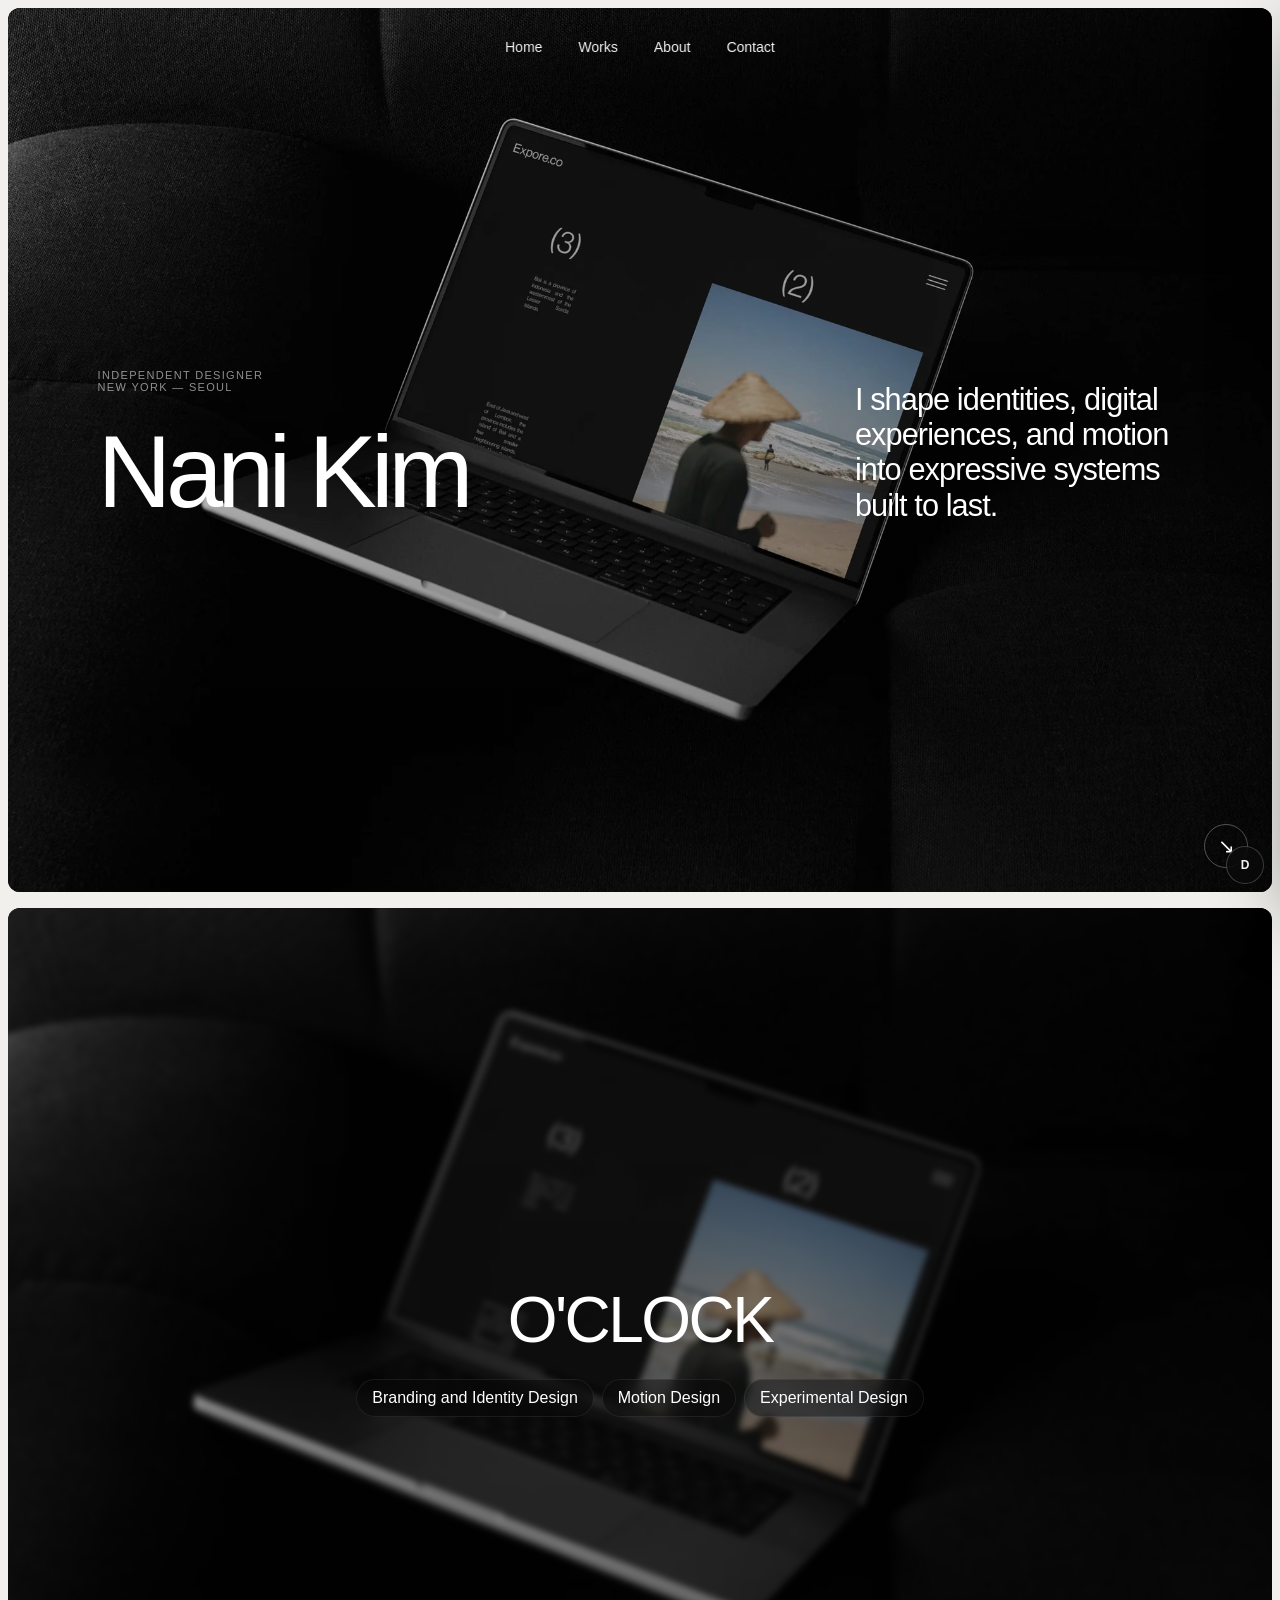
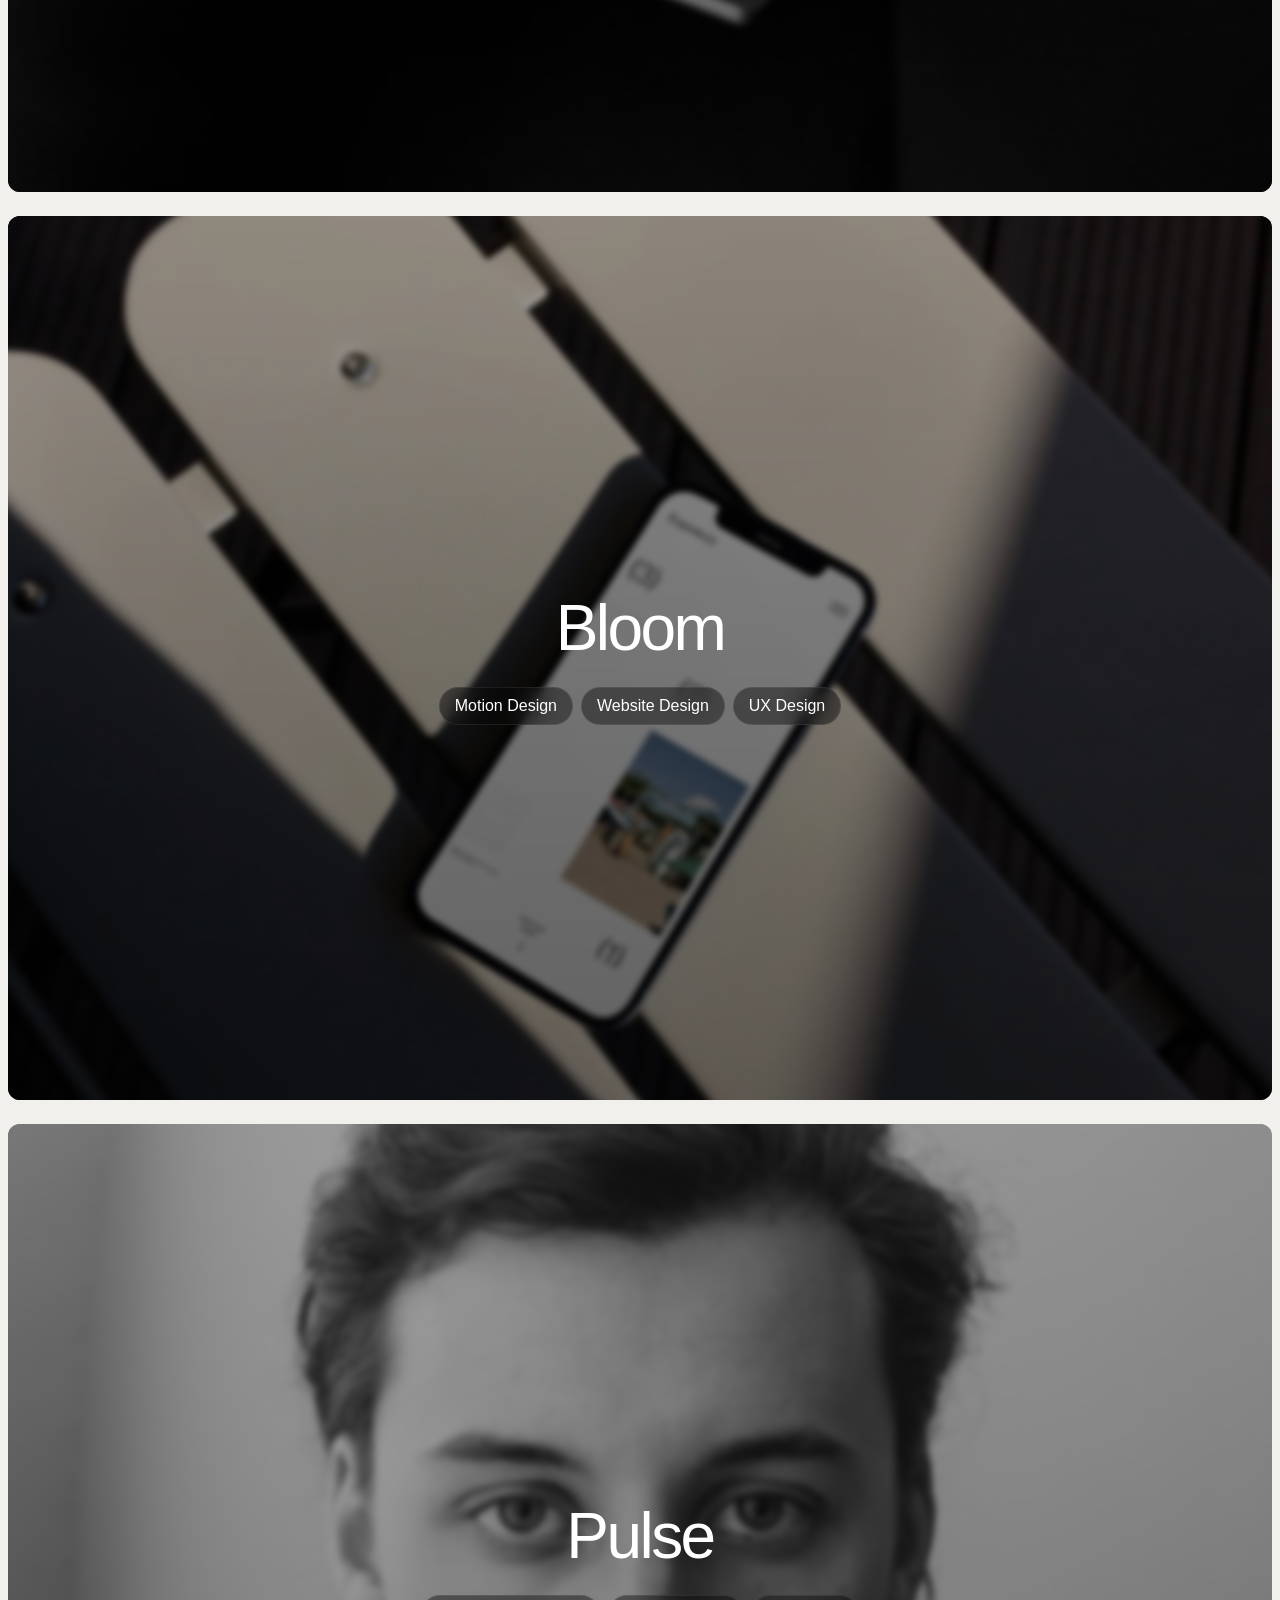
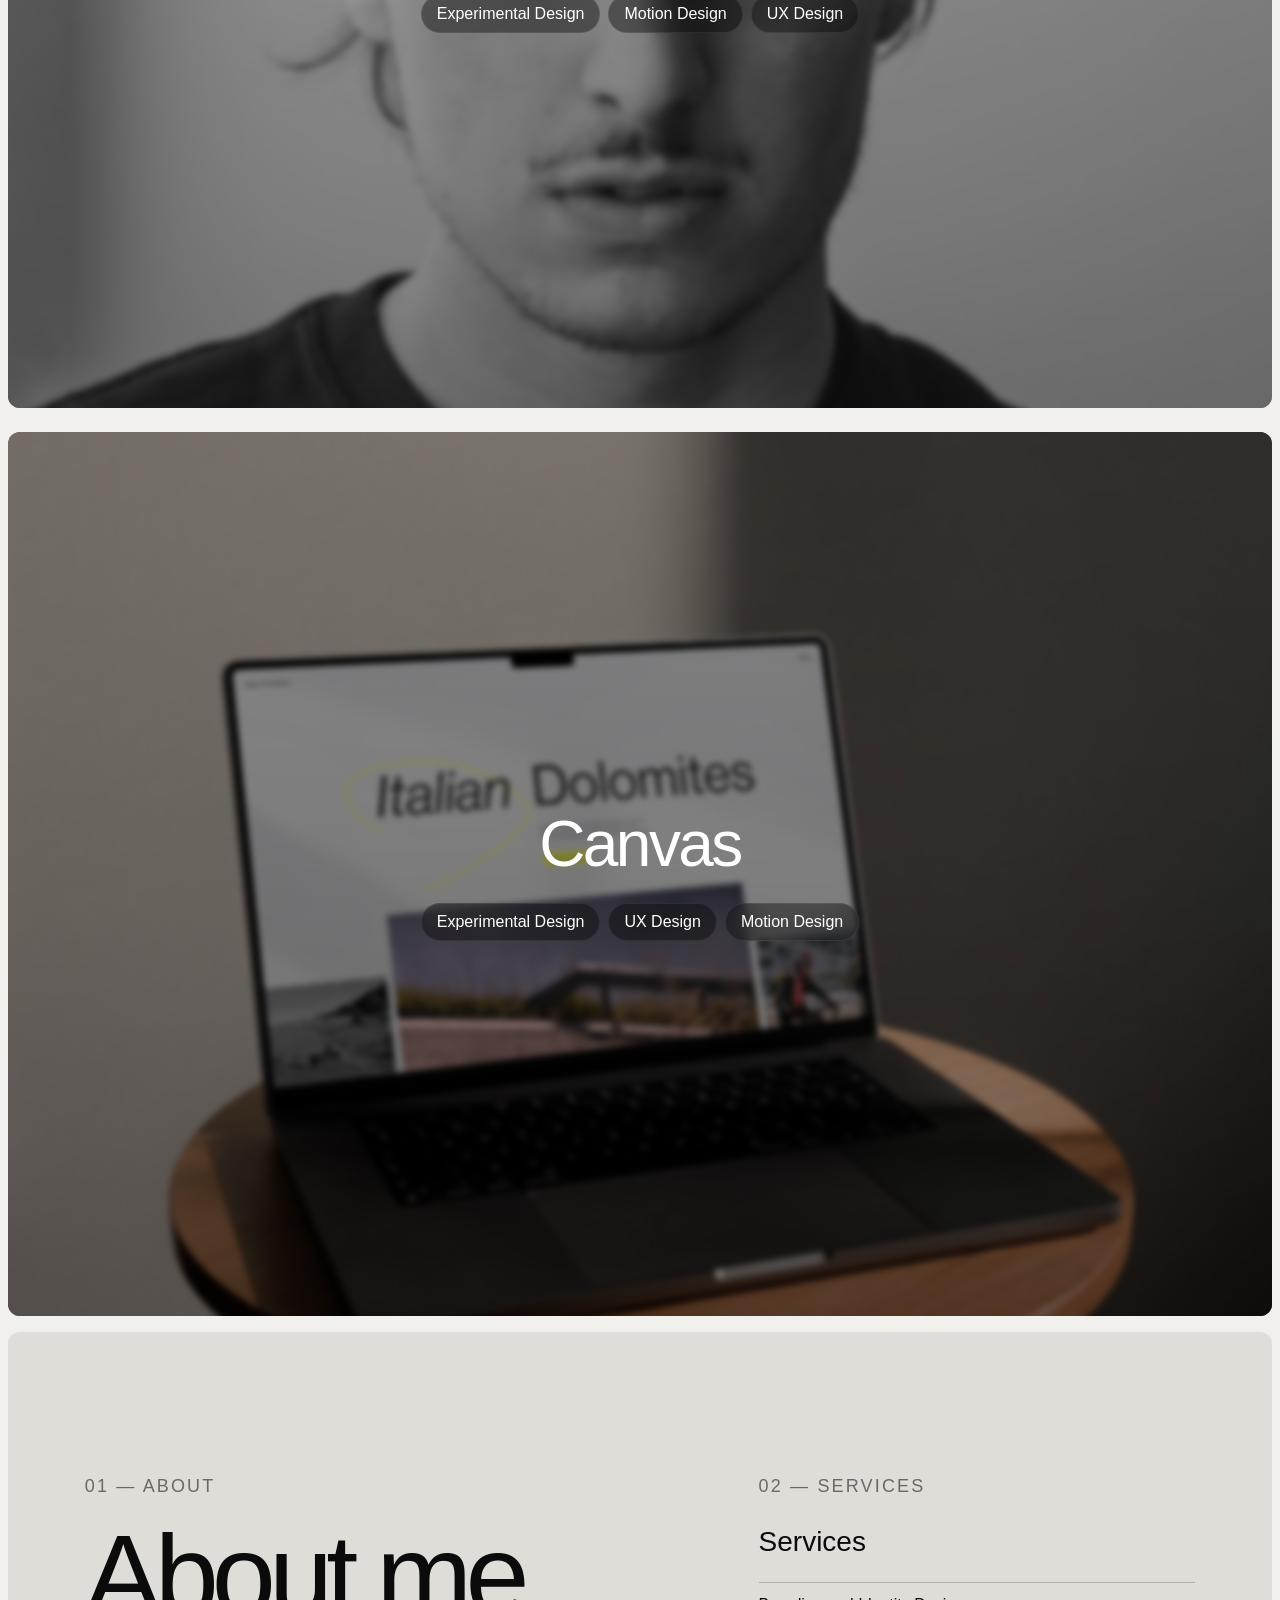
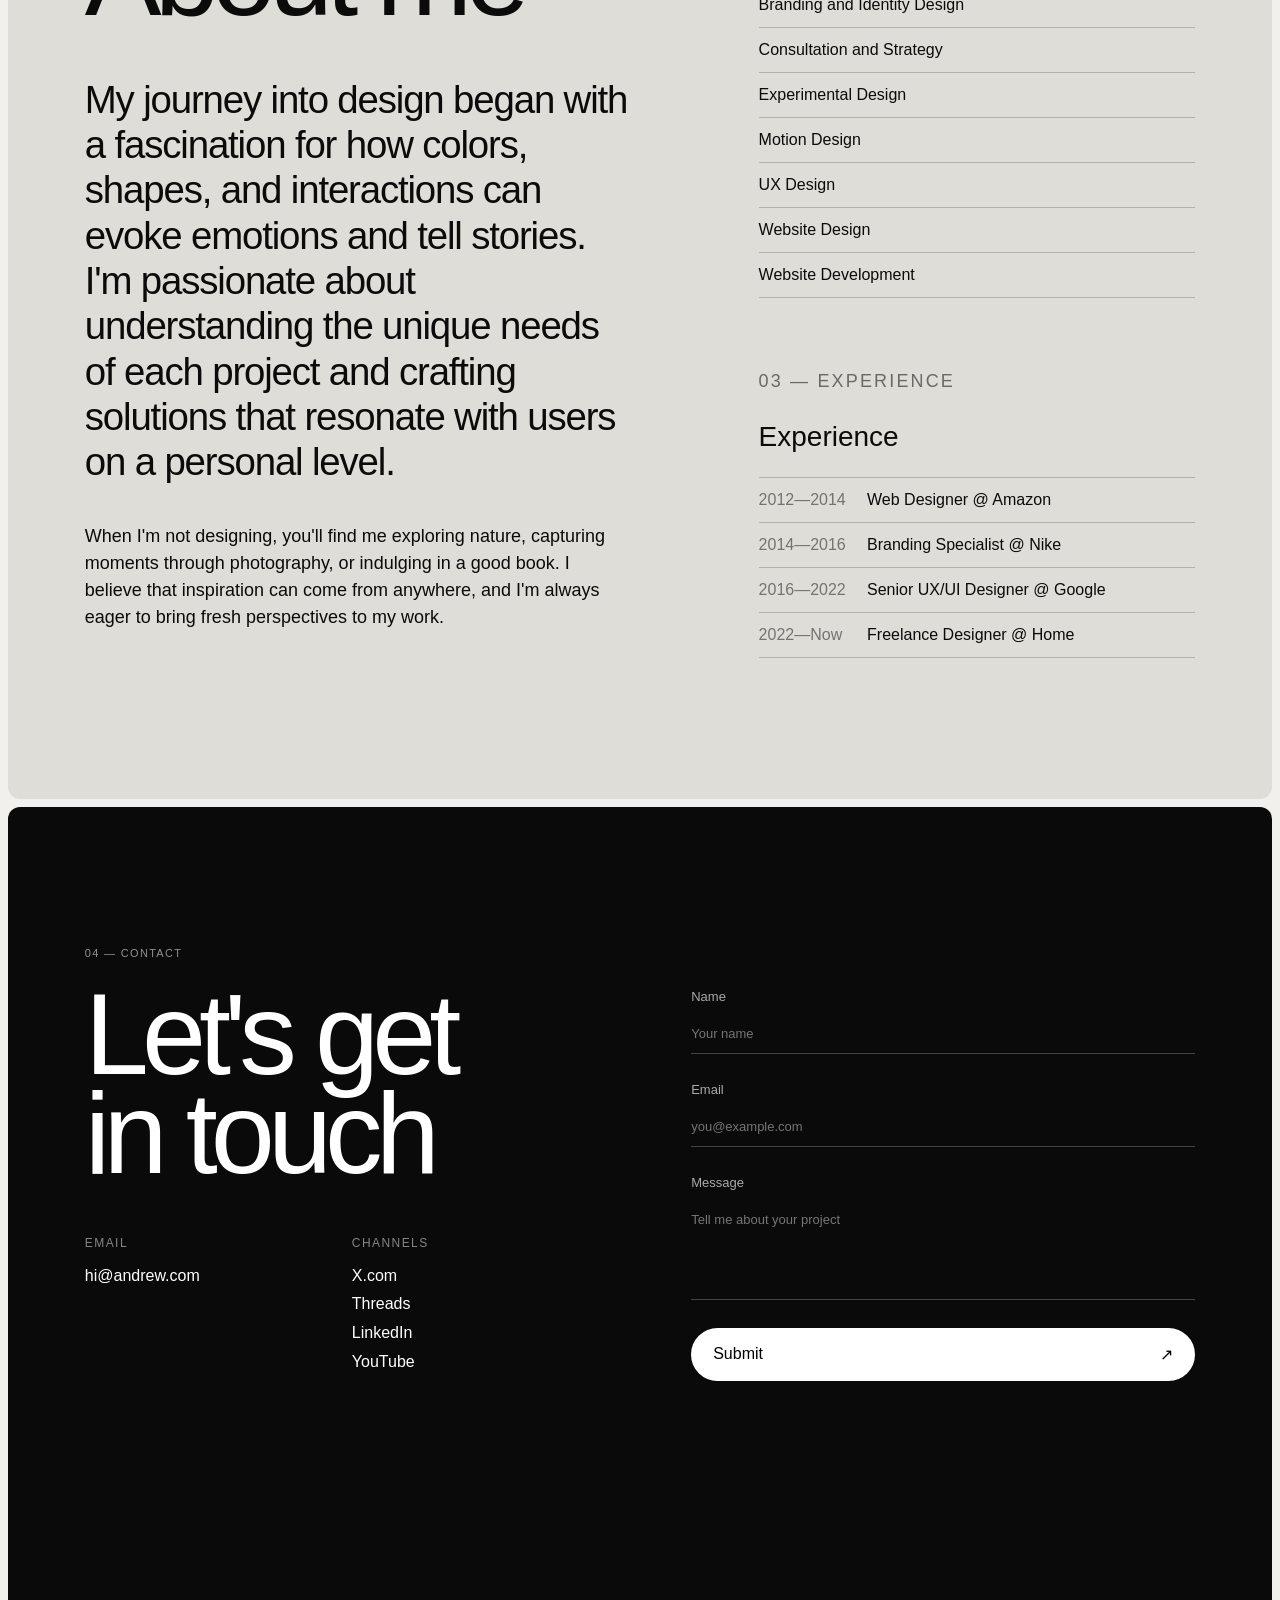
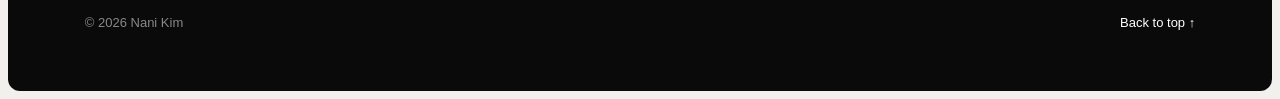
==== index.html @ aa6c20b5 "Add precise gaps and project pages Add close-spacing presets, exact X/Y gap inputs, and four linked " ====
<!doctype html>
<html lang="en">
<head>
  <meta charset="UTF-8" />
  <meta name="viewport" content="width=device-width, initial-scale=1.0" />
  <meta name="description" content="Nani Kim — multidisciplinary designer portfolio." />
  <title>Nani Kim — Designer</title>
  <link rel="stylesheet" href="./styles.css" />
</head>
<body>
  <header class="nav-wrap">
    <nav aria-label="Primary navigation">
      <a href="#home">Home</a><a href="#works">Works</a><a href="#about">About</a><a href="#contact">Contact</a>
    </nav>
  </header>

  <main>
    <section class="hero panel" id="home" data-editable-section data-columns="2">
      <video autoplay muted loop playsinline poster="./assets/project-1.webp">
        <source src="https://framerusercontent.com/assets/IvCN6JT5geDQ6QEzbUaYWeU870.mp4" type="video/mp4" />
      </video>
      <div class="shade"></div>
      <div class="hero-content">
        <div><p class="eyebrow">Independent designer<br />New York — Seoul</p><h1>Nani Kim</h1></div>
        <p class="hero-intro">I shape identities, digital experiences, and motion into expressive systems built to last.</p>
      </div>
      <a class="scroll-cue" href="#works" aria-label="Scroll to work">↘</a>
    </section>

    <section class="works" id="works" aria-label="Selected work" data-project-grid data-columns="1">
      <a class="project panel" data-editable-section href="./oclock.html" style="--image:url('./assets/project-1.webp')">
        <div class="project-copy"><h2>O'CLOCK</h2><div class="tags"><span>Branding and Identity Design</span><span>Motion Design</span><span>Experimental Design</span></div></div>
      </a>
      <a class="project panel" data-editable-section href="./bloom.html" style="--image:url('./assets/project-2.webp')">
        <div class="project-copy"><h2>Bloom</h2><div class="tags"><span>Motion Design</span><span>Website Design</span><span>UX Design</span></div></div>
      </a>
      <a class="project panel" data-editable-section href="./pulse.html" style="--image:url('./assets/project-3.jpg')">
        <div class="project-copy"><h2>Pulse</h2><div class="tags"><span>Experimental Design</span><span>Motion Design</span><span>UX Design</span></div></div>
      </a>
      <a class="project panel" data-editable-section href="./canvas.html" style="--image:url('./assets/project-4.jpg')">
        <div class="project-copy"><h2>Canvas</h2><div class="tags"><span>Experimental Design</span><span>UX Design</span><span>Motion Design</span></div></div>
      </a>
    </section>

    <section class="about panel light" id="about" data-editable-section>
      <div class="about-intro">
        <p class="eyebrow">01 — About</p>
        <h2>About me</h2>
        <p class="lead">My journey into design began with a fascination for how colors, shapes, and interactions can evoke emotions and tell stories. I'm passionate about understanding the unique needs of each project and crafting solutions that resonate with users on a personal level.</p>
        <p>When I'm not designing, you'll find me exploring nature, capturing moments through photography, or indulging in a good book. I believe that inspiration can come from anywhere, and I'm always eager to bring fresh perspectives to my work.</p>
      </div>
      <div class="about-grid">
        <div><p class="eyebrow">02 — Services</p><h3>Services</h3><ul><li>Branding and Identity Design</li><li>Consultation and Strategy</li><li>Experimental Design</li><li>Motion Design</li><li>UX Design</li><li>Website Design</li><li>Website Development</li></ul></div>
        <div><p class="eyebrow">03 — Experience</p><h3>Experience</h3><ul><li><span>2012—2014</span> Web Designer @ Amazon</li><li><span>2014—2016</span> Branding Specialist @ Nike</li><li><span>2016—2022</span> Senior UX/UI Designer @ Google</li><li><span>2022—Now</span> Freelance Designer @ Home</li></ul></div>
      </div>
    </section>

    <section class="contact panel" id="contact" data-editable-section>
      <div class="contact-copy"><p class="eyebrow">04 — Contact</p><h2>Let's get<br />in touch</h2><div class="contact-details"><div><span>Email</span><a href="mailto:hi@andrew.com">hi@andrew.com</a></div><div><span>Channels</span><a href="#">X.com</a><a href="#">Threads</a><a href="#">LinkedIn</a><a href="#">YouTube</a></div></div></div>
      <form id="contact-form"><label>Name<input name="name" placeholder="Your name" required /></label><label>Email<input name="email" type="email" placeholder="you@example.com" required /></label><label>Message<textarea name="message" placeholder="Tell me about your project" rows="5" required></textarea></label><button type="submit">Submit <span>↗</span></button><p class="form-status" aria-live="polite"></p></form>
      <footer>© 2026 Nani Kim <a href="#home">Back to top ↑</a></footer>
    </section>
  </main>

  <button class="debug-trigger" type="button" aria-label="Open design editor">D</button>
  <aside class="debug-menu" aria-label="Design editor" aria-hidden="true">
    <div class="debug-head"><div><small>Portfolio editor</small><strong>Debug menu</strong></div><button type="button" data-debug-close>×</button></div>
    <div class="debug-readout"><span id="debug-viewport">—</span><span id="debug-selection">Global site controls</span></div>
    <div class="debug-group"><p>Add section</p><div class="debug-grid"><button type="button" data-add="text">+ Text</button><button type="button" data-add="image">+ Image</button><button type="button" data-add="video">+ Video</button><button type="button" data-add="split">+ Split</button></div></div>
    <details class="debug-group" open><summary>Layout & size</summary><label>Columns <select id="layout-columns"><option value="1">1 column</option><option value="2">2 columns</option><option value="3">3 columns</option><option value="4">4 columns</option></select></label><label>Width <input id="layout-width" type="range" min="40" max="100" value="100" /><output id="layout-width-value">100%</output></label><label>Min height <input id="layout-height" type="range" min="120" max="1200" value="720" /><output id="layout-height-value">720px</output></label><label>Gap <input id="layout-gap" type="range" min="0" max="120" value="24" /><output id="layout-gap-value">24px</output></label><label>Items <select id="layout-items"><option value="start">Top</option><option value="center">Center</option><option value="end">Bottom</option><option value="stretch">Stretch</option></select></label><label>Content <select id="layout-justify"><option value="start">Start</option><option value="center">Center</option><option value="end">End</option><option value="space-between">Space between</option></select></label></details>
    <details class="debug-group" open><summary>Spacing</summary><div class="preset-row"><button type="button" data-space="compact">Compact</button><button type="button" data-space="comfortable">Comfort</button><button type="button" data-space="airy">Airy</button></div><label>Padding X <input id="padding-x" type="range" min="0" max="200" value="32" /><output id="padding-x-value">32px</output></label><label>Padding Y <input id="padding-y" type="range" min="0" max="200" value="32" /><output id="padding-y-value">32px</output></label><label>Margin X <input id="margin-x" type="range" min="0" max="120" value="8" /><output id="margin-x-value">8px</output></label><label>Margin Y <input id="margin-y" type="range" min="0" max="120" value="8" /><output id="margin-y-value">8px</output></label></details>
    <details class="debug-group"><summary>Type & alignment</summary><label>Text align <select id="layout-align"><option value="left">Left</option><option value="center">Center</option><option value="right">Right</option></select></label><label>Type scale <input id="type-scale" type="range" min="60" max="180" value="100" /><output id="type-scale-value">100%</output></label><label>Line height <input id="line-height" type="range" min="80" max="220" value="120" /><output id="line-height-value">1.2</output></label><label>Letter space <input id="letter-space" type="range" min="-8" max="20" value="0" /><output id="letter-space-value">0px</output></label></details>
    <details class="debug-group"><summary>Appearance</summary><label>Radius <input id="layout-radius" type="range" min="0" max="80" value="12" /><output id="layout-radius-value">12px</output></label><label>Opacity <input id="layout-opacity" type="range" min="10" max="100" value="100" /><output id="layout-opacity-value">100%</output></label><label>Background <input id="layout-bg" type="color" value="#111111" /></label><label>Text <input id="layout-color" type="color" value="#ffffff" /></label><label>Overflow <select id="layout-overflow"><option value="hidden">Hidden</option><option value="visible">Visible</option><option value="auto">Scroll</option></select></label></details>
    <details class="debug-group"><summary>Media</summary><label class="debug-upload">Upload image or video<input id="media-upload" type="file" accept="image/*,video/*" /></label><label>Media fit <select id="media-fit"><option value="cover">Cover</option><option value="contain">Contain</option><option value="fill">Stretch</option></select></label><label>Position <select id="media-position"><option value="center">Center</option><option value="top">Top</option><option value="bottom">Bottom</option><option value="left">Left</option><option value="right">Right</option></select></label></details>
    <details class="debug-group"><summary>Section actions</summary><div class="debug-grid"><button type="button" id="move-up">↑ Move up</button><button type="button" id="move-down">↓ Move down</button><button type="button" id="duplicate-section">Duplicate</button><button type="button" id="reset-section">Reset style</button></div><button type="button" class="danger" id="remove-section">Remove selected section</button></details>
    <div class="debug-group debug-toggles"><label><input id="toggle-grid" type="checkbox" /> Grid overlay</label><label><input id="toggle-outline" type="checkbox" /> Element outlines</label><label><input id="toggle-motion" type="checkbox" /> Reduce motion</label></div>
    <div class="debug-actions"><button type="button" id="reset-draft">Reset</button><button type="button" id="save-draft" class="primary">Save draft</button></div>
    <p class="debug-status" id="debug-status">Press D to close. Saved drafts stay in this browser until published.</p>
  </aside>
  <script src="./script.js"></script>
</body>
</html>
---- styles.css ----
@font-face{font-family:Portfolio;src:url('https://framerusercontent.com/assets/vQyevYAyHtARFwPqUzQGpnDs.woff2') format('woff2');font-display:swap}
:root{--gap:8px;--radius:12px;--ink:#0b0b0b;--paper:#f1f0ec}
*{box-sizing:border-box}html{scroll-behavior:smooth}body{margin:0;background:var(--paper);color:#fff;font-family:Portfolio,Arial,sans-serif;font-size:16px}a{color:inherit;text-decoration:none}.panel{position:relative;min-height:calc(100svh - 16px);margin:8px;border-radius:var(--radius);overflow:hidden}.nav-wrap{position:fixed;z-index:20;top:24px;left:50%;transform:translateX(-50%);mix-blend-mode:difference}.nav-wrap nav{display:flex;gap:12px;padding:7px;border-radius:12px;background:rgba(0,0,0,.18);backdrop-filter:blur(14px)}.nav-wrap a{padding:8px 12px;border-radius:8px;font-size:14px;transition:.25s}.nav-wrap a:hover{background:rgba(255,255,255,.18)}.hero{display:grid;place-items:center;background:#050505}.hero video,.shade{position:absolute;inset:0;width:100%;height:100%;object-fit:cover}.shade{background:linear-gradient(180deg,rgba(0,0,0,.16),rgba(0,0,0,.32))}.hero h1{z-index:1;font-size:clamp(48px,8vw,118px);font-weight:400;letter-spacing:-.055em;margin:0}.scroll-cue{position:absolute;right:24px;bottom:24px;z-index:2;border:1px solid rgba(255,255,255,.3);width:44px;height:44px;border-radius:50%;display:grid;place-items:center;font-size:20px;transition:.25s}.scroll-cue:hover{background:#fff;color:#000}.works{display:grid;gap:8px}.project{display:flex;align-items:center;justify-content:center;background-image:linear-gradient(rgba(0,0,0,.32),rgba(0,0,0,.5)),var(--image);background-size:cover;background-position:center;isolation:isolate;transition:filter .5s}.project::before{content:"";position:absolute;inset:-12px;background:inherit;background-size:cover;background-position:center;filter:blur(3px);z-index:-1;transition:filter .5s,transform .7s}.project:hover::before{filter:blur(0);transform:scale(1.02)}.project-copy{text-align:center;padding:32px}.project h2{margin:0 0 22px;font-size:clamp(38px,5vw,72px);font-weight:400;letter-spacing:-.04em}.tags{display:flex;justify-content:center;flex-wrap:wrap;gap:8px}.tags span{background:rgba(8,8,8,.42);border:1px solid rgba(255,255,255,.08);backdrop-filter:blur(12px);padding:9px 15px;border-radius:999px}.light{background:#deddd7;color:var(--ink);padding:clamp(80px,11vw,160px) clamp(24px,6vw,92px)}.eyebrow{text-transform:uppercase;letter-spacing:.12em;font-size:11px;opacity:.55;margin:0 0 26px}.about{display:grid;grid-template-columns:1.25fr 1fr;gap:clamp(60px,10vw,170px);align-items:start}.about h2,.contact h2{font-weight:400;letter-spacing:-.06em;font-size:clamp(58px,9vw,138px);line-height:.86;margin:0 0 52px}.about p{font-size:18px;line-height:1.5;max-width:720px}.about .lead{font-size:clamp(24px,3vw,42px);line-height:1.18;letter-spacing:-.03em}.about-grid{display:grid;gap:70px}.about h3{font-size:28px;font-weight:400;margin:0 0 24px}.about ul{list-style:none;padding:0;margin:0;border-top:1px solid rgba(0,0,0,.2)}.about li{padding:13px 0;border-bottom:1px solid rgba(0,0,0,.2)}.about li span{display:inline-block;min-width:104px;opacity:.5}.contact{background:#0a0a0a;display:grid;grid-template-columns:1fr 1fr;gap:8vw;padding:clamp(90px,11vw,160px) clamp(24px,6vw,92px) 34px;align-items:start}.contact-details{display:grid;grid-template-columns:1fr 1fr;gap:30px}.contact-details div,.contact-details a{display:block}.contact-details span{font-size:12px;text-transform:uppercase;letter-spacing:.12em;opacity:.5;display:block;margin-bottom:12px}.contact-details a{line-height:1.8}.contact form{padding-top:42px}.contact label{display:block;color:#aaa;font-size:13px;margin-bottom:28px}.contact input,.contact textarea{display:block;width:100%;margin-top:10px;border:0;border-bottom:1px solid #444;background:transparent;color:#fff;padding:12px 0;font:inherit;outline:none;resize:none}.contact input:focus,.contact textarea:focus{border-color:#fff}.contact button{width:100%;border:0;border-radius:999px;padding:17px 22px;background:#fff;color:#000;font:inherit;display:flex;justify-content:space-between;cursor:pointer;transition:.2s}.contact button:hover{transform:translateY(-2px)}.form-status{color:#aaa;font-size:14px}.contact footer{grid-column:1/-1;display:flex;justify-content:space-between;margin-top:90px;font-size:13px;color:#888}.contact footer a{color:#fff}
@media(max-width:800px){.panel{min-height:calc(100svh - 12px);margin:6px}.nav-wrap{top:17px}.nav-wrap nav{gap:0}.nav-wrap a{padding:7px 9px}.about,.contact{grid-template-columns:1fr}.about{gap:80px}.contact{gap:50px}.about h2,.contact h2{margin-bottom:40px}.contact-details{max-width:440px}.contact form{padding-top:0}.tags span{font-size:13px}.contact footer{margin-top:50px}}
@media(prefers-reduced-motion:reduce){html{scroll-behavior:auto}.project::before,.scroll-cue,.contact button{transition:none}}

/* Project-grid column layouts controlled globally by the editor. */
.works[data-columns="2"],.works[data-columns="3"],.works[data-columns="4"]{display:grid}.works[data-columns="2"] .project{min-height:72svh}.works[data-columns="3"] .project,.works[data-columns="4"] .project{min-height:56svh}.works[data-columns="2"] .project h2,.works[data-columns="3"] .project h2,.works[data-columns="4"] .project h2{font-size:clamp(30px,4vw,60px)}@media(max-width:760px){.works[data-columns]{grid-template-columns:1fr!important}.works[data-columns] .project{min-height:78svh}}

/* Advanced editor controls and two-column landing. */
.hero-content{position:relative;z-index:1;width:100%;display:grid;grid-template-columns:minmax(0,1.1fr) minmax(260px,.55fr);gap:clamp(32px,8vw,130px);align-items:end;padding:clamp(36px,7vw,100px)}.hero .eyebrow{margin-bottom:20px}.hero-intro{font-size:clamp(20px,2.4vw,34px);line-height:1.15;letter-spacing:-.03em;margin:0 0 8px}@media(max-width:800px){.hero-content{grid-template-columns:1fr;align-content:end}.hero-intro{max-width:540px}}

/* Advanced menu groups. */
.debug-group summary{list-style:none;padding:14px 0;color:#aaa;text-transform:uppercase;letter-spacing:.11em;font-size:10px;cursor:pointer;display:flex;justify-content:space-between}.debug-group summary::-webkit-details-marker{display:none}.debug-group summary::after{content:'+';font-size:14px}.debug-group[open] summary::after{content:'−'}.preset-row{display:grid;grid-template-columns:repeat(3,1fr);gap:7px;margin-bottom:12px}.debug-group output{text-align:right;color:#777;font-size:10px}.debug-menu .danger{width:100%;margin-top:8px;color:#ff8d8d}.custom-section[data-columns="4"]{grid-template-columns:repeat(4,minmax(0,1fr))}

/* In-page design editor — toggle with the D key. */
.gap-fine-controls{display:grid;grid-template-columns:48px repeat(6,1fr);gap:5px;align-items:center;margin:10px 0 14px}.gap-fine-controls span{color:#777;font-size:10px}.gap-fine-controls button{padding:6px 3px}.gap-fine-controls span:nth-of-type(2){grid-column:1/2}.gap-fine-controls input{min-width:0;width:100%;background:#202020;border:1px solid #383838;color:#fff;padding:7px;border-radius:7px}.gap-fine-controls #gap-x-number{grid-column:2/5}.gap-fine-controls #gap-y-number{grid-column:5/8}
.debug-trigger{position:fixed;z-index:80;right:16px;bottom:16px;width:38px;height:38px;border:1px solid rgba(255,255,255,.22);border-radius:50%;background:rgba(12,12,12,.72);color:#fff;backdrop-filter:blur(12px);font:600 12px/1 Portfolio,Arial;cursor:pointer}.debug-menu{position:fixed;z-index:90;top:12px;right:12px;bottom:12px;width:min(360px,calc(100vw - 24px));overflow:auto;border:1px solid #323232;border-radius:16px;background:rgba(15,15,15,.96);color:#f6f6f6;box-shadow:0 24px 80px rgba(0,0,0,.45);backdrop-filter:blur(24px);padding:18px;transform:translateX(calc(100% + 24px));transition:transform .25s ease;font:13px/1.35 Portfolio,Arial}.debug-open .debug-menu{transform:none}.debug-open .debug-trigger{opacity:0;pointer-events:none}.debug-head,.debug-readout,.debug-actions{display:flex;align-items:center;justify-content:space-between;gap:12px}.debug-head small{display:block;color:#888;text-transform:uppercase;letter-spacing:.12em;font-size:9px}.debug-head strong{font-size:20px;font-weight:500}.debug-head button{border:0;background:transparent;color:#fff;font-size:26px;cursor:pointer}.debug-readout{margin:16px 0;padding:10px 12px;border:1px solid #303030;border-radius:9px;color:#8e8e8e;font-size:11px}.debug-group{padding:15px 0;border-top:1px solid #292929}.debug-group>p{margin:0 0 12px;color:#8f8f8f;text-transform:uppercase;letter-spacing:.11em;font-size:10px}.debug-grid{display:grid;grid-template-columns:1fr 1fr;gap:7px}.debug-menu button,.debug-upload{border:1px solid #353535;border-radius:8px;background:#202020;color:#eee;padding:9px 11px;font:inherit;text-align:center;cursor:pointer}.debug-menu button:hover,.debug-upload:hover{background:#292929}.debug-group>label:not(.debug-upload){display:grid;grid-template-columns:78px 1fr;align-items:center;gap:10px;margin:9px 0;color:#aaa}.debug-menu select{width:100%;background:#202020;border:1px solid #383838;color:#fff;padding:7px;border-radius:7px}.debug-menu input[type="range"]{width:100%;accent-color:#fff}.debug-menu input[type="color"]{width:100%;height:30px;padding:2px;border:1px solid #383838;border-radius:7px;background:#202020}.debug-upload{display:block}.debug-upload input{display:none}.debug-toggles label{grid-template-columns:20px 1fr!important}.debug-actions{position:sticky;bottom:-18px;background:linear-gradient(transparent,#0f0f0f 22%);padding:28px 0 2px}.debug-actions button{flex:1}.debug-actions .primary{background:#fff;color:#050505}.debug-status{margin:12px 0 0;color:#777;font-size:11px}.debug-editing [data-editable-section]{cursor:pointer}.debug-editing [data-editable-section]:hover{outline:1px dashed rgba(70,170,255,.9);outline-offset:-4px}.debug-editing [data-editable-section].debug-selected{outline:2px solid #47a8ff!important;outline-offset:-3px}.debug-grid-overlay::before{content:"";position:fixed;z-index:70;inset:0;pointer-events:none;background:repeating-linear-gradient(90deg,rgba(255,0,120,.12) 0,rgba(255,0,120,.12) 1px,transparent 1px,transparent calc(100% / 12))}.debug-outlines *:not(.debug-menu):not(.debug-menu *){outline:1px solid rgba(0,220,255,.18)}.debug-reduce-motion *{animation:none!important;transition:none!important}.custom-section{display:grid;align-content:center;gap:24px;background:#151515;color:#fff;padding:clamp(36px,7vw,100px)}.custom-section h2{font-size:clamp(44px,8vw,112px);font-weight:400;letter-spacing:-.05em;margin:0}.custom-section p{max-width:760px;font-size:clamp(18px,2vw,28px);line-height:1.4}.custom-section img,.custom-section video{width:100%;height:100%;max-height:80vh;object-fit:cover;border-radius:8px}.custom-section[data-columns="2"]{grid-template-columns:repeat(2,minmax(0,1fr))}.custom-section[data-columns="3"]{grid-template-columns:repeat(3,minmax(0,1fr))}@media(max-width:700px){.custom-section[data-columns]{grid-template-columns:1fr}.debug-trigger{right:12px;bottom:12px}}
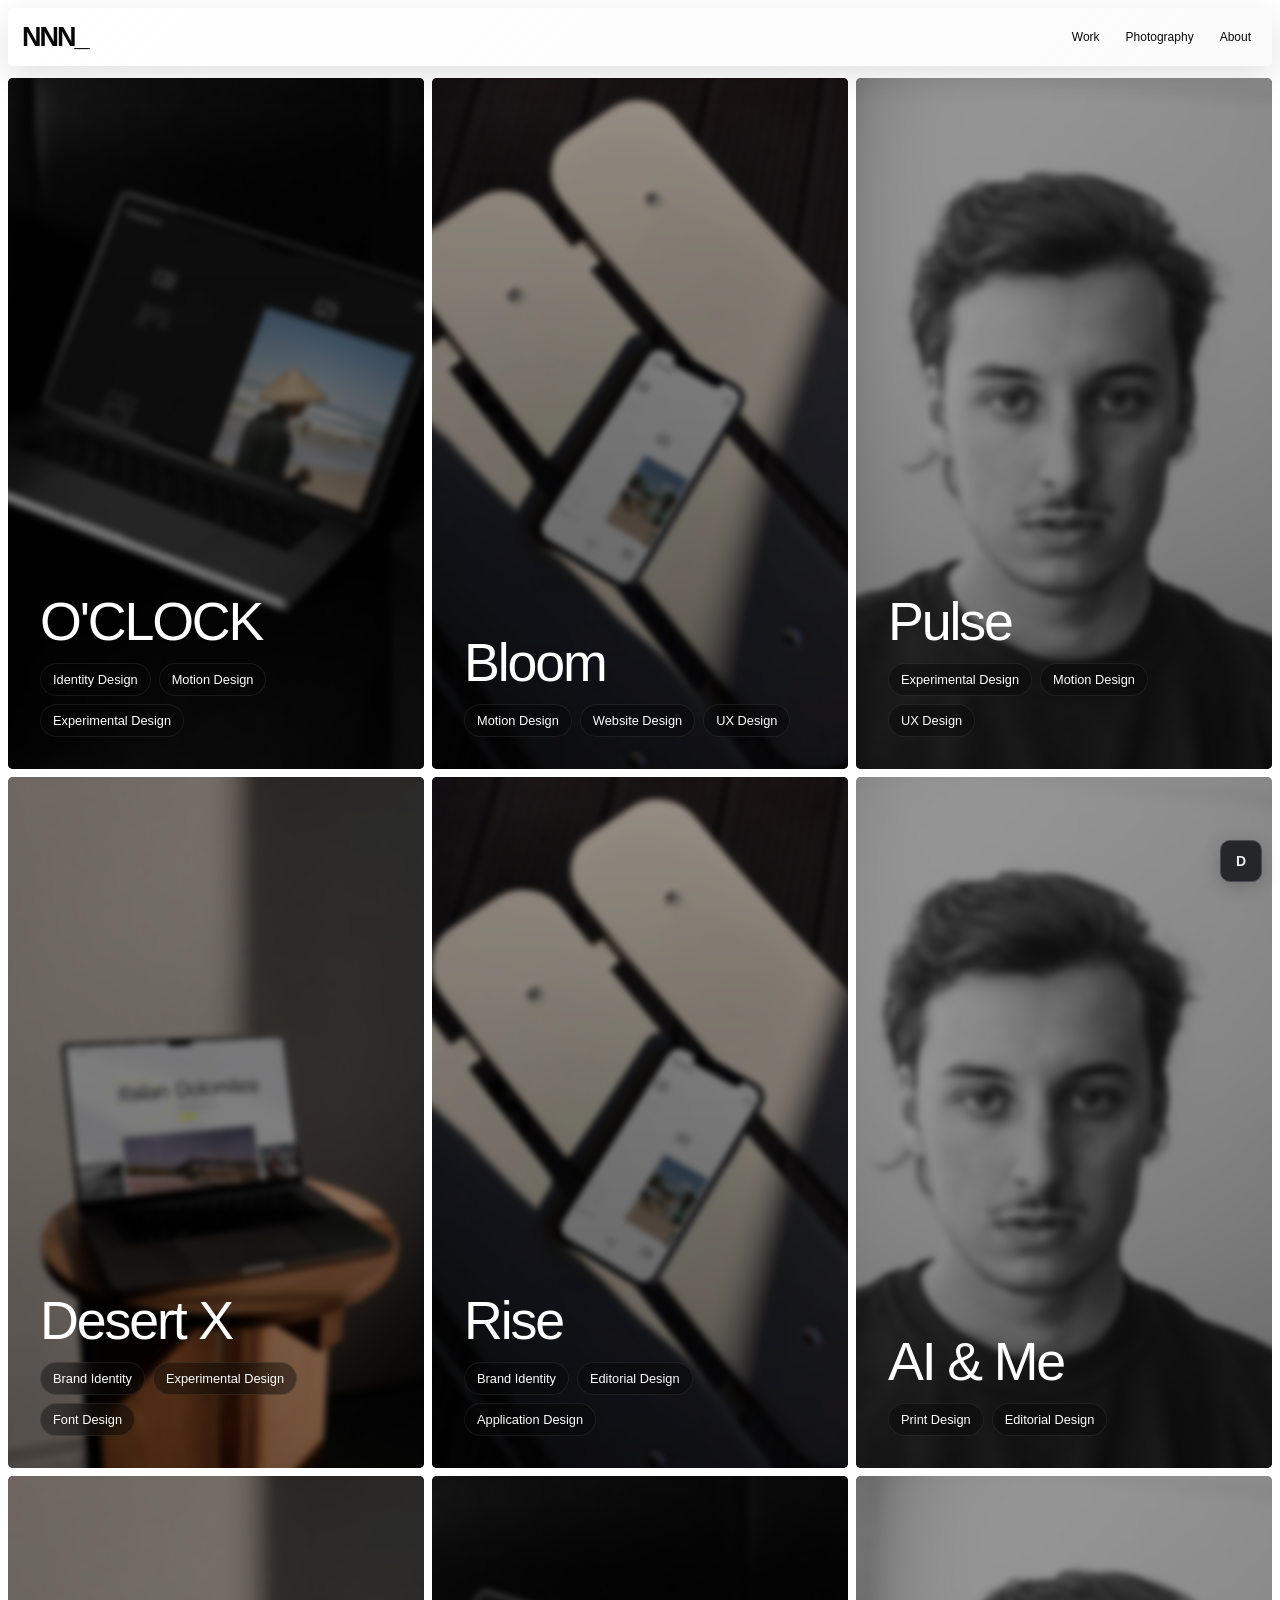
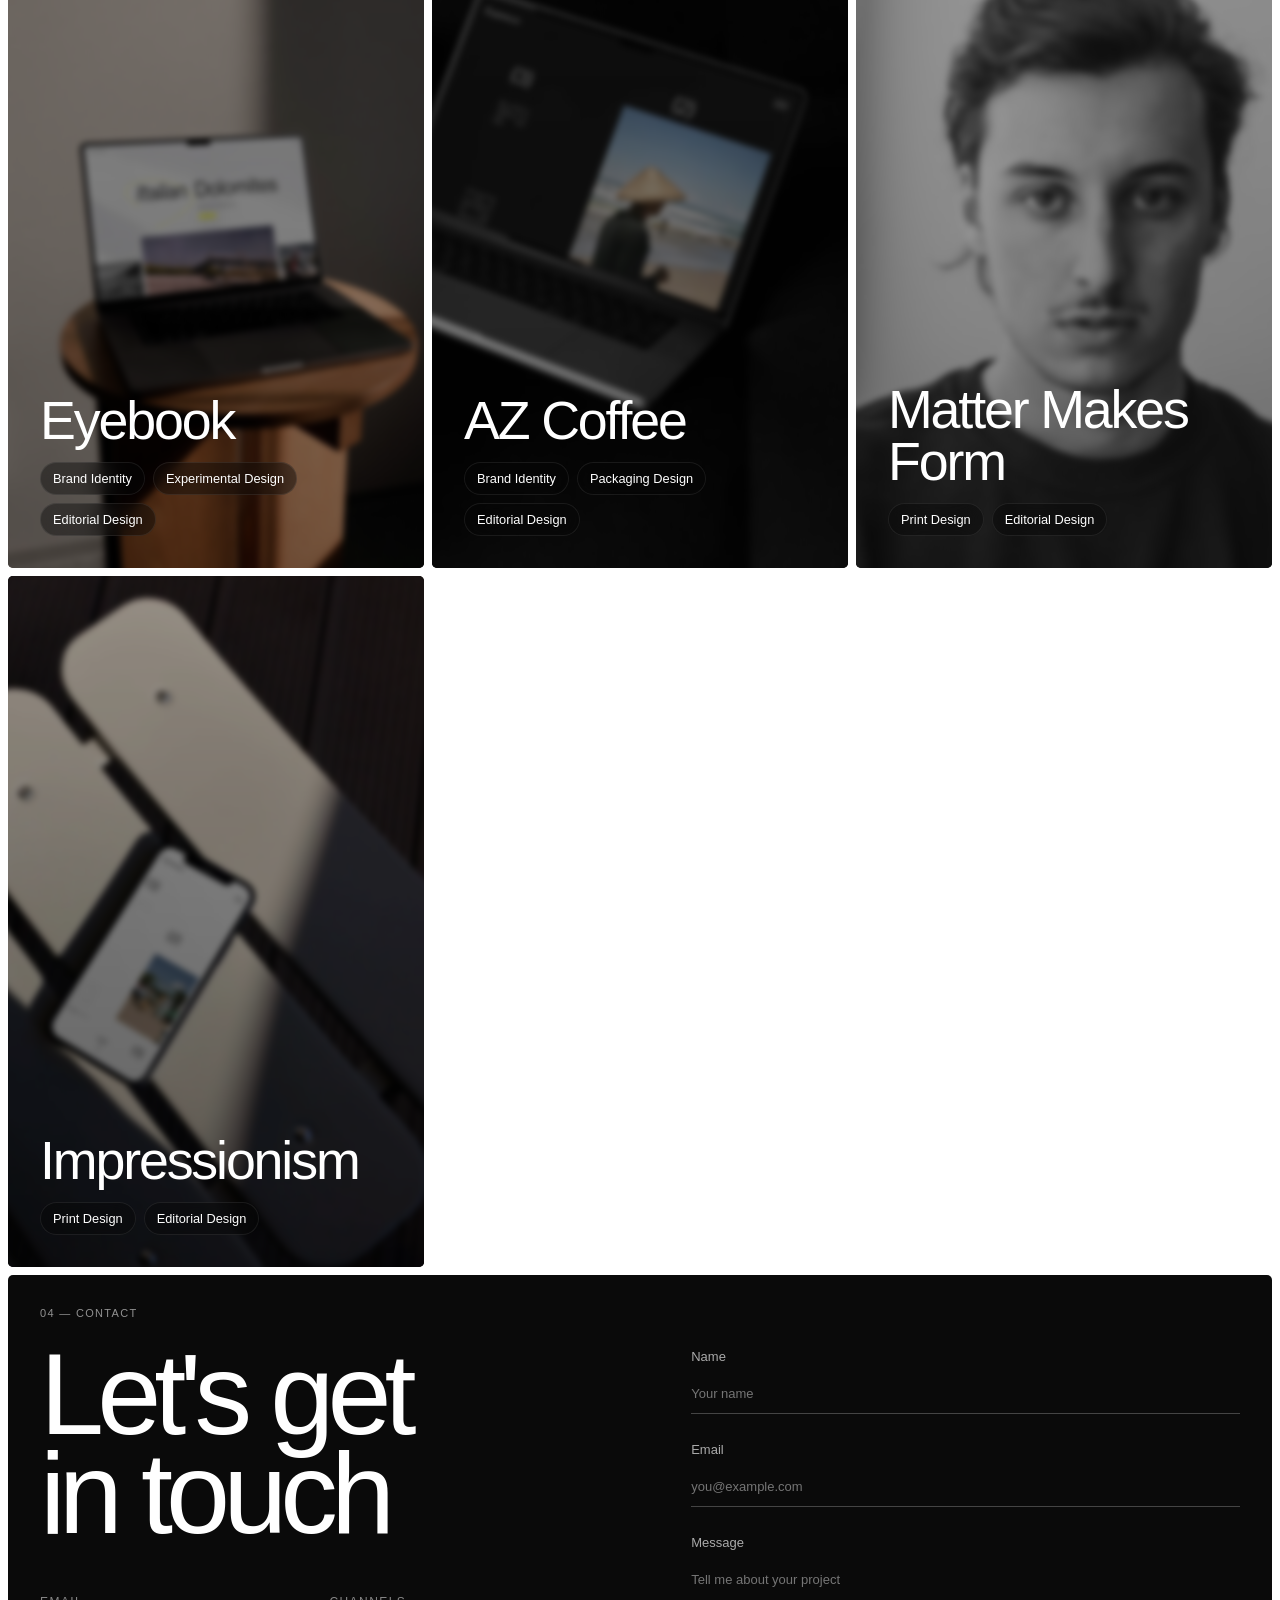
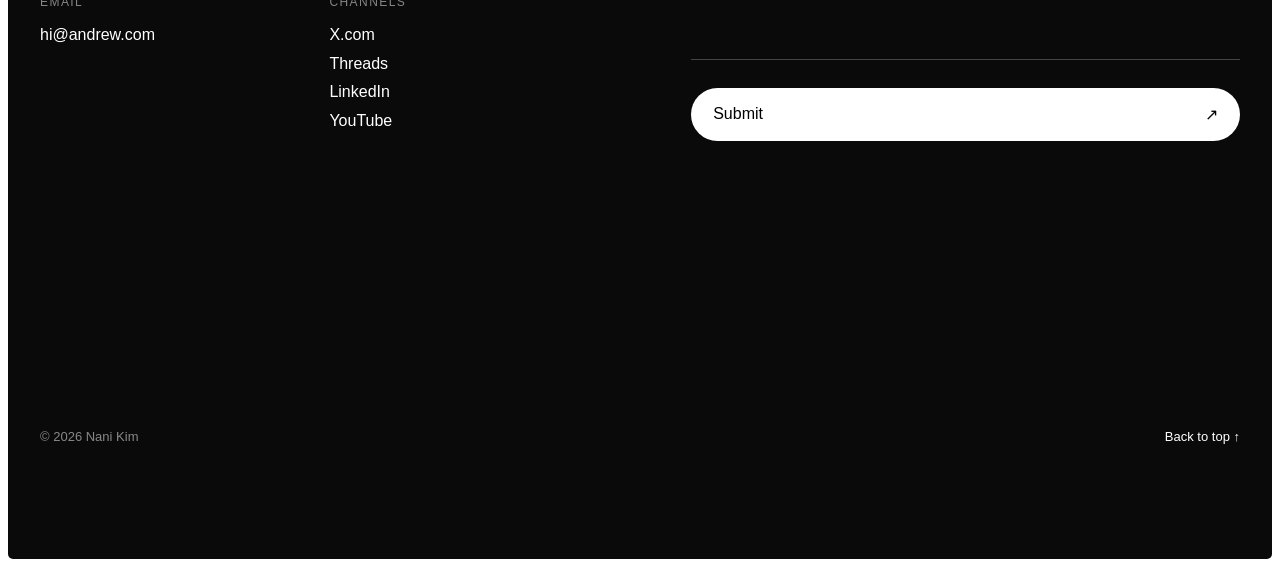
==== commit 65e53a23: "Publish shared portfolio editor and fix layout controls Deploy the seven portfolio pages with the sh" ====
--- a/index.html
+++ b/index.html
@@ -6,77 +6,60 @@
   <meta name="description" content="Nani Kim — multidisciplinary designer portfolio." />
   <title>Nani Kim — Designer</title>
   <link rel="stylesheet" href="./styles.css" />
-</head>
+  <link rel="stylesheet" href="./editor.css" />
+  <link rel="stylesheet" href="./project-grid.css" />
+  <link rel="stylesheet" href="./background.css" />
+  <link rel="stylesheet" href="./spacing.css" />
+  <link rel="stylesheet" href="./card-alignment.css" />
+<link rel="stylesheet" href="./editor-workspace.css"></head>
 <body>
   <header class="nav-wrap">
-    <nav aria-label="Primary navigation">
-      <a href="#home">Home</a><a href="#works">Works</a><a href="#about">About</a><a href="#contact">Contact</a>
-    </nav>
+    <a class="nav-brand" href="#works" aria-label="Nani Kim — selected work"><span class="nav-brand-text">NNN_</span></a>
+    <nav aria-label="Primary navigation"><a href="#works">Work</a><a href="#photography">Photography</a><a href="./about.html">About</a></nav>
   </header>
 
   <main>
-    <section class="hero panel" id="home" data-editable-section data-columns="2">
-      <video autoplay muted loop playsinline poster="./assets/project-1.webp">
-        <source src="https://framerusercontent.com/assets/IvCN6JT5geDQ6QEzbUaYWeU870.mp4" type="video/mp4" />
-      </video>
-      <div class="shade"></div>
-      <div class="hero-content">
-        <div><p class="eyebrow">Independent designer<br />New York — Seoul</p><h1>Nani Kim</h1></div>
-        <p class="hero-intro">I shape identities, digital experiences, and motion into expressive systems built to last.</p>
-      </div>
-      <a class="scroll-cue" href="#works" aria-label="Scroll to work">↘</a>
-    </section>
-
-    <section class="works" id="works" aria-label="Selected work" data-project-grid data-columns="1">
+    <section class="works" id="works" aria-label="Selected work" data-project-grid data-columns="3">
       <a class="project panel" data-editable-section href="./oclock.html" style="--image:url('./assets/project-1.webp')">
-        <div class="project-copy"><h2>O'CLOCK</h2><div class="tags"><span>Branding and Identity Design</span><span>Motion Design</span><span>Experimental Design</span></div></div>
+        <div class="project-copy"><h2 data-editable-text>O'CLOCK</h2><div class="tags"><span data-editable-text>Identity Design</span><span data-editable-text>Motion Design</span><span data-editable-text>Experimental Design</span></div></div>
       </a>
       <a class="project panel" data-editable-section href="./bloom.html" style="--image:url('./assets/project-2.webp')">
-        <div class="project-copy"><h2>Bloom</h2><div class="tags"><span>Motion Design</span><span>Website Design</span><span>UX Design</span></div></div>
+        <div class="project-copy"><h2 data-editable-text>Bloom</h2><div class="tags"><span data-editable-text>Motion Design</span><span data-editable-text>Website Design</span><span data-editable-text>UX Design</span></div></div>
       </a>
       <a class="project panel" data-editable-section href="./pulse.html" style="--image:url('./assets/project-3.jpg')">
-        <div class="project-copy"><h2>Pulse</h2><div class="tags"><span>Experimental Design</span><span>Motion Design</span><span>UX Design</span></div></div>
+        <div class="project-copy"><h2 data-editable-text>Pulse</h2><div class="tags"><span data-editable-text>Experimental Design</span><span data-editable-text>Motion Design</span><span data-editable-text>UX Design</span></div></div>
       </a>
       <a class="project panel" data-editable-section href="./canvas.html" style="--image:url('./assets/project-4.jpg')">
-        <div class="project-copy"><h2>Canvas</h2><div class="tags"><span>Experimental Design</span><span>UX Design</span><span>Motion Design</span></div></div>
+        <div class="project-copy"><h2 data-editable-text>Desert X</h2><div class="tags"><span data-editable-text>Brand Identity</span><span data-editable-text>Experimental Design</span><span data-editable-text>Font Design</span></div></div>
+      </a>
+      <a class="project panel" data-editable-section href="#contact" style="--image:url('./assets/project-2.webp');--image-position:35% center">
+        <div class="project-copy"><h2 data-editable-text>Rise</h2><div class="tags"><span data-editable-text>Brand Identity</span><span data-editable-text>Editorial Design</span><span data-editable-text>Application Design</span></div></div>
+      </a>
+      <a class="project panel" id="photography" data-editable-section href="#contact" style="--image:url('./assets/project-3.jpg');--image-position:70% center">
+        <div class="project-copy"><h2 data-editable-text>AI &amp; Me</h2><div class="tags"><span data-editable-text>Print Design</span><span data-editable-text>Editorial Design</span></div></div>
+      </a>
+      <a class="project panel" data-editable-section href="#contact" style="--image:url('./assets/project-4.jpg');--image-position:left center">
+        <div class="project-copy"><h2 data-editable-text>Eyebook</h2><div class="tags"><span data-editable-text>Brand Identity</span><span data-editable-text>Experimental Design</span><span data-editable-text>Editorial Design</span></div></div>
+      </a>
+      <a class="project panel" data-editable-section href="#contact" style="--image:url('./assets/project-1.webp');--image-position:65% center">
+        <div class="project-copy"><h2 data-editable-text>AZ Coffee</h2><div class="tags"><span data-editable-text>Brand Identity</span><span data-editable-text>Packaging Design</span><span data-editable-text>Editorial Design</span></div></div>
+      </a>
+      <a class="project panel" data-editable-section href="#contact" style="--image:url('./assets/project-3.jpg');--image-position:25% center">
+        <div class="project-copy"><h2 data-editable-text>Matter Makes Form</h2><div class="tags"><span data-editable-text>Print Design</span><span data-editable-text>Editorial Design</span></div></div>
+      </a>
+      <a class="project panel" data-editable-section href="#contact" style="--image:url('./assets/project-2.webp');--image-position:right center">
+        <div class="project-copy"><h2 data-editable-text>Impressionism</h2><div class="tags"><span data-editable-text>Print Design</span><span data-editable-text>Editorial Design</span></div></div>
       </a>
     </section>
 
-    <section class="about panel light" id="about" data-editable-section>
-      <div class="about-intro">
-        <p class="eyebrow">01 — About</p>
-        <h2>About me</h2>
-        <p class="lead">My journey into design began with a fascination for how colors, shapes, and interactions can evoke emotions and tell stories. I'm passionate about understanding the unique needs of each project and crafting solutions that resonate with users on a personal level.</p>
-        <p>When I'm not designing, you'll find me exploring nature, capturing moments through photography, or indulging in a good book. I believe that inspiration can come from anywhere, and I'm always eager to bring fresh perspectives to my work.</p>
-      </div>
-      <div class="about-grid">
-        <div><p class="eyebrow">02 — Services</p><h3>Services</h3><ul><li>Branding and Identity Design</li><li>Consultation and Strategy</li><li>Experimental Design</li><li>Motion Design</li><li>UX Design</li><li>Website Design</li><li>Website Development</li></ul></div>
-        <div><p class="eyebrow">03 — Experience</p><h3>Experience</h3><ul><li><span>2012—2014</span> Web Designer @ Amazon</li><li><span>2014—2016</span> Branding Specialist @ Nike</li><li><span>2016—2022</span> Senior UX/UI Designer @ Google</li><li><span>2022—Now</span> Freelance Designer @ Home</li></ul></div>
-      </div>
-    </section>
 
     <section class="contact panel" id="contact" data-editable-section>
       <div class="contact-copy"><p class="eyebrow">04 — Contact</p><h2>Let's get<br />in touch</h2><div class="contact-details"><div><span>Email</span><a href="mailto:hi@andrew.com">hi@andrew.com</a></div><div><span>Channels</span><a href="#">X.com</a><a href="#">Threads</a><a href="#">LinkedIn</a><a href="#">YouTube</a></div></div></div>
       <form id="contact-form"><label>Name<input name="name" placeholder="Your name" required /></label><label>Email<input name="email" type="email" placeholder="you@example.com" required /></label><label>Message<textarea name="message" placeholder="Tell me about your project" rows="5" required></textarea></label><button type="submit">Submit <span>↗</span></button><p class="form-status" aria-live="polite"></p></form>
-      <footer>© 2026 Nani Kim <a href="#home">Back to top ↑</a></footer>
+      <footer>© 2026 Nani Kim <a href="#works">Back to top ↑</a></footer>
     </section>
   </main>
 
-  <button class="debug-trigger" type="button" aria-label="Open design editor">D</button>
-  <aside class="debug-menu" aria-label="Design editor" aria-hidden="true">
-    <div class="debug-head"><div><small>Portfolio editor</small><strong>Debug menu</strong></div><button type="button" data-debug-close>×</button></div>
-    <div class="debug-readout"><span id="debug-viewport">—</span><span id="debug-selection">Global site controls</span></div>
-    <div class="debug-group"><p>Add section</p><div class="debug-grid"><button type="button" data-add="text">+ Text</button><button type="button" data-add="image">+ Image</button><button type="button" data-add="video">+ Video</button><button type="button" data-add="split">+ Split</button></div></div>
-    <details class="debug-group" open><summary>Layout & size</summary><label>Columns <select id="layout-columns"><option value="1">1 column</option><option value="2">2 columns</option><option value="3">3 columns</option><option value="4">4 columns</option></select></label><label>Width <input id="layout-width" type="range" min="40" max="100" value="100" /><output id="layout-width-value">100%</output></label><label>Min height <input id="layout-height" type="range" min="120" max="1200" value="720" /><output id="layout-height-value">720px</output></label><label>Gap <input id="layout-gap" type="range" min="0" max="120" value="24" /><output id="layout-gap-value">24px</output></label><label>Items <select id="layout-items"><option value="start">Top</option><option value="center">Center</option><option value="end">Bottom</option><option value="stretch">Stretch</option></select></label><label>Content <select id="layout-justify"><option value="start">Start</option><option value="center">Center</option><option value="end">End</option><option value="space-between">Space between</option></select></label></details>
-    <details class="debug-group" open><summary>Spacing</summary><div class="preset-row"><button type="button" data-space="compact">Compact</button><button type="button" data-space="comfortable">Comfort</button><button type="button" data-space="airy">Airy</button></div><label>Padding X <input id="padding-x" type="range" min="0" max="200" value="32" /><output id="padding-x-value">32px</output></label><label>Padding Y <input id="padding-y" type="range" min="0" max="200" value="32" /><output id="padding-y-value">32px</output></label><label>Margin X <input id="margin-x" type="range" min="0" max="120" value="8" /><output id="margin-x-value">8px</output></label><label>Margin Y <input id="margin-y" type="range" min="0" max="120" value="8" /><output id="margin-y-value">8px</output></label></details>
-    <details class="debug-group"><summary>Type & alignment</summary><label>Text align <select id="layout-align"><option value="left">Left</option><option value="center">Center</option><option value="right">Right</option></select></label><label>Type scale <input id="type-scale" type="range" min="60" max="180" value="100" /><output id="type-scale-value">100%</output></label><label>Line height <input id="line-height" type="range" min="80" max="220" value="120" /><output id="line-height-value">1.2</output></label><label>Letter space <input id="letter-space" type="range" min="-8" max="20" value="0" /><output id="letter-space-value">0px</output></label></details>
-    <details class="debug-group"><summary>Appearance</summary><label>Radius <input id="layout-radius" type="range" min="0" max="80" value="12" /><output id="layout-radius-value">12px</output></label><label>Opacity <input id="layout-opacity" type="range" min="10" max="100" value="100" /><output id="layout-opacity-value">100%</output></label><label>Background <input id="layout-bg" type="color" value="#111111" /></label><label>Text <input id="layout-color" type="color" value="#ffffff" /></label><label>Overflow <select id="layout-overflow"><option value="hidden">Hidden</option><option value="visible">Visible</option><option value="auto">Scroll</option></select></label></details>
-    <details class="debug-group"><summary>Media</summary><label class="debug-upload">Upload image or video<input id="media-upload" type="file" accept="image/*,video/*" /></label><label>Media fit <select id="media-fit"><option value="cover">Cover</option><option value="contain">Contain</option><option value="fill">Stretch</option></select></label><label>Position <select id="media-position"><option value="center">Center</option><option value="top">Top</option><option value="bottom">Bottom</option><option value="left">Left</option><option value="right">Right</option></select></label></details>
-    <details class="debug-group"><summary>Section actions</summary><div class="debug-grid"><button type="button" id="move-up">↑ Move up</button><button type="button" id="move-down">↓ Move down</button><button type="button" id="duplicate-section">Duplicate</button><button type="button" id="reset-section">Reset style</button></div><button type="button" class="danger" id="remove-section">Remove selected section</button></details>
-    <div class="debug-group debug-toggles"><label><input id="toggle-grid" type="checkbox" /> Grid overlay</label><label><input id="toggle-outline" type="checkbox" /> Element outlines</label><label><input id="toggle-motion" type="checkbox" /> Reduce motion</label></div>
-    <div class="debug-actions"><button type="button" id="reset-draft">Reset</button><button type="button" id="save-draft" class="primary">Save draft</button></div>
-    <p class="debug-status" id="debug-status">Press D to close. Saved drafts stay in this browser until published.</p>
-  </aside>
-  <script src="./script.js"></script>
+  <script src="./editor-template.js"></script><script src="./editor-media.js"></script><script src="./editor-core.js"></script><script src="./card-content-migration.js"></script>
 </body>
 </html>
--- a/styles.css
+++ b/styles.css
@@ -1,18 +1,24 @@
 @font-face{font-family:Portfolio;src:url('https://framerusercontent.com/assets/vQyevYAyHtARFwPqUzQGpnDs.woff2') format('woff2');font-display:swap}
-:root{--gap:8px;--radius:12px;--ink:#0b0b0b;--paper:#f1f0ec}
-*{box-sizing:border-box}html{scroll-behavior:smooth}body{margin:0;background:var(--paper);color:#fff;font-family:Portfolio,Arial,sans-serif;font-size:16px}a{color:inherit;text-decoration:none}.panel{position:relative;min-height:calc(100svh - 16px);margin:8px;border-radius:var(--radius);overflow:hidden}.nav-wrap{position:fixed;z-index:20;top:24px;left:50%;transform:translateX(-50%);mix-blend-mode:difference}.nav-wrap nav{display:flex;gap:12px;padding:7px;border-radius:12px;background:rgba(0,0,0,.18);backdrop-filter:blur(14px)}.nav-wrap a{padding:8px 12px;border-radius:8px;font-size:14px;transition:.25s}.nav-wrap a:hover{background:rgba(255,255,255,.18)}.hero{display:grid;place-items:center;background:#050505}.hero video,.shade{position:absolute;inset:0;width:100%;height:100%;object-fit:cover}.shade{background:linear-gradient(180deg,rgba(0,0,0,.16),rgba(0,0,0,.32))}.hero h1{z-index:1;font-size:clamp(48px,8vw,118px);font-weight:400;letter-spacing:-.055em;margin:0}.scroll-cue{position:absolute;right:24px;bottom:24px;z-index:2;border:1px solid rgba(255,255,255,.3);width:44px;height:44px;border-radius:50%;display:grid;place-items:center;font-size:20px;transition:.25s}.scroll-cue:hover{background:#fff;color:#000}.works{display:grid;gap:8px}.project{display:flex;align-items:center;justify-content:center;background-image:linear-gradient(rgba(0,0,0,.32),rgba(0,0,0,.5)),var(--image);background-size:cover;background-position:center;isolation:isolate;transition:filter .5s}.project::before{content:"";position:absolute;inset:-12px;background:inherit;background-size:cover;background-position:center;filter:blur(3px);z-index:-1;transition:filter .5s,transform .7s}.project:hover::before{filter:blur(0);transform:scale(1.02)}.project-copy{text-align:center;padding:32px}.project h2{margin:0 0 22px;font-size:clamp(38px,5vw,72px);font-weight:400;letter-spacing:-.04em}.tags{display:flex;justify-content:center;flex-wrap:wrap;gap:8px}.tags span{background:rgba(8,8,8,.42);border:1px solid rgba(255,255,255,.08);backdrop-filter:blur(12px);padding:9px 15px;border-radius:999px}.light{background:#deddd7;color:var(--ink);padding:clamp(80px,11vw,160px) clamp(24px,6vw,92px)}.eyebrow{text-transform:uppercase;letter-spacing:.12em;font-size:11px;opacity:.55;margin:0 0 26px}.about{display:grid;grid-template-columns:1.25fr 1fr;gap:clamp(60px,10vw,170px);align-items:start}.about h2,.contact h2{font-weight:400;letter-spacing:-.06em;font-size:clamp(58px,9vw,138px);line-height:.86;margin:0 0 52px}.about p{font-size:18px;line-height:1.5;max-width:720px}.about .lead{font-size:clamp(24px,3vw,42px);line-height:1.18;letter-spacing:-.03em}.about-grid{display:grid;gap:70px}.about h3{font-size:28px;font-weight:400;margin:0 0 24px}.about ul{list-style:none;padding:0;margin:0;border-top:1px solid rgba(0,0,0,.2)}.about li{padding:13px 0;border-bottom:1px solid rgba(0,0,0,.2)}.about li span{display:inline-block;min-width:104px;opacity:.5}.contact{background:#0a0a0a;display:grid;grid-template-columns:1fr 1fr;gap:8vw;padding:clamp(90px,11vw,160px) clamp(24px,6vw,92px) 34px;align-items:start}.contact-details{display:grid;grid-template-columns:1fr 1fr;gap:30px}.contact-details div,.contact-details a{display:block}.contact-details span{font-size:12px;text-transform:uppercase;letter-spacing:.12em;opacity:.5;display:block;margin-bottom:12px}.contact-details a{line-height:1.8}.contact form{padding-top:42px}.contact label{display:block;color:#aaa;font-size:13px;margin-bottom:28px}.contact input,.contact textarea{display:block;width:100%;margin-top:10px;border:0;border-bottom:1px solid #444;background:transparent;color:#fff;padding:12px 0;font:inherit;outline:none;resize:none}.contact input:focus,.contact textarea:focus{border-color:#fff}.contact button{width:100%;border:0;border-radius:999px;padding:17px 22px;background:#fff;color:#000;font:inherit;display:flex;justify-content:space-between;cursor:pointer;transition:.2s}.contact button:hover{transform:translateY(-2px)}.form-status{color:#aaa;font-size:14px}.contact footer{grid-column:1/-1;display:flex;justify-content:space-between;margin-top:90px;font-size:13px;color:#888}.contact footer a{color:#fff}
-@media(max-width:800px){.panel{min-height:calc(100svh - 12px);margin:6px}.nav-wrap{top:17px}.nav-wrap nav{gap:0}.nav-wrap a{padding:7px 9px}.about,.contact{grid-template-columns:1fr}.about{gap:80px}.contact{gap:50px}.about h2,.contact h2{margin-bottom:40px}.contact-details{max-width:440px}.contact form{padding-top:0}.tags span{font-size:13px}.contact footer{margin-top:50px}}
+.debug-editing [data-editable-text]{cursor:text;outline:1px dashed transparent;outline-offset:6px}.debug-editing [data-editable-text]:hover,.debug-editing [data-editable-text]:focus{outline-color:rgba(255,255,255,.6)}.debug-editing [data-editable-text]:focus{caret-color:#fff}.debug-editing .debug-text-selected{outline:2px solid #ffb84d!important;outline-offset:6px}
+:root{--gap:8px;--radius:12px;--card-radius:5px;--card-margin-x:8px;--card-margin-y:8px;--edge-space:8px;--card-gap:8px;--global-pad-x:32px;--global-pad-y:32px;--ink:#0b0b0b;--paper:#f1f0ec}
+*{box-sizing:border-box}html{scroll-behavior:smooth}body{margin:0;background:var(--paper);color:#fff;font-family:Portfolio,Arial,sans-serif;font-size:16px}a{color:inherit;text-decoration:none}.panel{position:relative;min-height:calc(100svh - 16px);margin:var(--card-margin-y) var(--card-margin-x);border-radius:var(--card-radius);overflow:hidden}.nav-wrap{position:fixed;z-index:20;top:8px;left:8px;right:8px;display:flex;align-items:center;justify-content:space-between;padding:8px 10px;border:0;border-radius:5px;background:linear-gradient(135deg,rgba(255,255,255,.68),rgba(245,245,245,.42));box-shadow:0 10px 32px rgba(0,0,0,.12);backdrop-filter:blur(24px) saturate(180%);-webkit-backdrop-filter:blur(24px) saturate(180%);pointer-events:auto}.nav-wrap nav{display:flex;gap:12px;padding:0;background:transparent;border:0;box-shadow:none;backdrop-filter:none;-webkit-backdrop-filter:none}.nav-wrap a{padding:8px 12px;border-radius:4px;font-size:14px;color:#111;transition:.25s}.nav-wrap a:hover{background:rgba(255,255,255,.58);box-shadow:0 2px 10px rgba(0,0,0,.08)}.hero{display:grid;place-items:center;background:#050505}.hero video,.shade{position:absolute;inset:0;width:100%;height:100%;object-fit:cover}.shade{background:linear-gradient(180deg,rgba(0,0,0,.16),rgba(0,0,0,.32))}.hero h1{z-index:1;font-size:clamp(48px,8vw,118px);font-weight:400;letter-spacing:-.055em;margin:0}.scroll-cue{position:absolute;right:24px;bottom:24px;z-index:2;border:1px solid rgba(255,255,255,.3);width:44px;height:44px;border-radius:50%;display:grid;place-items:center;font-size:20px;transition:.25s}.scroll-cue:hover{background:#fff;color:#000}.works{display:grid;gap:8px}.project{display:flex;align-items:center;justify-content:center;background-image:linear-gradient(rgba(0,0,0,.32),rgba(0,0,0,.5)),var(--image);background-size:cover;background-position:center;isolation:isolate;transition:filter .5s}.project::before{content:"";position:absolute;inset:-12px;background:inherit;background-size:cover;background-position:center;filter:blur(3px);z-index:-1;transition:filter .5s,transform .7s}.project:hover::before{filter:blur(0);transform:scale(1.02)}.project-copy{text-align:center;padding:var(--global-pad-y) var(--global-pad-x)}.project h2{margin:0 0 22px;font-size:clamp(38px,5vw,72px);font-weight:400;letter-spacing:-.04em}.tags{display:flex;justify-content:center;flex-wrap:wrap;gap:8px}.tags span{background:rgba(8,8,8,.42);border:1px solid rgba(255,255,255,.08);backdrop-filter:blur(12px);padding:9px 15px;border-radius:999px}.light{background:#deddd7;color:var(--ink);padding:clamp(80px,11vw,160px) clamp(24px,6vw,92px)}.eyebrow{text-transform:uppercase;letter-spacing:.12em;font-size:11px;opacity:.55;margin:0 0 26px}.about{display:grid;grid-template-columns:1.25fr 1fr;gap:clamp(60px,10vw,170px);align-items:start}.about h2,.contact h2{font-weight:400;letter-spacing:-.06em;font-size:clamp(58px,9vw,138px);line-height:.86;margin:0 0 52px}.about p{font-size:18px;line-height:1.5;max-width:720px}.about .lead{font-size:clamp(24px,3vw,42px);line-height:1.18;letter-spacing:-.03em}.about-grid{display:grid;gap:70px}.about h3{font-size:28px;font-weight:400;margin:0 0 24px}.about ul{list-style:none;padding:0;margin:0;border-top:1px solid rgba(0,0,0,.2)}.about li{padding:13px 0;border-bottom:1px solid rgba(0,0,0,.2)}.about li span{display:inline-block;min-width:104px;opacity:.5}.contact{background:#0a0a0a;display:grid;grid-template-columns:1fr 1fr;gap:8vw;padding:var(--global-pad-y) var(--global-pad-x);align-items:start}.contact-details{display:grid;grid-template-columns:1fr 1fr;gap:30px}.contact-details div,.contact-details a{display:block}.contact-details span{font-size:12px;text-transform:uppercase;letter-spacing:.12em;opacity:.5;display:block;margin-bottom:12px}.contact-details a{line-height:1.8}.contact form{padding-top:42px}.contact label{display:block;color:#aaa;font-size:13px;margin-bottom:28px}.contact input,.contact textarea{display:block;width:100%;margin-top:10px;border:0;border-bottom:1px solid #444;background:transparent;color:#fff;padding:12px 0;font:inherit;outline:none;resize:none}.contact input:focus,.contact textarea:focus{border-color:#fff}.contact button{width:100%;border:0;border-radius:999px;padding:17px 22px;background:#fff;color:#000;font:inherit;display:flex;justify-content:space-between;cursor:pointer;transition:.2s}.contact button:hover{transform:translateY(-2px)}.form-status{color:#aaa;font-size:14px}.contact footer{grid-column:1/-1;display:flex;justify-content:space-between;margin-top:90px;font-size:13px;color:#888}.contact footer a{color:#fff}
+ .resume-about{grid-template-columns:minmax(0,1fr) minmax(0,1fr) minmax(190px,.62fr);gap:clamp(48px,8vw,150px);padding:var(--global-pad-y) var(--global-pad-x);align-items:start}.resume-about .about-grid{display:contents}.resume-about h2,.resume-about h3{font-size:15px;line-height:1.05;text-decoration:underline;text-underline-offset:3px;letter-spacing:0;margin:0 0 16px;font-weight:700}.resume-about p,.resume-about li{font-size:12px;line-height:1.4}.resume-about .lead{font-size:12px;line-height:1.4;letter-spacing:0}.resume-about .eyebrow{font-size:10px;margin-bottom:12px}.resume-about ul{border-top:0}.resume-about li{padding:3px 0;border-bottom:0}.resume-about .about-intro>p:not(.eyebrow){margin:0 0 18px}.resume-about .about-grid>div{margin:0}.resume-about .resume-link{margin-top:26px!important}.resume-about .resume-link a{text-decoration:underline;text-underline-offset:3px}
+@media(max-width:800px){.panel{min-height:calc(100svh - 12px);margin:6px}.nav-wrap{top:8px;left:8px;right:8px}.nav-wrap nav{gap:0}.nav-wrap a{padding:7px 9px}.about,.contact,.resume-about{grid-template-columns:1fr}.about{gap:80px}.contact{gap:50px}.resume-about{gap:34px}.about h2,.contact h2{margin-bottom:40px}.contact-details{max-width:440px}.contact form{padding-top:0}.tags span{font-size:13px}.contact footer{margin-top:50px}}
 @media(prefers-reduced-motion:reduce){html{scroll-behavior:auto}.project::before,.scroll-cue,.contact button{transition:none}}
 
 /* Project-grid column layouts controlled globally by the editor. */
 .works[data-columns="2"],.works[data-columns="3"],.works[data-columns="4"]{display:grid}.works[data-columns="2"] .project{min-height:72svh}.works[data-columns="3"] .project,.works[data-columns="4"] .project{min-height:56svh}.works[data-columns="2"] .project h2,.works[data-columns="3"] .project h2,.works[data-columns="4"] .project h2{font-size:clamp(30px,4vw,60px)}@media(max-width:760px){.works[data-columns]{grid-template-columns:1fr!important}.works[data-columns] .project{min-height:78svh}}
 
 /* Advanced editor controls and two-column landing. */
-.hero-content{position:relative;z-index:1;width:100%;display:grid;grid-template-columns:minmax(0,1.1fr) minmax(260px,.55fr);gap:clamp(32px,8vw,130px);align-items:end;padding:clamp(36px,7vw,100px)}.hero .eyebrow{margin-bottom:20px}.hero-intro{font-size:clamp(20px,2.4vw,34px);line-height:1.15;letter-spacing:-.03em;margin:0 0 8px}@media(max-width:800px){.hero-content{grid-template-columns:1fr;align-content:end}.hero-intro{max-width:540px}}
+.hero-content{position:relative;z-index:1;width:100%;display:grid;grid-template-columns:minmax(0,1.1fr) minmax(260px,.55fr);gap:clamp(32px,8vw,130px);align-items:end;padding:var(--global-pad-y) var(--global-pad-x)}.hero .eyebrow{margin-bottom:20px}.hero-intro{font-size:clamp(20px,2.4vw,34px);line-height:1.15;letter-spacing:-.03em;margin:0 0 8px}@media(max-width:800px){.hero-content{grid-template-columns:1fr;align-content:end}.hero-intro{max-width:540px}}
 
 /* Advanced menu groups. */
 .debug-group summary{list-style:none;padding:14px 0;color:#aaa;text-transform:uppercase;letter-spacing:.11em;font-size:10px;cursor:pointer;display:flex;justify-content:space-between}.debug-group summary::-webkit-details-marker{display:none}.debug-group summary::after{content:'+';font-size:14px}.debug-group[open] summary::after{content:'−'}.preset-row{display:grid;grid-template-columns:repeat(3,1fr);gap:7px;margin-bottom:12px}.debug-group output{text-align:right;color:#777;font-size:10px}.debug-menu .danger{width:100%;margin-top:8px;color:#ff8d8d}.custom-section[data-columns="4"]{grid-template-columns:repeat(4,minmax(0,1fr))}
 
 /* In-page design editor — toggle with the D key. */
 .gap-fine-controls{display:grid;grid-template-columns:48px repeat(6,1fr);gap:5px;align-items:center;margin:10px 0 14px}.gap-fine-controls span{color:#777;font-size:10px}.gap-fine-controls button{padding:6px 3px}.gap-fine-controls span:nth-of-type(2){grid-column:1/2}.gap-fine-controls input{min-width:0;width:100%;background:#202020;border:1px solid #383838;color:#fff;padding:7px;border-radius:7px}.gap-fine-controls #gap-x-number{grid-column:2/5}.gap-fine-controls #gap-y-number{grid-column:5/8}
-.debug-trigger{position:fixed;z-index:80;right:16px;bottom:16px;width:38px;height:38px;border:1px solid rgba(255,255,255,.22);border-radius:50%;background:rgba(12,12,12,.72);color:#fff;backdrop-filter:blur(12px);font:600 12px/1 Portfolio,Arial;cursor:pointer}.debug-menu{position:fixed;z-index:90;top:12px;right:12px;bottom:12px;width:min(360px,calc(100vw - 24px));overflow:auto;border:1px solid #323232;border-radius:16px;background:rgba(15,15,15,.96);color:#f6f6f6;box-shadow:0 24px 80px rgba(0,0,0,.45);backdrop-filter:blur(24px);padding:18px;transform:translateX(calc(100% + 24px));transition:transform .25s ease;font:13px/1.35 Portfolio,Arial}.debug-open .debug-menu{transform:none}.debug-open .debug-trigger{opacity:0;pointer-events:none}.debug-head,.debug-readout,.debug-actions{display:flex;align-items:center;justify-content:space-between;gap:12px}.debug-head small{display:block;color:#888;text-transform:uppercase;letter-spacing:.12em;font-size:9px}.debug-head strong{font-size:20px;font-weight:500}.debug-head button{border:0;background:transparent;color:#fff;font-size:26px;cursor:pointer}.debug-readout{margin:16px 0;padding:10px 12px;border:1px solid #303030;border-radius:9px;color:#8e8e8e;font-size:11px}.debug-group{padding:15px 0;border-top:1px solid #292929}.debug-group>p{margin:0 0 12px;color:#8f8f8f;text-transform:uppercase;letter-spacing:.11em;font-size:10px}.debug-grid{display:grid;grid-template-columns:1fr 1fr;gap:7px}.debug-menu button,.debug-upload{border:1px solid #353535;border-radius:8px;background:#202020;color:#eee;padding:9px 11px;font:inherit;text-align:center;cursor:pointer}.debug-menu button:hover,.debug-upload:hover{background:#292929}.debug-group>label:not(.debug-upload){display:grid;grid-template-columns:78px 1fr;align-items:center;gap:10px;margin:9px 0;color:#aaa}.debug-menu select{width:100%;background:#202020;border:1px solid #383838;color:#fff;padding:7px;border-radius:7px}.debug-menu input[type="range"]{width:100%;accent-color:#fff}.debug-menu input[type="color"]{width:100%;height:30px;padding:2px;border:1px solid #383838;border-radius:7px;background:#202020}.debug-upload{display:block}.debug-upload input{display:none}.debug-toggles label{grid-template-columns:20px 1fr!important}.debug-actions{position:sticky;bottom:-18px;background:linear-gradient(transparent,#0f0f0f 22%);padding:28px 0 2px}.debug-actions button{flex:1}.debug-actions .primary{background:#fff;color:#050505}.debug-status{margin:12px 0 0;color:#777;font-size:11px}.debug-editing [data-editable-section]{cursor:pointer}.debug-editing [data-editable-section]:hover{outline:1px dashed rgba(70,170,255,.9);outline-offset:-4px}.debug-editing [data-editable-section].debug-selected{outline:2px solid #47a8ff!important;outline-offset:-3px}.debug-grid-overlay::before{content:"";position:fixed;z-index:70;inset:0;pointer-events:none;background:repeating-linear-gradient(90deg,rgba(255,0,120,.12) 0,rgba(255,0,120,.12) 1px,transparent 1px,transparent calc(100% / 12))}.debug-outlines *:not(.debug-menu):not(.debug-menu *){outline:1px solid rgba(0,220,255,.18)}.debug-reduce-motion *{animation:none!important;transition:none!important}.custom-section{display:grid;align-content:center;gap:24px;background:#151515;color:#fff;padding:clamp(36px,7vw,100px)}.custom-section h2{font-size:clamp(44px,8vw,112px);font-weight:400;letter-spacing:-.05em;margin:0}.custom-section p{max-width:760px;font-size:clamp(18px,2vw,28px);line-height:1.4}.custom-section img,.custom-section video{width:100%;height:100%;max-height:80vh;object-fit:cover;border-radius:8px}.custom-section[data-columns="2"]{grid-template-columns:repeat(2,minmax(0,1fr))}.custom-section[data-columns="3"]{grid-template-columns:repeat(3,minmax(0,1fr))}@media(max-width:700px){.custom-section[data-columns]{grid-template-columns:1fr}.debug-trigger{right:12px;bottom:12px}}
+.debug-tabs{display:grid;grid-template-columns:1fr 1fr;gap:5px;margin:0 0 12px;padding:4px;border-radius:10px;background:#090909}.debug-tabs button{border-color:transparent;background:transparent;color:#777}.debug-tabs button.active{background:#292929;color:#fff}.debug-pane{display:none}.debug-pane.active{display:block}.component-help{padding:11px 12px;margin-bottom:8px;border-radius:8px;background:#18222a;color:#9fc8e8;font-size:11px;line-height:1.45}.debug-pane[data-pane="component"] .debug-group>p{margin:14px 0 10px;color:#888;text-transform:uppercase;letter-spacing:.11em;font-size:10px}.debug-pane[data-pane="component"] .debug-group{padding-bottom:10px}.debug-pane[data-pane="component"] .debug-group>label{display:grid;grid-template-columns:76px minmax(0,1fr) 42px;align-items:center;gap:8px;margin:9px 0;color:#aaa}
+.section-gap-fine{display:grid;grid-template-columns:48px repeat(6,1fr);gap:5px;align-items:center;margin:8px 0 14px}.section-gap-fine>span{color:#777;font-size:10px}.section-gap-fine button{padding:6px 3px}.section-gap-fine label{grid-column:1/-1;display:grid;grid-template-columns:48px 1fr;align-items:center;color:#777;font-size:10px}.section-gap-fine input{width:100%;background:#202020;border:1px solid #383838;color:#fff;padding:7px;border-radius:7px}
+.debug-trigger{position:fixed;z-index:80;right:16px;bottom:16px;width:38px;height:38px;border:1px solid rgba(255,255,255,.22);border-radius:50%;background:rgba(12,12,12,.72);color:#fff;backdrop-filter:blur(12px);font:600 12px/1 Portfolio,Arial;cursor:pointer}.debug-menu{position:fixed;z-index:90;top:12px;right:12px;bottom:12px;width:min(360px,calc(100vw - 24px));overflow:auto;border:1px solid #323232;border-radius:16px;background:rgba(15,15,15,.96);color:#f6f6f6;box-shadow:0 24px 80px rgba(0,0,0,.45);backdrop-filter:blur(24px);padding:18px;transform:translateX(calc(100% + 24px));transition:transform .25s ease;font:13px/1.35 Portfolio,Arial}.debug-open .debug-menu{transform:none}.debug-open .debug-trigger{opacity:0;pointer-events:none}.debug-head,.debug-readout,.debug-actions{display:flex;align-items:center;justify-content:space-between;gap:12px}.debug-head small{display:block;color:#888;text-transform:uppercase;letter-spacing:.12em;font-size:9px}.debug-head strong{font-size:20px;font-weight:500}.debug-head button{border:0;background:transparent;color:#fff;font-size:26px;cursor:pointer}.debug-readout{margin:16px 0;padding:10px 12px;border:1px solid #303030;border-radius:9px;color:#8e8e8e;font-size:11px}.debug-group{padding:15px 0;border-top:1px solid #292929}.debug-group>p{margin:0 0 12px;color:#8f8f8f;text-transform:uppercase;letter-spacing:.11em;font-size:10px}.debug-grid{display:grid;grid-template-columns:1fr 1fr;gap:7px}.debug-menu button,.debug-upload{border:1px solid #353535;border-radius:8px;background:#202020;color:#eee;padding:9px 11px;font:inherit;text-align:center;cursor:pointer}.debug-menu button:hover,.debug-upload:hover{background:#292929}.debug-group>label:not(.debug-upload){display:grid;grid-template-columns:78px 1fr;align-items:center;gap:10px;margin:9px 0;color:#aaa}.debug-menu select{width:100%;background:#202020;border:1px solid #383838;color:#fff;padding:7px;border-radius:7px}.debug-menu input[type="range"]{width:100%;accent-color:#fff}.debug-menu input[type="color"]{width:100%;height:30px;padding:2px;border:1px solid #383838;border-radius:7px;background:#202020}.debug-upload{display:block}.debug-upload input{display:none}.debug-toggles label{grid-template-columns:20px 1fr!important}.debug-actions{position:sticky;bottom:-18px;background:linear-gradient(transparent,#0f0f0f 22%);padding:28px 0 2px}.debug-actions button{flex:1}.debug-actions .primary{background:#fff;color:#050505}.debug-status{margin:12px 0 0;color:#777;font-size:11px}.debug-editing [data-editable-section]{cursor:pointer}.debug-editing [data-editable-section]:hover{outline:1px dashed rgba(70,170,255,.9);outline-offset:-4px}.debug-editing [data-editable-section].debug-selected{outline:2px solid #47a8ff!important;outline-offset:-3px}.debug-grid-overlay::before{content:"";position:fixed;z-index:70;inset:0;pointer-events:none;background:repeating-linear-gradient(90deg,rgba(255,0,120,.12) 0,rgba(255,0,120,.12) 1px,transparent 1px,transparent calc(100% / 12))}.debug-outlines *:not(.debug-menu):not(.debug-menu *){outline:1px solid rgba(0,220,255,.18)}.debug-reduce-motion *{animation:none!important;transition:none!important}.custom-section{display:grid;align-content:center;gap:24px;background:#151515;color:#fff;padding:var(--global-pad-y) var(--global-pad-x)}.custom-section h2{font-size:clamp(44px,8vw,112px);font-weight:400;letter-spacing:-.05em;margin:0}.custom-section p{max-width:760px;font-size:clamp(18px,2vw,28px);line-height:1.4}.custom-section img,.custom-section video{width:100%;height:100%;max-height:80vh;object-fit:cover;border-radius:8px}.custom-section[data-columns="2"]{grid-template-columns:repeat(2,minmax(0,1fr))}.custom-section[data-columns="3"]{grid-template-columns:repeat(3,minmax(0,1fr))}@media(max-width:700px){.custom-section[data-columns]{grid-template-columns:1fr}.debug-trigger{right:12px;bottom:12px}}
+main>.panel{margin:var(--edge-space)!important;border-radius:var(--card-radius)!important}[data-project-grid]>.panel{margin:0!important;border-radius:var(--card-radius)!important}
+
--- a/editor.css
+++ b/editor.css
@@ -0,0 +1 @@
+.debug-menu{width:min(390px,calc(100vw - 24px));background:rgba(16,16,16,.96);box-shadow:0 30px 90px rgba(0,0,0,.55);scrollbar-color:#494949 transparent;scrollbar-width:thin}.debug-head{position:sticky;top:0;z-index:4;background:rgba(16,16,16,.94);backdrop-filter:blur(18px);padding-bottom:15px}.debug-head-actions{display:flex;gap:6px}.debug-head-actions button{width:34px;height:34px;padding:0;border-radius:9px;font-size:18px}.debug-head-actions button:disabled{opacity:.28;cursor:not-allowed}.debug-readout{align-items:center;min-height:52px}.debug-readout span:last-child{max-width:52%;overflow:hidden;text-overflow:ellipsis;white-space:nowrap}.debug-tabs{position:sticky;top:74px;z-index:3;background:#080808;margin-bottom:8px}.debug-tabs button{font-weight:600}.debug-pane{animation:editor-pane-in .18s ease}.debug-group{border-color:#303030}.debug-group>p,.debug-pane .debug-group>p{margin:15px 0 11px;color:#929292;text-transform:uppercase;letter-spacing:.12em;font-size:11px}.debug-pane .debug-group>label:not(.debug-upload){grid-template-columns:92px minmax(0,1fr) 48px;min-height:38px}.debug-group select{min-height:36px}.debug-group input[type="range"]{accent-color:#fff}.debug-group input[type="color"]{width:100%;height:32px;border:1px solid #3b3b3b;border-radius:8px;background:#202020;padding:3px}.debug-grid button,.preset-row button,.hover-presets button{transition:background .18s,border-color .18s,transform .18s}.debug-grid button:hover,.preset-row button:hover,.hover-presets button:hover{background:#303030;border-color:#555;transform:translateY(-1px)}.hover-presets{display:grid;grid-template-columns:repeat(4,1fr);gap:6px;margin:0 0 12px}.hover-presets button{padding:9px 4px;font-size:11px}.component-help{position:relative;padding-left:34px}.component-help::before{content:'↖';position:absolute;left:13px;top:11px;color:#70b7ed}.debug-actions{position:sticky;bottom:-18px;z-index:5;margin:10px -18px -18px;padding:28px 18px 18px;background:linear-gradient(transparent,rgba(16,16,16,.98) 22%)}.debug-actions .primary:hover{background:#d8d8d8}.debug-status{padding-bottom:60px}.media-placeholder{width:100%;min-height:360px;display:grid;place-items:center;border:1px dashed #555;border-radius:inherit;color:#999}.editor-hoverable{--hover-y:0px;--hover-scale:1;--hover-rotate:0deg;--hover-glow:0px;--hover-duration:350ms;transition:transform var(--hover-duration) cubic-bezier(.2,.8,.2,1),box-shadow var(--hover-duration) ease,filter var(--hover-duration) ease!important}.editor-hoverable:hover{transform:translateY(var(--hover-y)) scale(var(--hover-scale)) rotate(var(--hover-rotate))!important;box-shadow:0 calc(var(--hover-glow)/2) var(--hover-glow) rgba(255,255,255,.16),0 var(--hover-glow) calc(var(--hover-glow)*2) rgba(0,0,0,.28)!important;z-index:6}.debug-editing .editor-hoverable:hover{transform:none!important}.debug-selected{outline:2px solid #5eb7ff!important;outline-offset:4px}.debug-selected::after{content:'Selected';position:absolute;z-index:50;left:10px;top:10px;padding:5px 8px;border-radius:6px;background:#168de2;color:#fff;font:600 11px/1 Portfolio,Arial,sans-serif;letter-spacing:.02em}.debug-grid-overlay main{background-image:linear-gradient(rgba(64,155,255,.16) 1px,transparent 1px),linear-gradient(90deg,rgba(64,155,255,.16) 1px,transparent 1px);background-size:16px 16px}.debug-outlines main *{outline:1px solid rgba(88,173,255,.32)}.debug-reduce-motion *{animation:none!important;transition:none!important;scroll-behavior:auto!important}@keyframes editor-pane-in{from{opacity:0;transform:translateY(4px)}to{opacity:1;transform:none}}@media(max-width:700px){.debug-menu{width:calc(100vw - 12px)}.debug-tabs{top:74px}.debug-pane .debug-group>label:not(.debug-upload){grid-template-columns:86px minmax(0,1fr) 44px}.hover-presets{grid-template-columns:repeat(2,1fr)}}
--- a/project-grid.css
+++ b/project-grid.css
@@ -0,0 +1 @@
+.works[data-project-grid]{grid-template-columns:repeat(3,minmax(0,1fr))!important;gap:var(--card-gap);padding:var(--edge-space) var(--edge-space) 0}.works[data-project-grid] .project{min-width:0;min-height:clamp(320px,39vw,590px);aspect-ratio:4/5;margin:0;border-radius:5px;background-position:var(--image-position,center);align-items:flex-end;justify-content:flex-start}.works[data-project-grid] .project::before{background-position:var(--image-position,center)}.works[data-project-grid] .project-copy{width:100%;padding:var(--global-pad-y) var(--global-pad-x);text-align:left}.works[data-project-grid] .project h2{font-size:clamp(30px,4.2vw,62px);line-height:.95;margin-bottom:16px}.works[data-project-grid] .tags{justify-content:flex-start}.works[data-project-grid] .tags span{font-size:clamp(11px,1vw,14px);padding:8px 12px}.nav-wrap{position:fixed!important;top:var(--edge-space);left:var(--edge-space);right:var(--edge-space);width:auto;min-height:58px;display:grid;grid-template-columns:1fr auto 1fr;align-items:center;padding:8px 10px;border-radius:5px;border:0;background:linear-gradient(135deg,rgba(255,255,255,.68),rgba(245,245,245,.42));color:#0a0a0a;box-shadow:0 10px 32px rgba(0,0,0,.12);mix-blend-mode:normal;backdrop-filter:blur(24px) saturate(180%);-webkit-backdrop-filter:blur(24px) saturate(180%)}.nav-wrap nav{width:auto;min-height:0;justify-content:center;gap:4px;padding:0;border-radius:0;background:transparent;backdrop-filter:none}.nav-wrap a{padding:8px 11px;border-radius:7px;color:#0a0a0a;font-size:12px;line-height:1;letter-spacing:0}.nav-wrap a:hover{background:rgba(0,0,0,.07)}.nav-wrap .nav-brand{justify-self:start;padding:0 4px;background:transparent}.nav-brand img{display:block;width:92px;height:34px;object-fit:contain;object-position:left center}.nav-wrap .nav-contact{justify-self:end;padding:10px 15px;border-radius:999px;background:#0a0a0a;color:#fff}.nav-wrap .nav-contact:hover{background:#2c2c2c}main{padding-top:78px}.debug-group:has(#landing-type-target){display:none}@media(max-width:980px){.works[data-project-grid]{grid-template-columns:repeat(2,minmax(0,1fr))!important}.works[data-project-grid] .project{min-height:clamp(360px,62vw,680px)}}@media(max-width:640px){.works[data-project-grid]{grid-template-columns:1fr!important;padding:var(--edge-space) var(--edge-space) 0;gap:var(--card-gap)}.works[data-project-grid] .project{min-height:72svh;aspect-ratio:auto;border-radius:4px}.works[data-project-grid] .project h2{font-size:clamp(38px,12vw,62px)}.nav-wrap{top:var(--edge-space);left:var(--edge-space);right:var(--edge-space);width:auto;min-height:50px;padding:6px 8px;border-radius:5px}.nav-brand img{width:68px;height:28px}.nav-wrap nav{gap:0}.nav-wrap a{padding:7px 6px;font-size:10px}.nav-wrap .nav-contact{padding:8px 10px;font-size:10px}main{padding-top:62px}}
--- a/background.css
+++ b/background.css
@@ -0,0 +1,16 @@
+@font-face{font-family:"Monument Grotesk";src:local("Monument Grotesk Regular"),local("Monument Grotesk");font-style:normal;font-weight:400;font-display:swap}
+@font-face{font-family:"Monument Grotesk";src:local("Monument Grotesk Bold"),local("Monument Grotesk");font-style:normal;font-weight:700 900;font-display:swap}
+
+:root{--paper:#fff;--site-font:"Monument Grotesk",Arial,Helvetica,sans-serif}
+
+html,body{background:#fff!important;font-family:var(--site-font)!important}
+body *,body *::before,body *::after{font-family:var(--site-font)!important}
+button,input,textarea,select,option{font-family:var(--site-font)!important}
+.works[data-project-grid]{background:#fff}
+.nav-brand-text{display:block;font-family:var(--site-font)!important;font-size:27px;font-weight:900;line-height:1;letter-spacing:-.075em;color:#050505}
+.nav-brand img{display:none}
+
+@media(max-width:640px){.nav-brand-text{font-size:23px}}
+
+.nav-wrap{grid-template-columns:1fr auto}
+.nav-wrap nav{justify-self:end;justify-content:flex-end}
--- a/spacing.css
+++ b/spacing.css
@@ -0,0 +1,11 @@
+/* One spacing owner: canvas edges, section gap, grid gap, content inset. */
+main{display:flex!important;flex-direction:column!important;gap:var(--section-gap,8px)!important;padding:calc(70px + var(--canvas-y,8px)) var(--canvas-x,8px) var(--canvas-y,8px)!important;margin:0 auto!important;box-sizing:border-box}
+main>.panel,main>[data-project-grid]{margin:0!important;width:auto!important;min-width:0}
+main>[data-project-grid]{padding:0!important;column-gap:var(--grid-x,8px)!important;row-gap:var(--grid-y,8px)!important}
+main>[data-project-grid]>.panel{margin:0!important;min-width:0}
+main .project-copy,main .hero-content,main>.about,main>.contact,main>.custom-section{padding:var(--global-pad-y,32px) var(--global-pad-x,32px)!important;box-sizing:border-box}
+.debug-menu .spacing-help{font-size:11px;line-height:1.5;color:#aaa}
+.debug-menu .exact-value{display:inline-flex;align-items:center;gap:4px;grid-column:2/-1;justify-self:end}
+.debug-menu .exact-value input{width:76px;min-width:0;padding:6px;background:#222;color:#fff;border:1px solid #555;border-radius:5px;font:inherit}
+.debug-menu label[hidden]{display:none!important}
+@media(max-width:640px){main{padding-top:calc(54px + var(--canvas-y,8px))!important}}
--- a/card-alignment.css
+++ b/card-alignment.css
@@ -0,0 +1,26 @@
+/* One shared card height keeps every row edge perfectly aligned. */
+.works[data-project-grid] {
+  grid-auto-rows: var(--editor-card-height, clamp(520px, 54vw, 760px)) !important;
+  align-items: stretch !important;
+}
+
+.works[data-project-grid] > .project {
+  width: 100%;
+  height: 100% !important;
+  min-height: 0;
+  max-height: none !important;
+  aspect-ratio: auto;
+  align-self: stretch !important;
+}
+
+@media (max-width: 980px) {
+  .works[data-project-grid] {
+    grid-auto-rows: var(--editor-card-height, clamp(520px, 70vw, 760px)) !important;
+  }
+}
+
+@media (max-width: 640px) {
+  .works[data-project-grid] {
+    grid-auto-rows: var(--editor-card-height, 72svh) !important;
+  }
+}
--- a/editor-workspace.css
+++ b/editor-workspace.css
@@ -0,0 +1,113 @@
+/* Editor chrome is deliberately scoped: closing it does not redesign the portfolio. */
+.project::before{background-size:var(--editor-bg-size,cover)!important;background-repeat:no-repeat}
+main [data-editable-section][hidden]{display:none!important}
+body .portfolio-inspector{width:min(var(--editor-panel-width,470px),calc(100vw - 24px))!important;height:min(var(--editor-panel-height,calc(100vh - 24px)),calc(100vh - 24px))!important;bottom:auto!important}
+body .portfolio-inspector .editor-panel-size{display:flex;flex-wrap:wrap;gap:6px;align-items:center;padding:6px 12px;background:#292a30;font-size:10px;flex:none}
+body .portfolio-inspector .editor-panel-size label{display:flex;gap:4px;align-items:center}
+body .portfolio-inspector .editor-panel-size input{width:58px!important;padding:4px!important;height:26px}
+body .portfolio-inspector .editor-panel-size button{padding:5px 7px;font-size:10px}
+body .portfolio-inspector .editor-resize-grip{position:absolute;bottom:0;left:0;width:20px;height:20px;cursor:nesw-resize;touch-action:none;z-index:20;background:linear-gradient(45deg,#83aaff 0 18%,transparent 20% 35%,#83aaff 37% 44%,transparent 46%)}
+body .portfolio-inspector,body .portfolio-inspector *,body .debug-trigger{box-sizing:border-box;font-family:Inter,-apple-system,BlinkMacSystemFont,"Segoe UI",Arial,sans-serif!important;letter-spacing:normal;text-transform:none}
+body .debug-trigger{position:fixed;right:18px;bottom:18px;z-index:99980;width:42px;height:42px;padding:0;border:1px solid #4b4d52;border-radius:10px;background:#25262a;color:#eee;font:600 14px/1 Arial,sans-serif;box-shadow:0 4px 18px #0003;cursor:pointer}
+body.debug-open .debug-trigger{display:none}
+body .portfolio-inspector{--accent:#83aaff;display:none;position:fixed;z-index:99990;inset:12px 12px 12px auto;width:min(470px,calc(100vw - 24px));height:auto;max-height:none;overflow:hidden;padding:0;margin:0;border:1px solid #45464b;border-radius:12px;background:#232428;color:#dedee3;box-shadow:0 16px 70px #0006;font:12px/1.45 Arial,sans-serif;isolation:isolate;scrollbar-width:thin;scrollbar-color:#55565f #25262b}
+body.debug-open .portfolio-inspector{display:flex;flex-direction:column}
+body .portfolio-inspector .debug-head{position:static;display:flex;flex:none;align-items:center;justify-content:space-between;background:#2d2e33;padding:13px 14px;border:0;border-bottom:1px solid #18191c;backdrop-filter:none}
+body .portfolio-inspector .debug-head small{display:block;color:#9c9da8;font-size:9px;letter-spacing:.12em;text-transform:uppercase}
+body .portfolio-inspector .debug-head strong{display:block;margin-top:2px;font-size:14px;font-weight:600;color:#f4f4f6}
+body .portfolio-inspector .debug-head-actions{display:flex;gap:5px}
+body .portfolio-inspector button{appearance:none;min-width:0;margin:0;padding:8px 9px;border:1px solid #494a51;border-radius:5px;background:#35363c;color:#ededf2;text-decoration:none;text-align:center;font:500 11px/1.3 Arial,sans-serif;cursor:pointer;transition:background .12s}
+body .portfolio-inspector button:hover{background:#454750;transform:none}
+body .portfolio-inspector button:disabled{opacity:.4;cursor:not-allowed}
+body .portfolio-inspector button:focus-visible,body .portfolio-inspector input:focus-visible,body .portfolio-inspector select:focus-visible,body .portfolio-inspector textarea:focus-visible{outline:2px solid var(--accent);outline-offset:2px}
+body .portfolio-inspector .primary{color:#fff;background:#4564aa;border-color:#668ad1}
+body .portfolio-inspector .danger{color:#ffb9b9;background:#422d32;border-color:#774650}
+body .portfolio-inspector .debug-head-actions button{width:30px;height:30px;padding:0;font-size:18px}
+body .portfolio-inspector .debug-readout{flex:none;display:flex;justify-content:space-between;align-items:center;gap:10px;min-height:30px;margin:0;padding:6px 14px;background:#24252a;border-bottom:1px solid #17181c;font-size:10px;color:#a8aab3}
+body .portfolio-inspector .debug-readout span:last-child{max-width:55%;overflow:hidden;white-space:nowrap;text-overflow:ellipsis;color:#bfd1ff}
+body .portfolio-inspector .editor-workspace{display:flex;flex:1;min-height:0;overflow:hidden}
+body .portfolio-inspector .editor-rail{display:flex;flex:0 0 62px;flex-direction:column;gap:3px;padding:9px 5px;background:#1d1e22;border-right:1px solid #141519;overflow:auto}
+body .portfolio-inspector .editor-rail button{display:flex;flex-direction:column;align-items:center;gap:3px;flex:none;width:100%;padding:10px 3px;border:0;background:transparent;color:#9c9ea9;font-size:9px}
+body .portfolio-inspector .editor-rail button span{font-size:20px;line-height:1.1;font-weight:400}
+body .portfolio-inspector .editor-rail button.active{background:#3b4560;color:#dce7ff;box-shadow:inset 2px 0 var(--accent)}
+body .portfolio-inspector .editor-inspector{flex:1;min-width:0;overflow-y:auto;overflow-x:hidden;overscroll-behavior:contain;padding:0 14px 18px}
+body .portfolio-inspector .editor-search{position:sticky;top:0;z-index:2;background:#232428;padding:12px 0 5px}
+body .portfolio-inspector #editor-search{display:block;width:100%;height:31px;padding:6px 10px;border-radius:5px;font-size:11px}
+body .portfolio-inspector #editor-save-state{font-size:10px;color:#9ba4ba;margin:4px 0 12px;line-height:1.4}
+body .portfolio-inspector .debug-group{display:block;margin:0 0 10px;padding:12px 0;border:0;border-top:1px solid #424349;background:none;border-radius:0}
+body .portfolio-inspector .debug-group>summary,body .portfolio-inspector .debug-group>p:first-child{position:static;margin:0 0 11px;padding:0;list-style-position:inside;color:#e5e5e9;font-size:11px;font-weight:600;letter-spacing:0;text-transform:none;cursor:pointer}
+body .portfolio-inspector .debug-group>summary::after{content:none}
+body .portfolio-inspector .debug-group>p:first-child{cursor:default}
+body .portfolio-inspector .debug-group:not([open])>summary{margin-bottom:0}
+body .portfolio-inspector label{display:grid;grid-template-columns:105px minmax(0,1fr);align-items:center;gap:8px;min-height:32px;margin:5px 0;padding:0;background:none;color:#b8b9c3;text-align:left;font-size:10px;font-weight:400}
+body .portfolio-inspector label.editor-range-row{grid-template-columns:105px minmax(35px,1fr) 72px}
+body .portfolio-inspector label>output{display:none}
+body .portfolio-inspector input:not([type=range]):not([type=checkbox]):not([type=file]),body .portfolio-inspector select,body .portfolio-inspector textarea{width:100%;min-width:0;height:30px;padding:5px 7px;border:1px solid #4c4e56;border-radius:4px;background:#191a1f;color:#e6e7ed;font:11px/1.4 Arial,sans-serif;box-shadow:none}
+body .portfolio-inspector select{grid-column:auto;min-height:30px;white-space:normal}
+body .portfolio-inspector textarea{height:auto;min-height:68px;resize:vertical}
+body .portfolio-inspector label:has(textarea){align-items:start}
+body .portfolio-inspector input[type=range]{appearance:auto;grid-column:auto;width:100%;min-width:0;height:20px;padding:0;margin:0;accent-color:#8eafff;cursor:ew-resize}
+body .portfolio-inspector input[type=color]{padding:2px!important;height:28px!important}
+body .portfolio-inspector input[type=checkbox]{appearance:auto;position:static;width:13px;height:13px;margin:0;accent-color:#8eafff}
+body .portfolio-inspector .editor-number{display:flex;align-items:center;gap:4px;min-width:0;color:#9497a4;font-size:9px}
+body .portfolio-inspector .editor-number input{min-width:0;width:56px;height:27px!important;padding:4px!important;text-align:right;font-variant-numeric:tabular-nums}
+body .portfolio-inspector .debug-upload{display:flex;flex-direction:column;align-items:stretch;gap:8px;margin:12px 0;padding:12px;border:1px dashed #636879;border-radius:5px;background:#2c303c;color:#dde6ff;cursor:pointer}
+body .portfolio-inspector .debug-upload input{display:block;width:100%;height:auto;padding:0;font-size:10px;color:#aeb8d4;cursor:pointer}
+body .portfolio-inspector input[type=file]::file-selector-button{padding:5px 7px;background:#444f6a;border:0;border-radius:3px;color:#fff}
+body .portfolio-inspector .debug-grid,body .portfolio-inspector .preset-row,body .portfolio-inspector .hover-presets{display:grid;grid-template-columns:1fr 1fr;gap:6px;margin:8px 0}
+body .portfolio-inspector .preset-row{grid-template-columns:repeat(3,1fr)}
+body .portfolio-inspector .editor-check,body .portfolio-inspector .debug-toggles label{display:flex;gap:7px}
+body .portfolio-inspector .editor-note{display:block;margin:9px 0;color:#9699a6;font-size:10px;line-height:1.65;white-space:normal;text-transform:none;font-weight:400}
+body .portfolio-inspector .editor-scope{display:flex;gap:4px;margin-bottom:10px}
+body .portfolio-inspector .editor-scope button{flex:1;font-size:10px}
+body .portfolio-inspector .editor-scope .active{color:#d8e4ff;border-color:#7495dc;background:#384563}
+body .portfolio-inspector[data-scope=global]:not([data-searching]) [data-scope-group=selection],body .portfolio-inspector[data-scope=selection]:not([data-searching]) [data-scope-group=global]{display:none}
+body .portfolio-inspector .editor-layer{display:block;width:100%;margin:3px 0;padding:9px 10px;border:1px solid transparent;background:transparent;text-align:left;white-space:nowrap;text-overflow:ellipsis;overflow:hidden;color:#c4c6d0}
+body .portfolio-inspector .editor-layer.nested{padding-left:24px}
+body .portfolio-inspector .editor-layer.active{background:#35415d;border-color:#6689d0;color:#edf2ff}
+body .portfolio-inspector .editor-asset{display:flex;align-items:center;gap:7px;padding:7px 0;border-top:1px solid #3e4048}
+body .portfolio-inspector .editor-asset span{flex:1;min-width:0;overflow-wrap:anywhere;color:#b5b8c5;font-size:10px}
+body .portfolio-inspector .editor-progress{padding:10px;background:#2d3547;border-radius:5px;font-size:10px;color:#d4e3ff}
+body .portfolio-inspector progress{display:block;width:100%;height:7px;margin-bottom:8px;accent-color:#9dbaff}
+body .portfolio-inspector .editor-progress span{display:block;margin:7px 0}
+body .portfolio-inspector .debug-actions{position:static;display:grid;grid-template-columns:1fr 1fr;gap:8px;flex:none;margin:0;padding:11px 14px;background:#2b2c32;border-top:1px solid #141519}
+body .portfolio-inspector .debug-status{position:static;flex:none;margin:0;padding:8px 14px 11px;min-height:39px;max-height:80px;overflow:auto;background:#202126;color:#9cabc9;font-size:10px;line-height:1.5}
+body .portfolio-inspector .debug-status[data-error=true]{color:#ffb5b5}
+body .portfolio-inspector [hidden]{display:none!important}
+body .portfolio-inspector.editor-picking{inset:auto 12px 12px auto;width:auto;max-width:calc(100vw - 24px)}
+body .portfolio-inspector.editor-picking .editor-workspace,body .portfolio-inspector.editor-picking .debug-readout,body .portfolio-inspector.editor-picking .debug-actions,body .portfolio-inspector.editor-picking .debug-status,body .portfolio-inspector.editor-picking .debug-head>div:first-child,body .portfolio-inspector.editor-picking .debug-head-actions>button:not(#editor-pick){display:none}
+body .portfolio-inspector.editor-picking #editor-pick{width:auto;padding:0 10px;font-size:12px}
+body.debug-editing main [data-editable-section]:not([data-editor-locked=true]){cursor:crosshair}
+body.debug-editing main [data-editable-text]{cursor:text;outline-offset:3px}
+body.debug-editing main [data-editable-text]:hover{outline:1px dashed #79abff}
+body.debug-editing main .debug-selected{outline:2px solid #7faaff!important;outline-offset:2px}
+body.debug-editing main .debug-selected::after{content:none!important}
+body.debug-editing main .debug-text-selected{outline:1px solid #edc07f!important}
+body.debug-editing main .editor-hoverable:hover{transform:translate3d(var(--editor-tx,0px),var(--editor-ty,0px),0)!important}
+.editor-hoverable{transition:transform var(--hover-duration,350ms) ease,box-shadow var(--hover-duration,350ms) ease!important}
+.editor-hoverable:hover{transform:translateY(var(--hover-y,0px)) scale(var(--hover-scale,1)) rotate(var(--hover-rotate,0deg))!important;box-shadow:0 8px var(--hover-glow,0px) #ffffff25!important}
+.debug-reduce-motion *{animation:none!important;transition:none!important;scroll-behavior:auto!important}
+body.debug-grid-overlay main{background-image:linear-gradient(#70a3ed25 1px,transparent 1px),linear-gradient(90deg,#70a3ed25 1px,transparent 1px);background-size:16px 16px}
+body.debug-outlines main *{outline:1px solid #78a9ef66}
+main [hidden]{display:none!important}
+.editor-custom-section{position:relative;min-height:300px;padding:32px;border-radius:5px;background:#e4e3df;color:#111}
+.editor-custom-section h2{font-size:clamp(30px,4vw,64px);font-weight:400;margin:0 0 20px}
+.editor-split{display:grid;grid-template-columns:1fr 1fr;gap:32px}
+.media-placeholder{display:grid;place-items:center;min-height:260px;width:100%;border:1px dashed #888;font:14px/1.5 Arial,sans-serif;color:#777}
+main .editor-media-frame{position:relative;min-height:300px;overflow:hidden}
+main .editor-media-frame>img,main .editor-media-frame>video{display:block;width:100%;height:100%;object-fit:contain}
+main .editor-media-frame:not([data-natural-media=true])>img,main .editor-media-frame:not([data-natural-media=true])>video{position:absolute;inset:0}
+main .editor-media-background{position:relative;isolation:isolate;overflow:hidden;background:#111}
+main .editor-media-background::before{display:none!important}
+main .editor-media-background>img,main .editor-media-background>video{position:absolute;inset:0;z-index:-1;width:100%;height:100%;object-fit:cover;filter:none}
+main .editor-media-background>.project-copy,main .editor-media-background>.project-hero-copy{position:relative;z-index:1}
+main [data-media-mode=fullscreen]{grid-column:1/-1!important;width:auto!important;height:100svh!important;min-height:100svh!important;aspect-ratio:auto!important}
+main [data-natural-media=true]>img,main [data-natural-media=true]>video{position:relative!important;height:auto!important;aspect-ratio:auto;inset:auto;max-width:100%}
+main .editor-caption{position:relative;z-index:2;margin:0;padding:12px 16px;background:#111c;color:#fff;font:12px/1.5 Arial,sans-serif}
+main .editor-media-frame>.editor-caption{position:absolute;bottom:0;left:0;right:0}
+main .editor-media-frame>:not(img):not(video):not(audio){position:relative;z-index:1}
+main .project[data-media-mode=contain],main .project[data-media-mode=contain]::before{background-size:cover,contain!important;background-repeat:no-repeat}
+main .project[data-media-mode=fill],main .project[data-media-mode=fill]::before{background-size:100% 100%!important}
+body .portfolio-inspector #editor-tool-type .debug-group:has(#landing-type-target):not([hidden]){display:block}
+main [data-media-missing=true]{display:block;min-height:160px;background:#ddd}
+@media(max-width:600px){body .portfolio-inspector{inset:6px;width:calc(100vw - 12px);border-radius:9px}body .portfolio-inspector .editor-rail{flex-basis:54px;padding:7px 3px}body .portfolio-inspector .editor-inspector{padding-left:10px;padding-right:10px}body .portfolio-inspector label{grid-template-columns:87px minmax(0,1fr)}body .portfolio-inspector label.editor-range-row{grid-template-columns:87px minmax(20px,1fr) 68px}.editor-split{grid-template-columns:1fr}}
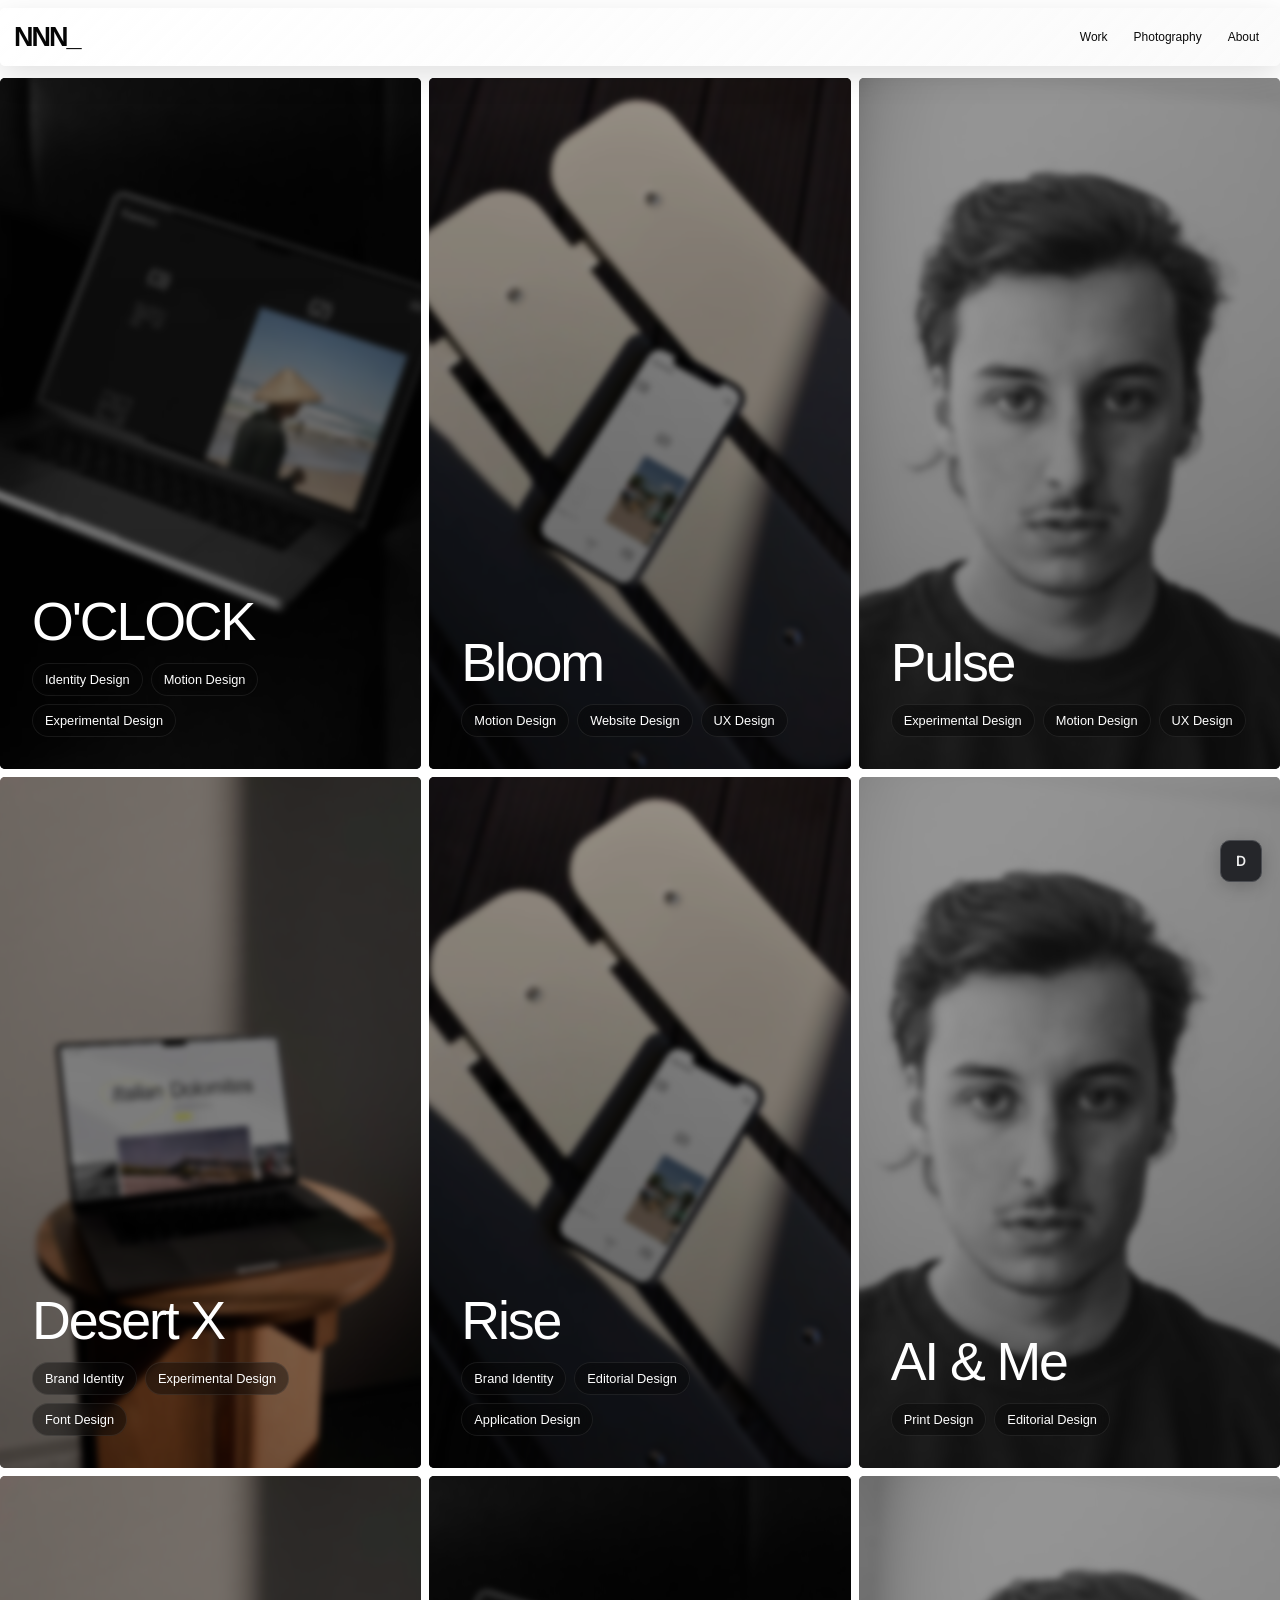
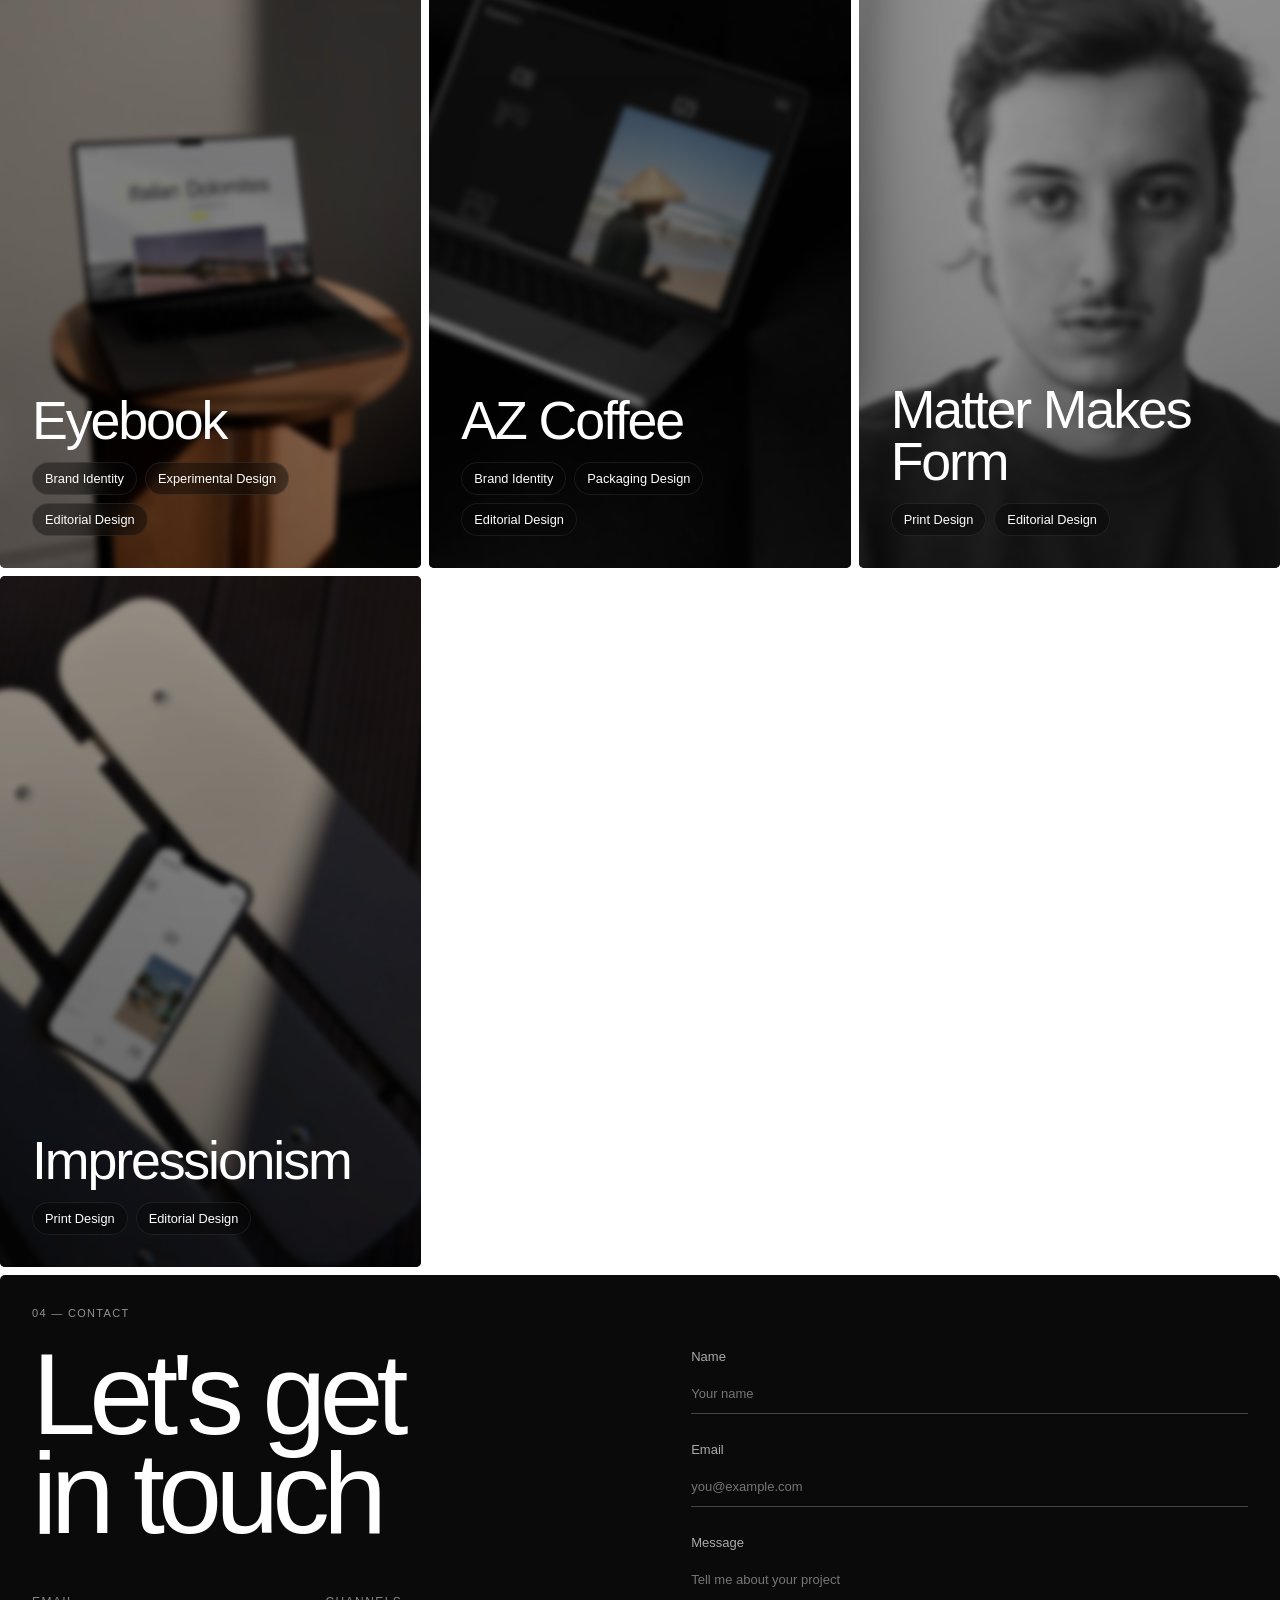
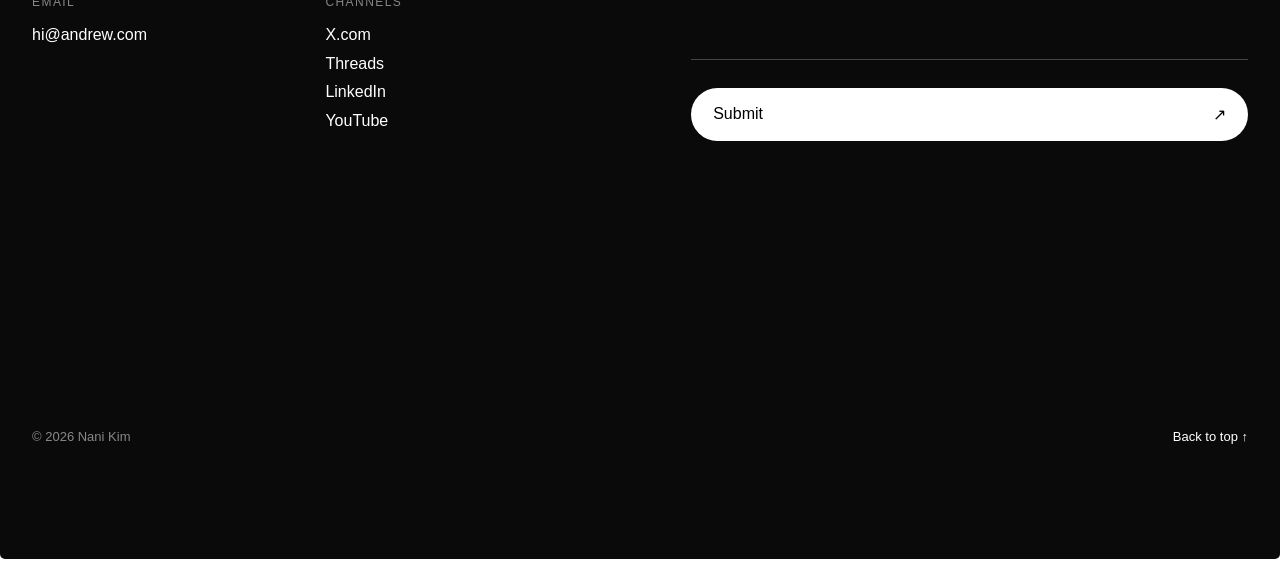
==== commit dd49a1b2: "Apply editable Oclock template to all ten project pages" ====
--- a/index.html
+++ b/index.html
@@ -32,22 +32,22 @@
       <a class="project panel" data-editable-section href="./canvas.html" style="--image:url('./assets/project-4.jpg')">
         <div class="project-copy"><h2 data-editable-text>Desert X</h2><div class="tags"><span data-editable-text>Brand Identity</span><span data-editable-text>Experimental Design</span><span data-editable-text>Font Design</span></div></div>
       </a>
-      <a class="project panel" data-editable-section href="#contact" style="--image:url('./assets/project-2.webp');--image-position:35% center">
+      <a class="project panel" data-editable-section href="./rise.html" style="--image:url('./assets/project-2.webp');--image-position:35% center">
         <div class="project-copy"><h2 data-editable-text>Rise</h2><div class="tags"><span data-editable-text>Brand Identity</span><span data-editable-text>Editorial Design</span><span data-editable-text>Application Design</span></div></div>
       </a>
-      <a class="project panel" id="photography" data-editable-section href="#contact" style="--image:url('./assets/project-3.jpg');--image-position:70% center">
+      <a class="project panel" id="photography" data-editable-section href="./ai-me.html" style="--image:url('./assets/project-3.jpg');--image-position:70% center">
         <div class="project-copy"><h2 data-editable-text>AI &amp; Me</h2><div class="tags"><span data-editable-text>Print Design</span><span data-editable-text>Editorial Design</span></div></div>
       </a>
-      <a class="project panel" data-editable-section href="#contact" style="--image:url('./assets/project-4.jpg');--image-position:left center">
+      <a class="project panel" data-editable-section href="./eyebook.html" style="--image:url('./assets/project-4.jpg');--image-position:left center">
         <div class="project-copy"><h2 data-editable-text>Eyebook</h2><div class="tags"><span data-editable-text>Brand Identity</span><span data-editable-text>Experimental Design</span><span data-editable-text>Editorial Design</span></div></div>
       </a>
-      <a class="project panel" data-editable-section href="#contact" style="--image:url('./assets/project-1.webp');--image-position:65% center">
+      <a class="project panel" data-editable-section href="./az-coffee.html" style="--image:url('./assets/project-1.webp');--image-position:65% center">
         <div class="project-copy"><h2 data-editable-text>AZ Coffee</h2><div class="tags"><span data-editable-text>Brand Identity</span><span data-editable-text>Packaging Design</span><span data-editable-text>Editorial Design</span></div></div>
       </a>
-      <a class="project panel" data-editable-section href="#contact" style="--image:url('./assets/project-3.jpg');--image-position:25% center">
+      <a class="project panel" data-editable-section href="./matter-makes-form.html" style="--image:url('./assets/project-3.jpg');--image-position:25% center">
         <div class="project-copy"><h2 data-editable-text>Matter Makes Form</h2><div class="tags"><span data-editable-text>Print Design</span><span data-editable-text>Editorial Design</span></div></div>
       </a>
-      <a class="project panel" data-editable-section href="#contact" style="--image:url('./assets/project-2.webp');--image-position:right center">
+      <a class="project panel" data-editable-section href="./impressionism.html" style="--image:url('./assets/project-2.webp');--image-position:right center">
         <div class="project-copy"><h2 data-editable-text>Impressionism</h2><div class="tags"><span data-editable-text>Print Design</span><span data-editable-text>Editorial Design</span></div></div>
       </a>
     </section>
--- a/editor-workspace.css
+++ b/editor-workspace.css
@@ -1,5 +1,39 @@
-/* Editor chrome is deliberately scoped: closing it does not redesign the portfolio. */
+@import url('./inter-fonts.css');
+/* Editor chrome is deliberately scoped. */
 .project::before{background-size:var(--editor-bg-size,cover)!important;background-repeat:no-repeat}
+main video{pointer-events:none!important;border:0!important;outline:none!important}
+.editor-move-handle{position:fixed;z-index:85;padding:5px 10px;border:1px solid #fff8;border-radius:5px;background:#247dd5;color:white;font:600 11px/18px Arial,sans-serif;cursor:move;touch-action:none;user-select:none}
+.editor-move-handle[hidden]{display:none!important}
+main>.editor-text-only{display:block;min-height:0!important;height:auto!important;padding:0!important;margin:0!important;border:0!important;border-radius:0!important;background:transparent!important;color:#111;overflow:visible}
+main .editor-plain-text{display:block;min-height:1em;max-width:100%;margin:0;padding:0;background:transparent;color:inherit;font-size:14px;line-height:1.4;white-space:pre-wrap;overflow-wrap:anywhere}
+main video::-webkit-media-controls,main video::-webkit-media-controls-enclosure{display:none!important}
+main .editor-photo-gallery{position:relative;display:grid;gap:var(--gallery-gap,8px);grid-template-columns:repeat(var(--gallery-columns,2),minmax(0,1fr));padding:0!important;min-height:120px;border-radius:var(--card-radius,5px);overflow:hidden;background:transparent}
+main .editor-photo-gallery:empty::before{content:'Photo gallery · add multiple photos in the Media tab';display:grid;place-items:center;min-height:240px;color:#777;font:14px Arial}
+main .editor-photo-gallery>.gallery-slide{position:relative;margin:0;min-width:0;overflow:hidden;border-radius:inherit}
+main .editor-photo-gallery>.gallery-slide>img{display:block;width:100%;height:var(--gallery-height,500px);object-fit:var(--gallery-fit,contain);object-position:var(--gallery-position,center center)}
+main .editor-photo-gallery[data-gallery-mode=slideshow]{display:block;height:var(--gallery-height,500px)}
+main .editor-photo-gallery[data-gallery-mode=slideshow]>.gallery-slide{position:absolute;top:0;bottom:0;right:auto;left:calc(var(--gallery-slot,0) * (100% + var(--gallery-gap,8px)) / var(--gallery-visible,1));width:calc((100% - (var(--gallery-visible,1) - 1) * var(--gallery-gap,8px)) / var(--gallery-visible,1));opacity:0;pointer-events:none;transition:opacity var(--gallery-speed,.5s) ease}
+main .editor-photo-gallery[data-gallery-mode=slideshow]>.gallery-slide.gallery-active{opacity:1;pointer-events:auto}
+main .editor-photo-gallery[data-gallery-mode=slideshow]>.gallery-slide>img{width:100%;height:100%}
+main .editor-photo-gallery[data-gallery-mode=columnized]{display:block;column-count:var(--gallery-columns,2);column-gap:var(--gallery-gap,8px)}
+main .editor-photo-gallery[data-gallery-mode=columnized]>.gallery-slide{break-inside:avoid;margin-bottom:var(--gallery-gap,8px)}
+main .editor-photo-gallery[data-gallery-mode=columnized]>.gallery-slide>img{height:auto}
+main .editor-photo-gallery[data-gallery-mode=justify]{display:flex;flex-wrap:wrap}
+main .editor-photo-gallery[data-gallery-mode=justify]>.gallery-slide{flex:1 1 240px}
+main .editor-photo-gallery[data-gallery-mode=freeform]{display:block;height:var(--gallery-height,500px)}
+main .editor-photo-gallery[data-gallery-mode=freeform]>.gallery-slide{position:absolute;left:var(--slide-x,0%);top:var(--slide-y,0px);width:var(--slide-width,30%)}
+main .editor-photo-gallery[data-gallery-mode=freeform]>.gallery-slide>img{height:auto}
+main .editor-photo-gallery[data-gallery-fullwidth=false]{width:75%!important;align-self:center}
+main .editor-photo-gallery figcaption{position:absolute;bottom:0;left:0;right:0;padding:12px 16px;background:#0009;color:white;font:14px/1.4 Arial}
+main .editor-photo-gallery[data-gallery-captions=false] figcaption{display:none}
+main .gallery-navigation{position:absolute;z-index:3;bottom:12px;left:50%;transform:translateX(-50%);display:flex;gap:8px}
+main .gallery-navigation button{border:0;border-radius:5px;padding:8px 12px;background:#111b;color:white;cursor:pointer}
+main .gallery-dot[aria-current=true]{background:white;color:black}
+body.debug-editing main .gallery-navigation{pointer-events:none}
+/* Keep the same Pulse thumbnail reveal for uploaded images and videos. */
+main [data-project-grid] .project>img,main [data-project-grid] .project>video{filter:blur(3px) brightness(.68)!important;transform:scale(1.025);transition:filter .5s ease,transform .7s ease!important}
+main [data-project-grid] .project:hover>img,main [data-project-grid] .project:hover>video,main [data-project-grid] .project:focus-visible>img,main [data-project-grid] .project:focus-visible>video{filter:blur(0) brightness(.68)!important;transform:scale(1.045)}
+@media(prefers-reduced-motion:reduce){main [data-project-grid] .project>img,main [data-project-grid] .project>video{transition:none!important}}
 main [data-editable-section][hidden]{display:none!important}
 body .portfolio-inspector{width:min(var(--editor-panel-width,470px),calc(100vw - 24px))!important;height:min(var(--editor-panel-height,calc(100vh - 24px)),calc(100vh - 24px))!important;bottom:auto!important}
 body .portfolio-inspector .editor-panel-size{display:flex;flex-wrap:wrap;gap:6px;align-items:center;padding:6px 12px;background:#292a30;font-size:10px;flex:none}
@@ -65,6 +99,15 @@
 body .portfolio-inspector .editor-layer{display:block;width:100%;margin:3px 0;padding:9px 10px;border:1px solid transparent;background:transparent;text-align:left;white-space:nowrap;text-overflow:ellipsis;overflow:hidden;color:#c4c6d0}
 body .portfolio-inspector .editor-layer.nested{padding-left:24px}
 body .portfolio-inspector .editor-layer.active{background:#35415d;border-color:#6689d0;color:#edf2ff}
+body .portfolio-inspector .editor-layer-row{position:relative;display:grid;grid-template-columns:22px minmax(0,1fr);align-items:center;border-radius:4px}
+body .portfolio-inspector .editor-layer-row.nested{margin-left:16px}
+body .portfolio-inspector .editor-layer-row .editor-layer{margin:2px 0}
+body .portfolio-inspector .editor-layer-handle{display:grid;place-items:center;height:30px;color:#777b88;font:13px/1 Arial,sans-serif;cursor:grab;user-select:none}
+body .portfolio-inspector .editor-layer-row:active .editor-layer-handle{cursor:grabbing}
+body .portfolio-inspector .editor-layer-row.dragging{opacity:.45}
+body .portfolio-inspector .editor-layer-row.drop-before::before,body .portfolio-inspector .editor-layer-row.drop-after::after{content:"";position:absolute;left:3px;right:3px;height:2px;background:#8eafff;z-index:2}
+body .portfolio-inspector .editor-layer-row.drop-before::before{top:-1px}
+body .portfolio-inspector .editor-layer-row.drop-after::after{bottom:-1px}
 body .portfolio-inspector .editor-asset{display:flex;align-items:center;gap:7px;padding:7px 0;border-top:1px solid #3e4048}
 body .portfolio-inspector .editor-asset span{flex:1;min-width:0;overflow-wrap:anywhere;color:#b5b8c5;font-size:10px}
 body .portfolio-inspector .editor-progress{padding:10px;background:#2d3547;border-radius:5px;font-size:10px;color:#d4e3ff}
@@ -93,6 +136,32 @@
 .editor-custom-section{position:relative;min-height:300px;padding:32px;border-radius:5px;background:#e4e3df;color:#111}
 .editor-custom-section h2{font-size:clamp(30px,4vw,64px);font-weight:400;margin:0 0 20px}
 .editor-split{display:grid;grid-template-columns:1fr 1fr;gap:32px}
+.editor-columns{position:relative;display:grid;grid-template-columns:1fr 1fr;gap:0;min-height:70svh;margin:8px;border-radius:5px;overflow:hidden;background:#efefed;color:#111}
+.editor-column{position:relative;min-width:0;min-height:70svh;overflow:hidden;background:#efefed}
+.editor-column>.media-placeholder{height:100%;min-height:70svh;border:0;background:#efefed}
+.editor-column.editor-media-frame{min-height:70svh}
+.editor-column.editor-media-frame>img,.editor-column.editor-media-frame>video{object-fit:cover}
+.editor-column-text{position:relative;z-index:2;max-width:38ch;margin:0;padding:32px;white-space:pre-wrap;color:inherit;font:inherit;line-height:1.25}
+body.debug-editing main .editor-column.editor-drop-target{outline:3px solid #78a9ef!important;background:#dce8ff!important}
+#all-column-content textarea{width:100%;min-height:80px;resize:vertical}
+#all-column-content label{display:block;margin:10px 0}
+#all-column-content label input,#all-column-content label textarea{margin-top:5px}
+main>.editor-custom-section,main>.editor-columns{box-sizing:border-box;max-width:100%;min-width:0}
+main .editor-columns{min-height:0;align-items:stretch;background:transparent;grid-template-columns:minmax(0,1fr) minmax(0,1fr)}
+main .editor-columns>.editor-column{box-sizing:border-box;min-height:0;height:var(--column-height,auto);background:transparent;display:flex;flex-direction:column;overflow:hidden}
+main .editor-columns>.editor-column>.media-placeholder{min-height:240px;height:auto;flex:1}
+main .editor-columns>.editor-column>img,main .editor-columns>.editor-column>video{position:relative!important;inset:auto!important;display:block;width:100%;max-width:100%;height:auto;min-height:0;object-fit:contain;flex:0 1 auto}
+main .editor-columns[style*="--column-height"]>.editor-column>img,main .editor-columns[style*="--column-height"]>.editor-column>video{height:100%;min-height:0}
+main .editor-column>.editor-column-text{box-sizing:border-box;max-width:none;width:100%;padding:0;flex:0 0 auto}
+.column-content-editor{margin-top:12px;padding-top:10px;border-top:1px solid #44464f}
+.column-content-editor h4{margin:0 0 8px;color:#f2f3f7;font-size:11px}
+.portfolio-inspector .column-content-editor label{display:block}
+.portfolio-inspector .column-content-editor textarea{display:block;width:100%;margin-top:6px;resize:vertical}
+.portfolio-inspector .column-content-editor>button{width:100%;margin-bottom:8px}
+.editor-column-resizer{display:none;position:absolute;z-index:6;top:0;bottom:0;width:18px;height:auto!important;margin:0 0 0 -9px!important;padding:0!important;border:0!important;border-radius:0!important;background:transparent!important;cursor:col-resize!important;touch-action:none}
+.editor-column-resizer::before{content:"";position:absolute;top:0;bottom:0;left:8px;width:2px;background:#78a9ef;box-shadow:0 0 0 1px #fff8}
+body.debug-editing .editor-column-resizer{display:block}
+body.debug-editing .editor-column{outline:1px dashed #78a9ef55;outline-offset:-1px}
 .media-placeholder{display:grid;place-items:center;min-height:260px;width:100%;border:1px dashed #888;font:14px/1.5 Arial,sans-serif;color:#777}
 main .editor-media-frame{position:relative;min-height:300px;overflow:hidden}
 main .editor-media-frame>img,main .editor-media-frame>video{display:block;width:100%;height:100%;object-fit:contain}
@@ -111,3 +180,35 @@
 body .portfolio-inspector #editor-tool-type .debug-group:has(#landing-type-target):not([hidden]){display:block}
 main [data-media-missing=true]{display:block;min-height:160px;background:#ddd}
 @media(max-width:600px){body .portfolio-inspector{inset:6px;width:calc(100vw - 12px);border-radius:9px}body .portfolio-inspector .editor-rail{flex-basis:54px;padding:7px 3px}body .portfolio-inspector .editor-inspector{padding-left:10px;padding-right:10px}body .portfolio-inspector label{grid-template-columns:87px minmax(0,1fr)}body .portfolio-inspector label.editor-range-row{grid-template-columns:87px minmax(20px,1fr) 68px}.editor-split{grid-template-columns:1fr}}
+.editor-snap-guide{position:fixed;z-index:2147483646;pointer-events:none;background:#379dff;box-shadow:0 0 0 1px #379dff22}
+.editor-snap-guide[hidden]{display:none!important}
+.editor-snap-v{top:0;bottom:0;width:1px}
+.editor-snap-h{left:0;right:0;height:1px}
+.portfolio-inspector .editor-panel-drag-handle{cursor:grab;touch-action:none;user-select:none}
+.portfolio-inspector .editor-panel-drag-handle.is-dragging{cursor:grabbing}
+.portfolio-inspector .editor-panel-drag-handle:focus-visible{outline:2px solid #83aaff;outline-offset:-3px}
+.editor-drag-preview{position:fixed;inset:0;z-index:99980;pointer-events:none;color:#2196ff}
+.editor-drag-preview[hidden]{display:none!important}
+.editor-drag-bounds{position:absolute;border:1px solid #2196ff;background:#2196ff08}
+.editor-drag-axis{position:absolute;opacity:.65;border-color:#2196ff;border-style:dashed;border-width:0}
+.editor-drag-axis.axis-left,.editor-drag-axis.axis-center-x,.editor-drag-axis.axis-right{top:0;bottom:0;border-left-width:1px}
+.editor-drag-axis.axis-top,.editor-drag-axis.axis-center-y,.editor-drag-axis.axis-bottom{left:0;right:0;border-top-width:1px}
+.editor-drag-axis.is-aligned{border-color:#0ca785;border-style:solid;opacity:1}
+.editor-drag-distance{position:absolute;transform:translate(-50%,-50%);padding:3px 6px;border-radius:4px;background:#167acb;color:white;font:11px/1.3 Arial,sans-serif;white-space:nowrap;box-shadow:0 1px 4px #0002}
+body main .editor-spacer{display:block!important;position:relative;flex:0 0 auto!important;min-height:0!important;height:80px;padding:0!important;border:0!important;border-radius:0!important;background:transparent!important;box-shadow:none!important;overflow:visible!important}
+body.debug-editing main .editor-spacer{outline:1px dashed #83aaff88;outline-offset:-1px;background:repeating-linear-gradient(135deg,transparent 0 10px,#83aaff08 10px 11px)!important}
+body.debug-editing main .editor-spacer::before{content:'Spacer · ' attr(data-spacer-height) ' px';position:absolute;left:50%;top:50%;transform:translate(-50%,-50%);font:11px/1.2 Arial,sans-serif;color:#6482b8;pointer-events:none;white-space:nowrap}
+.portfolio-inspector [data-add]{cursor:grab;touch-action:none}
+.portfolio-inspector [data-add].editor-add-dragging{cursor:grabbing;outline:2px solid #83aaff}
+.editor-add-drop-marker{position:fixed;height:3px;background:#168de2;z-index:99980;pointer-events:none;box-shadow:0 0 0 3px #168de222}
+.editor-add-drop-marker[hidden]{display:none!important}
+.editor-add-drop-marker span{position:absolute;left:8px;bottom:5px;padding:4px 8px;border-radius:4px;background:#168de2;color:white;font:12px/1.3 Arial,sans-serif;white-space:nowrap}
+body main .editor-line{display:block!important;position:relative;flex:0 0 auto!important;min-height:0!important;padding:var(--line-space-top,16px) 0 var(--line-space-bottom,16px)!important;background:transparent!important;border:0!important;box-shadow:none!important;border-radius:0!important}
+body main .editor-line>hr{display:block!important;height:0!important;margin:0!important;padding:0!important;border:0!important;border-top:var(--line-thickness,1px) solid var(--line-color,#bbbbbb)!important;width:100%!important;box-sizing:border-box!important}
+body.debug-editing main .editor-line{outline:1px dashed #83aaff66;outline-offset:-1px}
+main .editor-photo-gallery[data-gallery-mode=slideshow][data-gallery-frame=original]{height:var(--gallery-original-height,500px)!important;min-height:0!important}
+main .editor-photo-gallery[data-gallery-mode=slideshow][data-gallery-effect=slide]>.gallery-slide{transition:left var(--gallery-speed,.5s) ease,opacity var(--gallery-speed,.5s) ease}
+main .editor-photo-gallery[data-gallery-nav=single]{cursor:pointer}
+main .editor-column>.editor-photo-gallery{width:100%!important;min-width:0;align-self:stretch}
+body main .oclock-poster-row{min-height:0!important;align-items:start!important}
+body main .oclock-poster-row>.editor-column{min-height:0!important;padding:0!important;background:transparent!important}
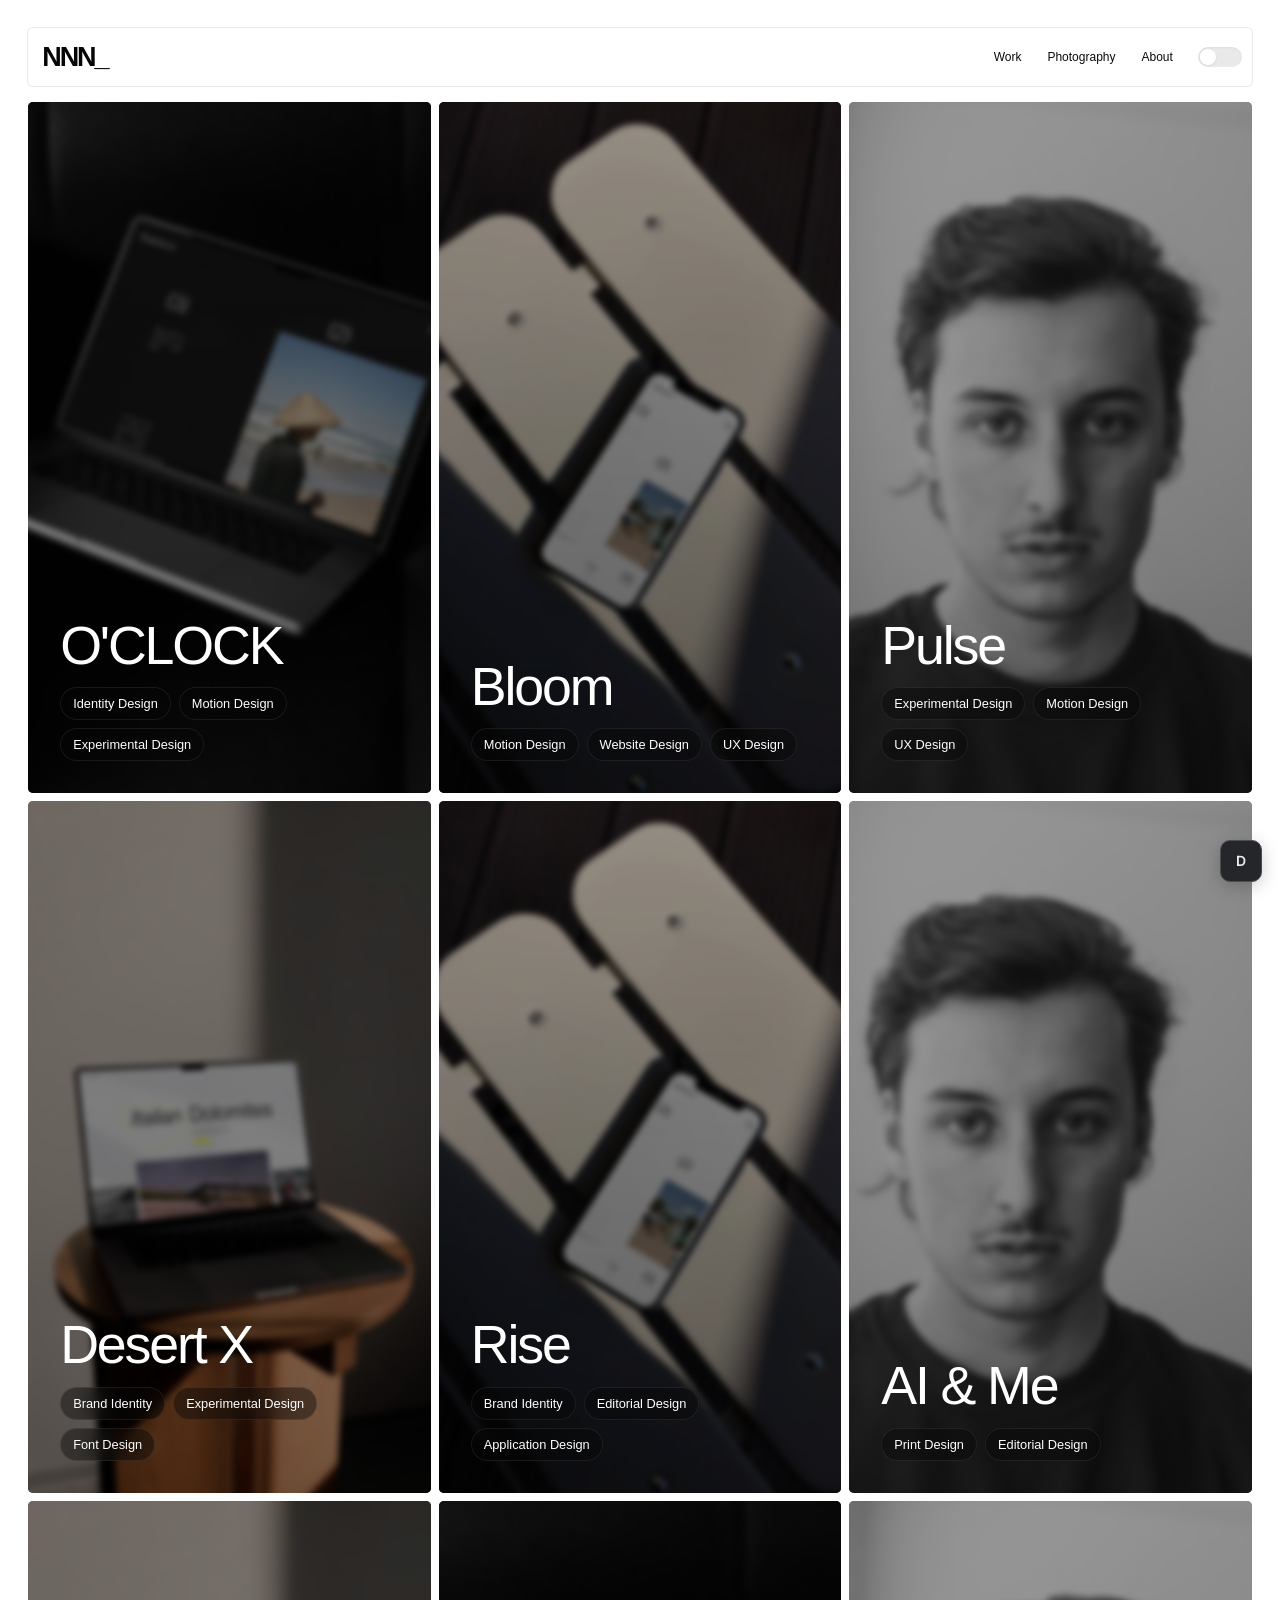
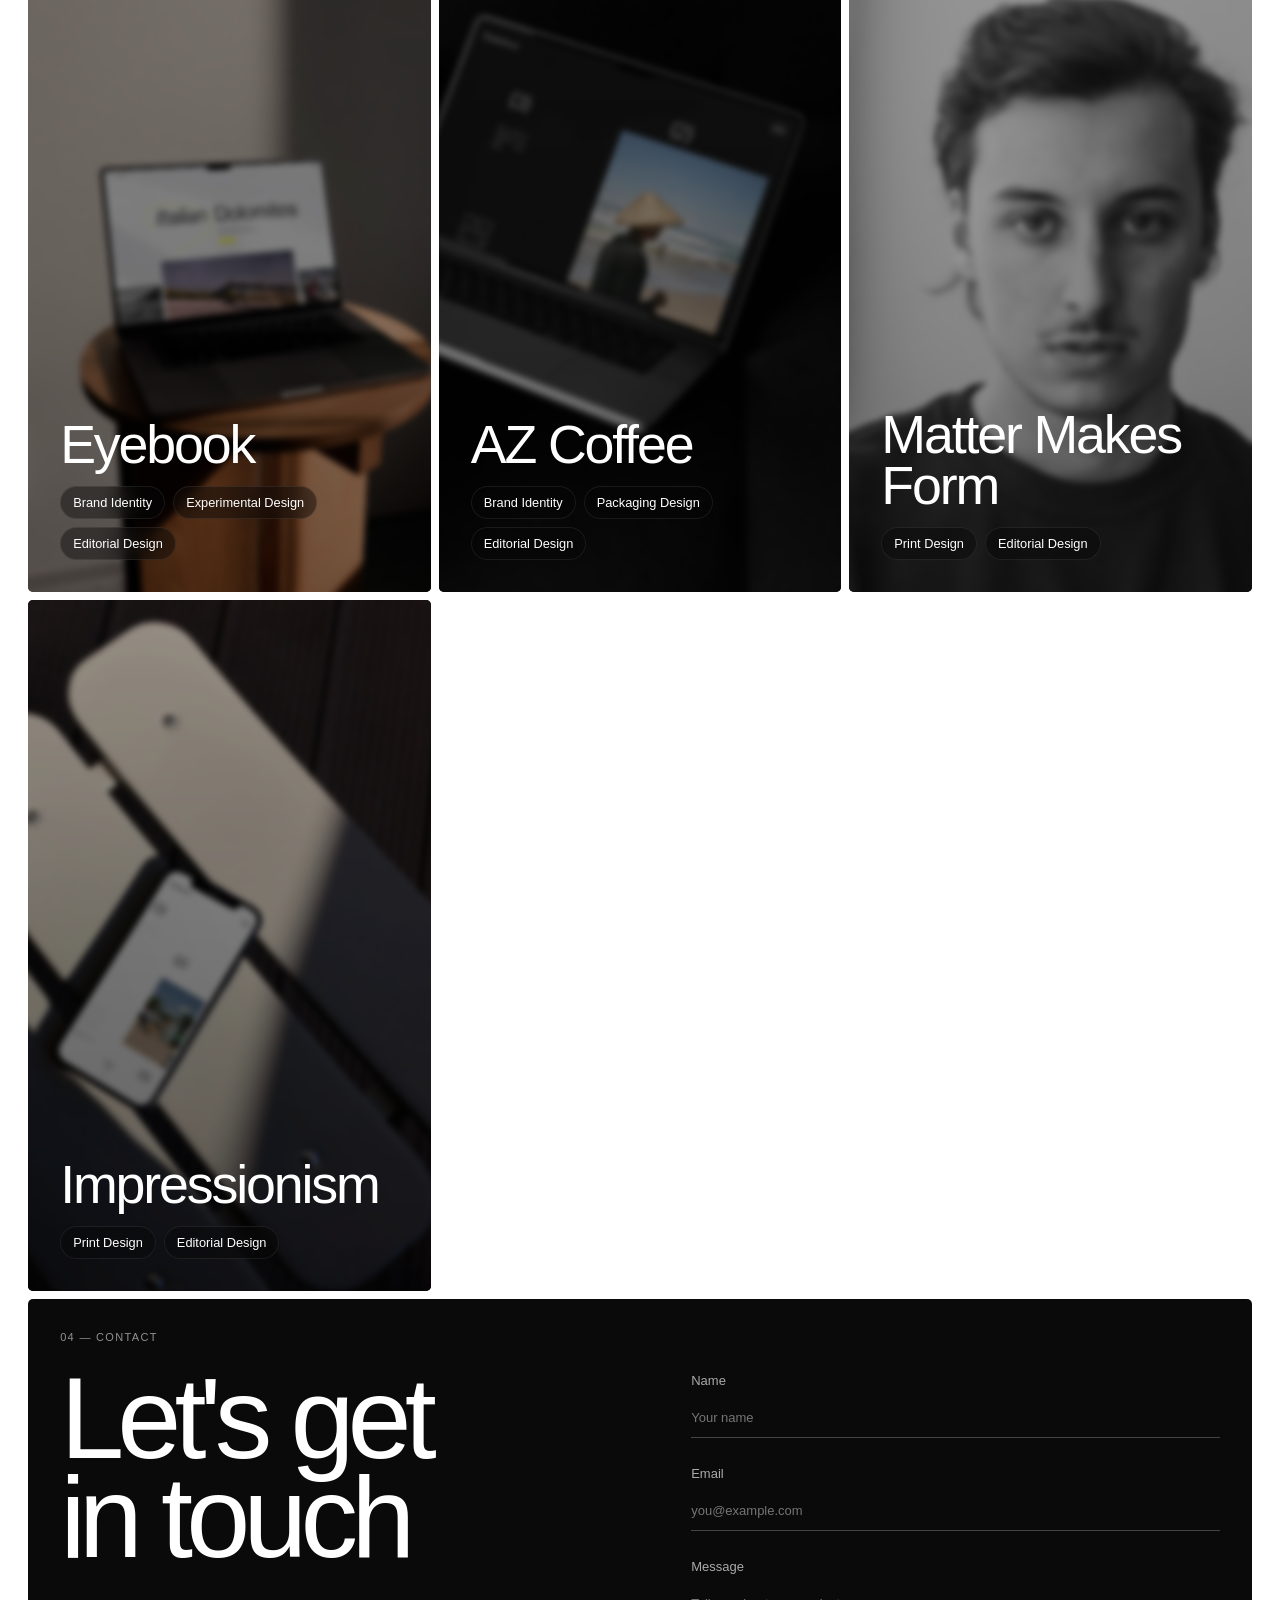
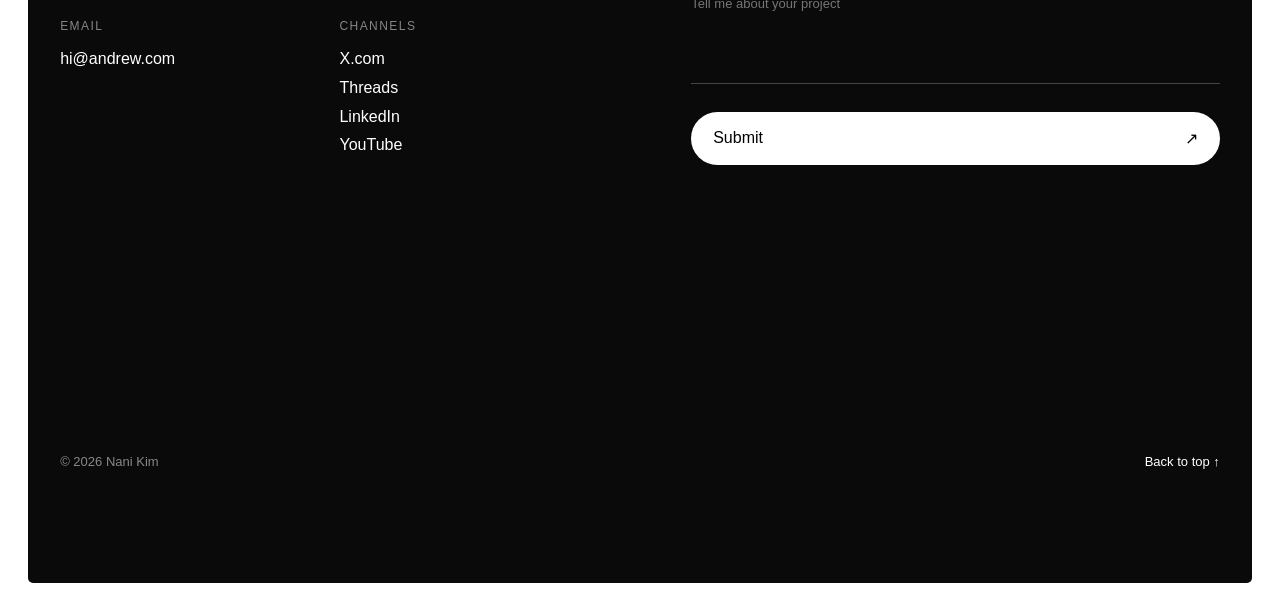
==== commit 756dd87e: "Add responsive spacing, theme toggle, and tablet menu fix" ====
--- a/index.html
+++ b/index.html
@@ -11,11 +11,13 @@
   <link rel="stylesheet" href="./background.css" />
   <link rel="stylesheet" href="./spacing.css" />
   <link rel="stylesheet" href="./card-alignment.css" />
+  <link rel="stylesheet" href="./responsive.css" />
 <link rel="stylesheet" href="./editor-workspace.css"></head>
 <body>
   <header class="nav-wrap">
     <a class="nav-brand" href="#works" aria-label="Nani Kim — selected work"><span class="nav-brand-text">NNN_</span></a>
-    <nav aria-label="Primary navigation"><a href="#works">Work</a><a href="#photography">Photography</a><a href="./about.html">About</a></nav>
+    <button class="mobile-menu-button" type="button" aria-label="Open menu" aria-expanded="false" aria-controls="mobile-navigation"><span></span><span></span><span></span></button>
+    <nav id="mobile-navigation" aria-label="Primary navigation"><a href="#works">Work</a><a href="#photography">Photography</a><a href="./about.html">About</a></nav>
   </header>
 
   <main>
@@ -60,6 +62,6 @@
     </section>
   </main>
 
-  <script src="./editor-template.js"></script><script src="./editor-media.js"></script><script src="./editor-core.js"></script><script src="./card-content-migration.js"></script>
+  <script src="./editor-template.js"></script><script src="./editor-media.js"></script><script src="./editor-core.js"></script><script src="./card-content-migration.js"></script><script src="./responsive.js"></script>
 </body>
 </html>
--- a/responsive.css
+++ b/responsive.css
@@ -0,0 +1,113 @@
+/* Shared navigation and narrow-screen layouts. */
+:root{--desktop-edge:clamp(20px,2.2vw,40px)}
+.mobile-menu-button,.responsive-menu-panel{display:none}
+.nav-wrap,.project-nav{background:#fff!important;backdrop-filter:none!important;-webkit-backdrop-filter:none!important;box-shadow:none!important;border-radius:5px!important}
+.nav-wrap{display:flex!important;justify-content:space-between!important}
+.nav-wrap nav{margin-left:auto}
+.liquid-toggle{position:relative;flex:none;width:44px;height:20px;padding:0;margin-left:14px;border:0;border-radius:999px;background:#e9e9e9;cursor:pointer;transition:background-color .28s ease,box-shadow .28s ease;box-shadow:inset 0 1px 2px #0000000d;appearance:none}
+.liquid-toggle[aria-checked="true"]{background:#4bd160}
+.liquid-toggle-knob{position:absolute;top:2px;left:2px;width:16px;height:16px;border-radius:50%;background:#fff;box-shadow:0 1px 3px #00000012;transition:transform .38s cubic-bezier(.2,1.4,.35,1),width .22s ease}
+.liquid-toggle:active .liquid-toggle-knob{width:21px}
+.liquid-toggle[aria-checked="true"] .liquid-toggle-knob{transform:translateX(24px)}
+.liquid-toggle[aria-checked="true"]:active .liquid-toggle-knob{transform:translateX(19px)}
+.liquid-toggle:focus-visible{outline:2px solid #111;outline-offset:3px}
+.responsive-menu-head .liquid-toggle{margin-left:auto;margin-right:16px}
+.nav-wrap .nav-brand,.project-nav .nav-brand{font-weight:700;color:#0a0a0a;font-size:20px;text-decoration:none}
+.responsive-menu-panel{position:fixed;z-index:1000;top:0;right:0;bottom:0;background:#fff;color:#080808;padding:clamp(24px,5vw,56px);flex-direction:column;box-shadow:-15px 0 45px #0002}
+.responsive-menu-head{display:flex;align-items:center;justify-content:space-between;font-size:14px}
+.responsive-menu-head a{font-weight:600;color:inherit;text-decoration:none}
+.responsive-menu-close{width:46px;height:46px;border:0;border-radius:50%;background:#f5f5f5;color:#444;font:300 30px/1 Arial,sans-serif;cursor:pointer}
+.responsive-menu-main{display:flex;flex-direction:column;gap:3px;border-top:1px solid #aaa;border-bottom:1px solid #aaa;padding:34px 0;margin-top:clamp(48px,12vh,120px)}
+.responsive-menu-main a{color:inherit;text-decoration:none;font-size:clamp(38px,5vw,64px);line-height:1.12;letter-spacing:-.055em}
+.responsive-menu-foot{display:flex;flex-direction:column;gap:16px;font-size:14px}
+.responsive-menu-foot span{font-size:11px}
+.responsive-menu-foot a{color:inherit;text-decoration:none}
+@media(max-width:980px){
+  .nav-wrap,.project-nav{top:8px!important;left:8px!important;right:8px!important;min-height:54px;display:flex!important;align-items:center!important;justify-content:space-between!important;padding:8px 14px!important}
+  .nav-wrap nav,.project-nav-links{display:none!important}
+  .nav-wrap>.liquid-toggle,.project-nav>.liquid-toggle{display:none}
+  .mobile-menu-button{display:flex;flex-direction:column;justify-content:center;gap:5px;width:42px;height:42px;padding:10px;border:0;background:transparent;cursor:pointer}
+  .mobile-menu-button span{display:block;width:100%;height:1.5px;background:#111}
+  .responsive-menu-panel{width:50vw}
+  .responsive-menu-open .responsive-menu-panel{display:flex}
+  .works[data-project-grid]{grid-template-columns:minmax(0,1fr)!important}
+  .works[data-project-grid] .project{width:100%;min-height:0!important;aspect-ratio:4/5}
+  .project-hero-copy,.project-info{grid-template-columns:minmax(0,1fr)!important}
+  .project-gallery,.editor-columns,.custom-section[data-columns]{grid-template-columns:minmax(0,1fr)!important}
+  .project-hero h1{font-size:clamp(50px,10vw,110px)!important;overflow-wrap:anywhere}
+  .project-hero-copy{padding:clamp(24px,5vw,56px)!important}
+  .project-summary{font-size:clamp(18px,3vw,26px)!important}
+  .project-info{padding:clamp(32px,6vw,70px)!important}
+  .project-gallery figure:first-child{grid-column:auto}
+  .editor-column{min-width:0!important}
+}
+@media(max-width:640px){
+  .responsive-menu-panel{width:100vw;max-width:none;padding:24px}
+  .responsive-menu-main{margin-top:11vh;padding:30px 0}
+  .responsive-menu-main a{font-size:clamp(38px,11vw,56px)}
+  .works[data-project-grid] .project{aspect-ratio:4/5;min-height:0!important}
+  .works[data-project-grid] .project h2{font-size:clamp(36px,11vw,56px)}
+  .works[data-project-grid] .tags span{font-size:12px;padding:7px 10px}
+  .project-hero{min-height:75svh!important}
+  .project-hero h1{font-size:clamp(46px,14vw,76px)!important}
+  .project-summary{font-size:18px!important}
+  .project-meta{grid-template-columns:1fr!important}
+  .project-gallery figure{min-height:50svh!important}
+}
+@media(prefers-reduced-motion:reduce){.responsive-menu-panel{transition:none}}
+.responsive-menu-foot{margin-top:34px;gap:18px;font-size:16px}
+.responsive-menu-foot span{font-size:16px}
+.responsive-menu-foot span:first-child{font-size:11px;margin-bottom:3px}
+@media(max-width:640px){.responsive-menu-foot{margin-top:34px}}
+/* Keep the original canvas edge visible at every narrow width. */
+@media(max-width:980px){
+  html,body{max-width:100%;overflow-x:clip;background:#fff!important}
+  body::before{content:"";position:fixed;z-index:9;top:0;left:0;right:0;height:20px;background:#fff;pointer-events:none}
+  body main{box-sizing:border-box;max-width:100%;min-width:0}
+  body main>:is(section,.next-project){box-sizing:border-box;max-width:100%;min-width:0}
+  body main .oclock-type-lab{padding:32px!important;grid-template-columns:minmax(0,1fr)!important;gap:42px!important}
+  body main .type-specimen{width:100%;min-width:0}
+  body main .type-characters{font-size:clamp(24px,4vw,32px)!important;overflow:visible;max-width:100%}
+  body main .type-characters p{white-space:normal!important;overflow-wrap:anywhere;word-break:break-word}
+  body main .type-weight-control{grid-template-columns:minmax(0,1fr) 48px!important}
+  body main .project-hero.editor-media-background{display:flex!important;flex-direction:column;justify-content:flex-start;align-items:stretch;min-height:0!important;height:auto!important}
+  body main .project-hero.editor-media-background>:is(video,img){position:relative!important;inset:auto!important;z-index:0!important;display:block;width:100%!important;height:auto!important;max-height:60svh!important;object-fit:contain!important;background:#000}
+  body main .project-hero.editor-media-background>.project-hero-copy{flex:1;min-width:0;display:grid;grid-template-columns:minmax(0,1fr)!important;gap:20px;background:#000;color:#fff}
+  body main .editor-media-frame>:is(video,img),body main .editor-column>:is(video,img){max-width:100%!important;object-fit:contain!important}
+  body main .editor-photo-gallery>:is(.gallery-slide) :is(video,img){max-width:100%;object-fit:contain!important}
+  body main .project-info,body main .project-meta,body main .type-specimen{overflow-wrap:anywhere}
+  body main .oclock-hover-card.in-view>.oclock-hover-caption{opacity:1!important}
+  body main .editor-hoverable.in-view{transform:translateY(var(--hover-y,0px)) scale(var(--hover-scale,1)) rotate(var(--hover-rotate,0deg))!important;box-shadow:0 8px var(--hover-glow,0px) #ffffff25!important}
+  body main [data-project-grid] .project.in-view>img,body main [data-project-grid] .project.in-view>video{filter:blur(0) brightness(.68)!important;transform:scale(1.02)}
+  body main [data-project-grid] .project.in-view::before{filter:blur(0);transform:scale(1.01)}
+}
+@media(max-width:640px){
+  body main .oclock-type-lab{padding:24px!important;gap:36px!important}
+  body main .type-characters{font-size:clamp(20px,6vw,25px)!important}
+  body main .project-hero.editor-media-background>:is(video,img){max-height:45svh!important}
+}
+.responsive-menu-panel{padding-bottom:max(34px,env(safe-area-inset-bottom))}
+.responsive-menu-foot{margin-top:auto!important}
+/* White cover above the fixed navigation and visible desktop inset. */
+body::before{content:"";position:fixed;z-index:9;top:0;left:0;right:0;height:14px;background:#fff;pointer-events:none}
+@media(min-width:981px){
+  body .nav-wrap,body .project-nav{top:var(--desktop-edge)!important;left:var(--desktop-edge)!important;right:var(--desktop-edge)!important;width:auto!important;box-shadow:0 0 0 1px #e9e9e9!important}
+  body main{padding-left:var(--desktop-edge)!important;padding-right:var(--desktop-edge)!important;padding-top:calc(74px + var(--desktop-edge))!important}
+  body main>:is(section,.next-project){max-width:100%;min-width:0}
+}
+@media(max-width:980px){body .nav-wrap,body .project-nav{top:12px!important;left:24px!important;right:24px!important}}
+@media(max-width:640px){body .nav-wrap,body .project-nav{top:8px!important;left:16px!important;right:16px!important}}
+html:has(body.portfolio-dark){background:#050505}
+body.portfolio-dark{background:#050505!important;color:#f5f5f5}
+body.portfolio-dark::before{background:#050505!important}
+body.portfolio-dark main{background:#050505}
+body.portfolio-dark .nav-wrap,body.portfolio-dark .project-nav,body.portfolio-dark .responsive-menu-panel{background:#111!important;color:#f5f5f5!important;box-shadow:0 0 0 1px #333!important}
+body.portfolio-dark .nav-wrap a,body.portfolio-dark .project-nav a,body.portfolio-dark .nav-wrap .nav-brand,body.portfolio-dark .project-nav .nav-brand,body.portfolio-dark .responsive-menu-panel a{color:#f5f5f5!important}
+body.portfolio-dark .nav-brand-text{color:#f5f5f5!important}
+body.portfolio-dark .works[data-project-grid]{background:#050505!important}
+body.portfolio-dark .mobile-menu-button span{background:#f5f5f5}
+body.portfolio-dark .responsive-menu-close{background:#292929;color:#f5f5f5}
+body.portfolio-dark .responsive-menu-main{border-color:#666}
+body.portfolio-dark .project-info,body.portfolio-dark .oclock-type-lab,body.portfolio-dark .editor-text-only{background:#050505!important;color:#f5f5f5!important}
+body.portfolio-dark .project-meta{border-color:#666}
+@media(prefers-reduced-motion:reduce){.liquid-toggle,.liquid-toggle-knob{transition:none}}
--- a/editor-workspace.css
+++ b/editor-workspace.css
@@ -10,19 +10,19 @@
 main .editor-photo-gallery{position:relative;display:grid;gap:var(--gallery-gap,8px);grid-template-columns:repeat(var(--gallery-columns,2),minmax(0,1fr));padding:0!important;min-height:120px;border-radius:var(--card-radius,5px);overflow:hidden;background:transparent}
 main .editor-photo-gallery:empty::before{content:'Photo gallery · add multiple photos in the Media tab';display:grid;place-items:center;min-height:240px;color:#777;font:14px Arial}
 main .editor-photo-gallery>.gallery-slide{position:relative;margin:0;min-width:0;overflow:hidden;border-radius:inherit}
-main .editor-photo-gallery>.gallery-slide>img{display:block;width:100%;height:var(--gallery-height,500px);object-fit:var(--gallery-fit,contain);object-position:var(--gallery-position,center center)}
+main .editor-photo-gallery>.gallery-slide>:is(img,video){display:block;width:100%;height:var(--gallery-height,500px);object-fit:var(--gallery-fit,contain);object-position:var(--gallery-position,center center)}
 main .editor-photo-gallery[data-gallery-mode=slideshow]{display:block;height:var(--gallery-height,500px)}
 main .editor-photo-gallery[data-gallery-mode=slideshow]>.gallery-slide{position:absolute;top:0;bottom:0;right:auto;left:calc(var(--gallery-slot,0) * (100% + var(--gallery-gap,8px)) / var(--gallery-visible,1));width:calc((100% - (var(--gallery-visible,1) - 1) * var(--gallery-gap,8px)) / var(--gallery-visible,1));opacity:0;pointer-events:none;transition:opacity var(--gallery-speed,.5s) ease}
 main .editor-photo-gallery[data-gallery-mode=slideshow]>.gallery-slide.gallery-active{opacity:1;pointer-events:auto}
-main .editor-photo-gallery[data-gallery-mode=slideshow]>.gallery-slide>img{width:100%;height:100%}
+main .editor-photo-gallery[data-gallery-mode=slideshow]>.gallery-slide>:is(img,video){width:100%;height:100%}
 main .editor-photo-gallery[data-gallery-mode=columnized]{display:block;column-count:var(--gallery-columns,2);column-gap:var(--gallery-gap,8px)}
 main .editor-photo-gallery[data-gallery-mode=columnized]>.gallery-slide{break-inside:avoid;margin-bottom:var(--gallery-gap,8px)}
-main .editor-photo-gallery[data-gallery-mode=columnized]>.gallery-slide>img{height:auto}
+main .editor-photo-gallery[data-gallery-mode=columnized]>.gallery-slide>:is(img,video){height:auto}
 main .editor-photo-gallery[data-gallery-mode=justify]{display:flex;flex-wrap:wrap}
 main .editor-photo-gallery[data-gallery-mode=justify]>.gallery-slide{flex:1 1 240px}
 main .editor-photo-gallery[data-gallery-mode=freeform]{display:block;height:var(--gallery-height,500px)}
 main .editor-photo-gallery[data-gallery-mode=freeform]>.gallery-slide{position:absolute;left:var(--slide-x,0%);top:var(--slide-y,0px);width:var(--slide-width,30%)}
-main .editor-photo-gallery[data-gallery-mode=freeform]>.gallery-slide>img{height:auto}
+main .editor-photo-gallery[data-gallery-mode=freeform]>.gallery-slide>:is(img,video){height:auto}
 main .editor-photo-gallery[data-gallery-fullwidth=false]{width:75%!important;align-self:center}
 main .editor-photo-gallery figcaption{position:absolute;bottom:0;left:0;right:0;padding:12px 16px;background:#0009;color:white;font:14px/1.4 Arial}
 main .editor-photo-gallery[data-gallery-captions=false] figcaption{display:none}
@@ -212,3 +212,5 @@
 main .editor-column>.editor-photo-gallery{width:100%!important;min-width:0;align-self:stretch}
 body main .oclock-poster-row{min-height:0!important;align-items:start!important}
 body main .oclock-poster-row>.editor-column{min-height:0!important;padding:0!important;background:transparent!important}
+
+main .editor-column .editor-photo-gallery{width:100%;min-width:0;margin:0;box-sizing:border-box} main .editor-column .editor-photo-gallery video{object-fit:var(--gallery-fit,contain);object-position:var(--gallery-position,center center)}
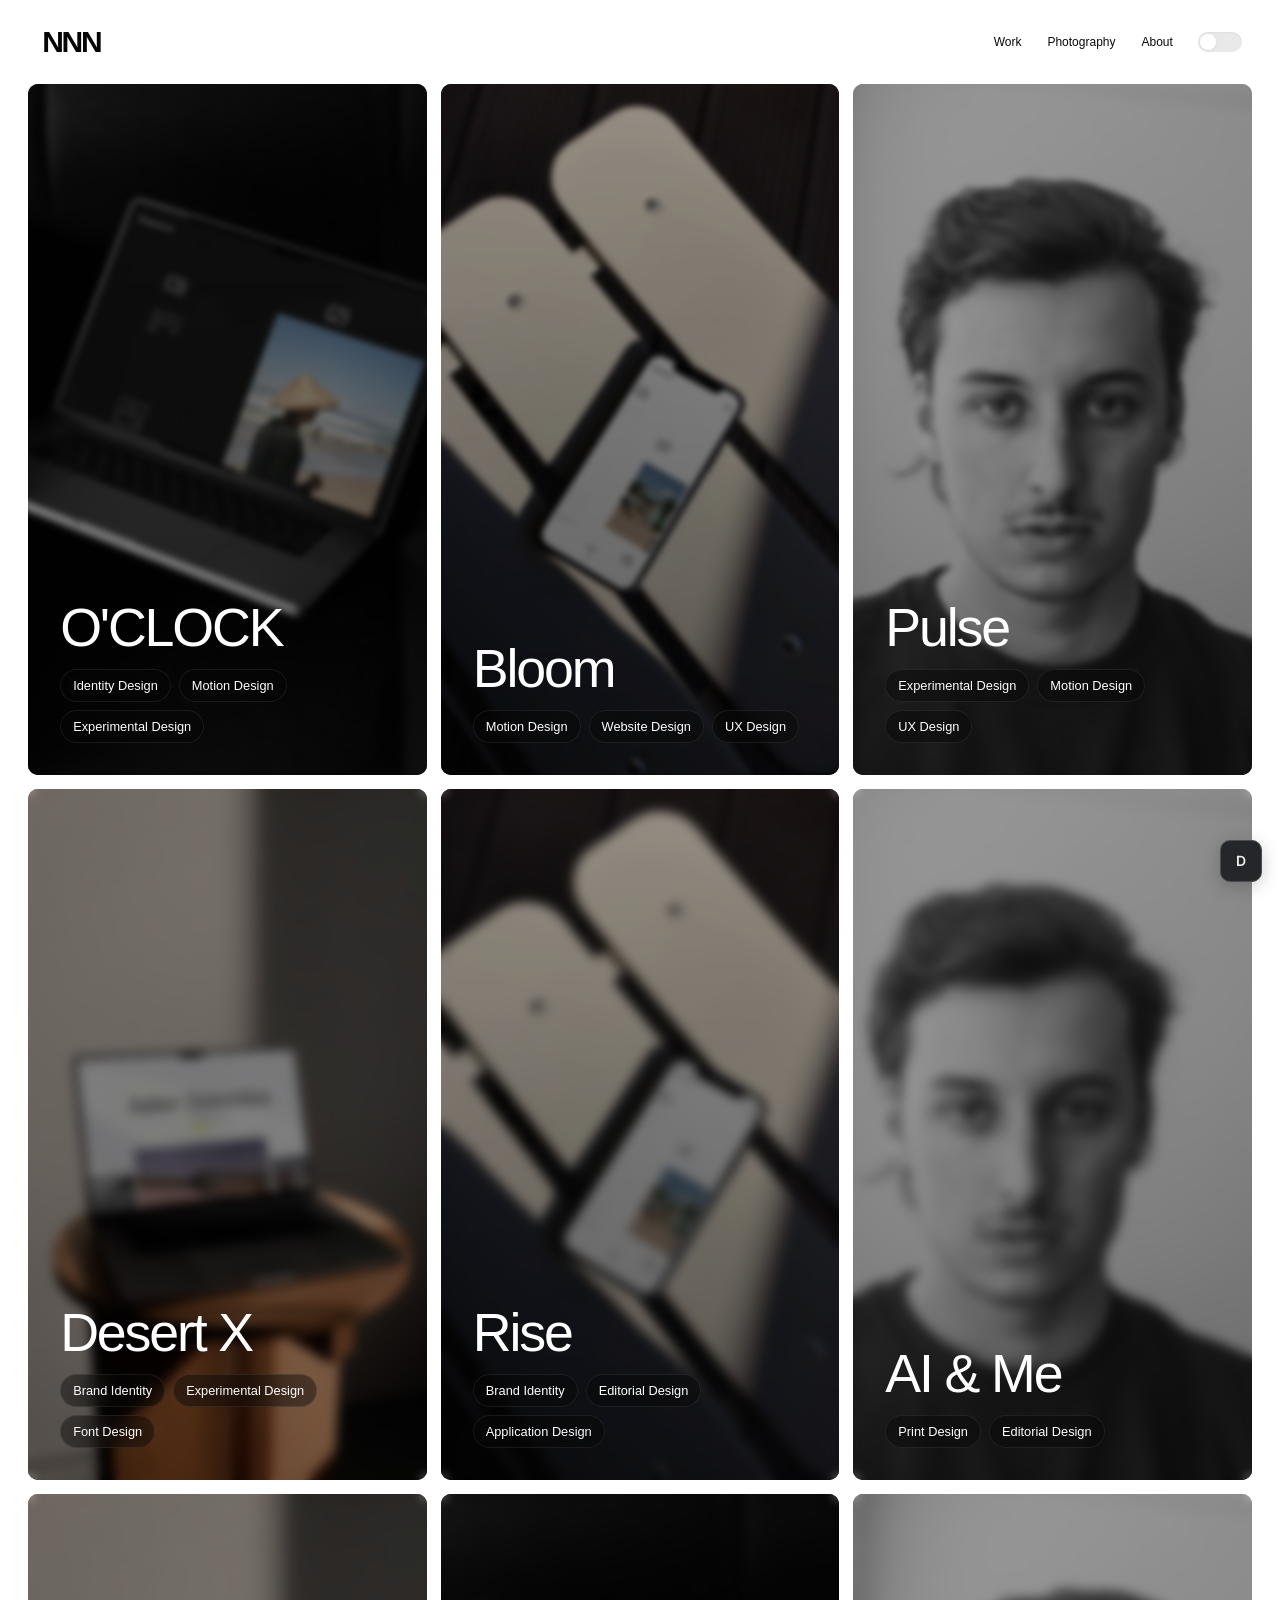
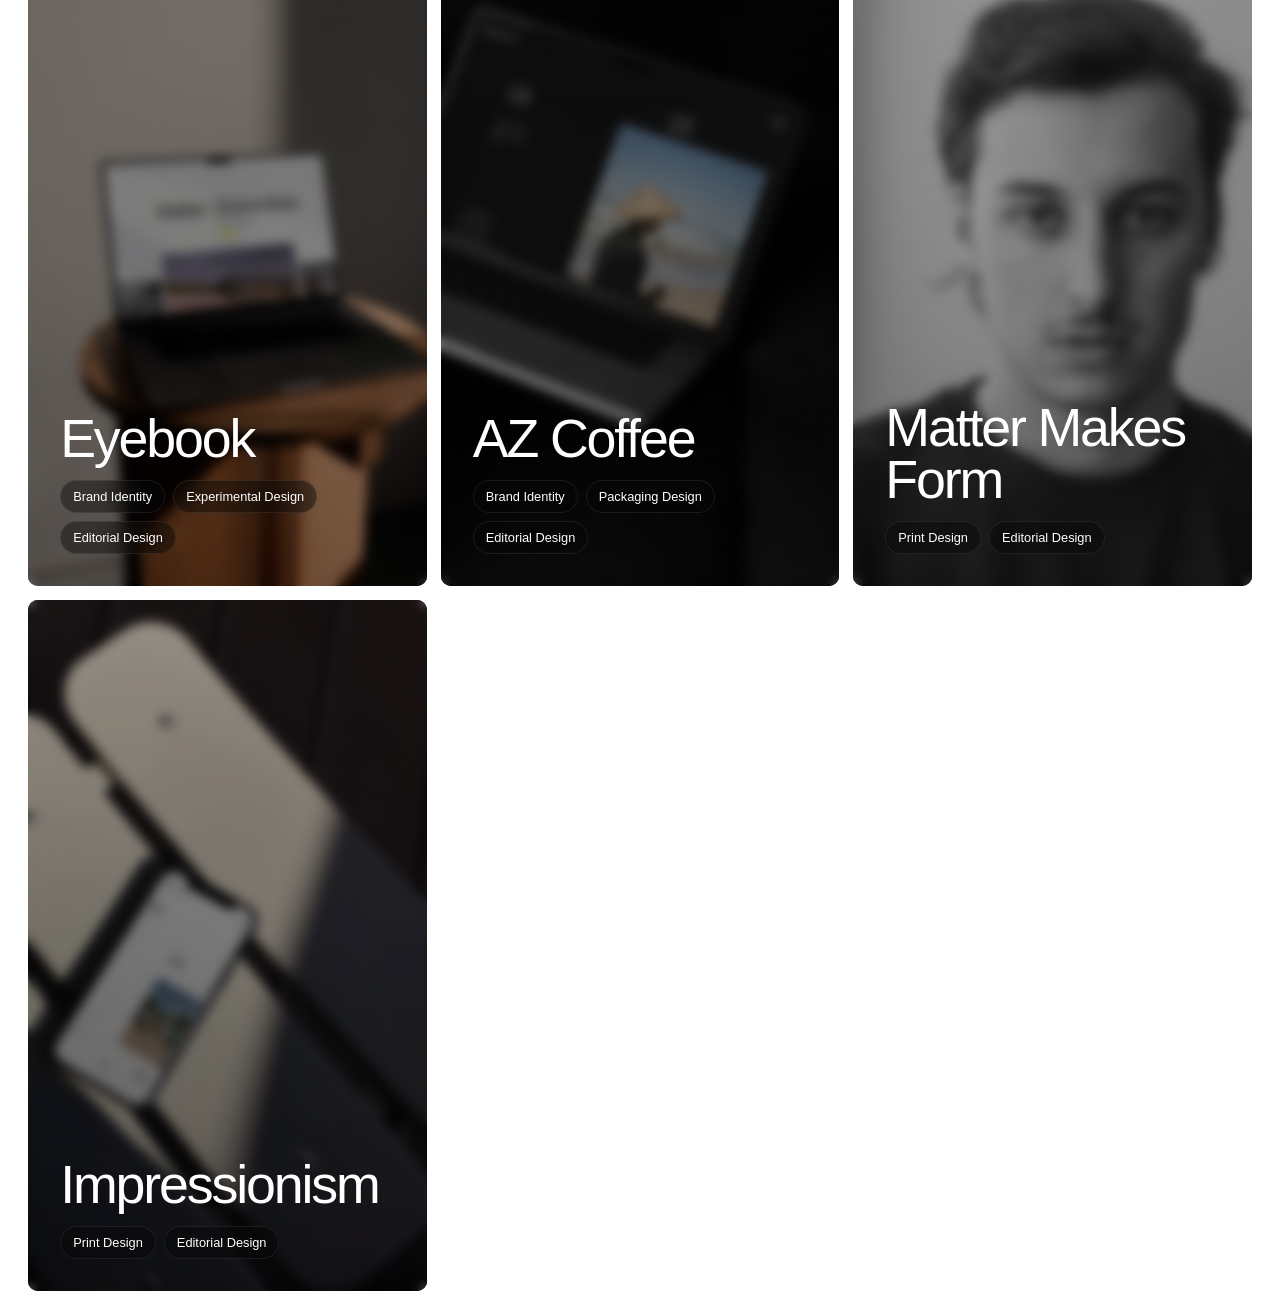
==== commit febb9b73: "Use NNN logo and remove landing contact section" ====
--- a/index.html
+++ b/index.html
@@ -15,7 +15,7 @@
 <link rel="stylesheet" href="./editor-workspace.css"></head>
 <body>
   <header class="nav-wrap">
-    <a class="nav-brand" href="#works" aria-label="Nani Kim — selected work"><span class="nav-brand-text">NNN_</span></a>
+    <a class="nav-brand" href="#works" aria-label="Nani Kim — selected work"><span class="nav-brand-text">NNN</span></a>
     <button class="mobile-menu-button" type="button" aria-label="Open menu" aria-expanded="false" aria-controls="mobile-navigation"><span></span><span></span><span></span></button>
     <nav id="mobile-navigation" aria-label="Primary navigation"><a href="#works">Work</a><a href="#photography">Photography</a><a href="./about.html">About</a></nav>
   </header>
@@ -55,11 +55,6 @@
     </section>
 
 
-    <section class="contact panel" id="contact" data-editable-section>
-      <div class="contact-copy"><p class="eyebrow">04 — Contact</p><h2>Let's get<br />in touch</h2><div class="contact-details"><div><span>Email</span><a href="mailto:hi@andrew.com">hi@andrew.com</a></div><div><span>Channels</span><a href="#">X.com</a><a href="#">Threads</a><a href="#">LinkedIn</a><a href="#">YouTube</a></div></div></div>
-      <form id="contact-form"><label>Name<input name="name" placeholder="Your name" required /></label><label>Email<input name="email" type="email" placeholder="you@example.com" required /></label><label>Message<textarea name="message" placeholder="Tell me about your project" rows="5" required></textarea></label><button type="submit">Submit <span>↗</span></button><p class="form-status" aria-live="polite"></p></form>
-      <footer>© 2026 Nani Kim <a href="#works">Back to top ↑</a></footer>
-    </section>
   </main>
 
   <script src="./editor-template.js"></script><script src="./editor-media.js"></script><script src="./editor-core.js"></script><script src="./card-content-migration.js"></script><script src="./responsive.js"></script>
--- a/responsive.css
+++ b/responsive.css
@@ -76,10 +76,7 @@
   body main .editor-media-frame>:is(video,img),body main .editor-column>:is(video,img){max-width:100%!important;object-fit:contain!important}
   body main .editor-photo-gallery>:is(.gallery-slide) :is(video,img){max-width:100%;object-fit:contain!important}
   body main .project-info,body main .project-meta,body main .type-specimen{overflow-wrap:anywhere}
-  body main .oclock-hover-card.in-view>.oclock-hover-caption{opacity:1!important}
   body main .editor-hoverable.in-view{transform:translateY(var(--hover-y,0px)) scale(var(--hover-scale,1)) rotate(var(--hover-rotate,0deg))!important;box-shadow:0 8px var(--hover-glow,0px) #ffffff25!important}
-  body main [data-project-grid] .project.in-view>img,body main [data-project-grid] .project.in-view>video{filter:blur(0) brightness(.68)!important;transform:scale(1.02)}
-  body main [data-project-grid] .project.in-view::before{filter:blur(0);transform:scale(1.01)}
 }
 @media(max-width:640px){
   body main .oclock-type-lab{padding:24px!important;gap:36px!important}
@@ -91,7 +88,7 @@
 /* White cover above the fixed navigation and visible desktop inset. */
 body::before{content:"";position:fixed;z-index:9;top:0;left:0;right:0;height:14px;background:#fff;pointer-events:none}
 @media(min-width:981px){
-  body .nav-wrap,body .project-nav{top:var(--desktop-edge)!important;left:var(--desktop-edge)!important;right:var(--desktop-edge)!important;width:auto!important;box-shadow:0 0 0 1px #e9e9e9!important}
+  body .nav-wrap,body .project-nav{top:var(--desktop-edge)!important;left:var(--desktop-edge)!important;right:var(--desktop-edge)!important;width:auto!important;box-shadow:none!important}
   body main{padding-left:var(--desktop-edge)!important;padding-right:var(--desktop-edge)!important;padding-top:calc(74px + var(--desktop-edge))!important}
   body main>:is(section,.next-project){max-width:100%;min-width:0}
 }
@@ -111,3 +108,51 @@
 body.portfolio-dark .project-info,body.portfolio-dark .oclock-type-lab,body.portfolio-dark .editor-text-only{background:#050505!important;color:#f5f5f5!important}
 body.portfolio-dark .project-meta{border-color:#666}
 @media(prefers-reduced-motion:reduce){.liquid-toggle,.liquid-toggle-knob{transition:none}}
+/* Keep the landing navigation identical on project pages. */
+body .nav-wrap,body .project-nav{background:#fff!important;border:0!important;outline:0!important;box-shadow:none!important;border-radius:5px!important}
+body .project-nav{gap:0}
+body .project-nav-links{display:flex;align-items:center;gap:4px;margin-left:auto}
+body .project-nav-links a{padding:8px 11px!important;color:#0a0a0a!important;font-size:12px!important;line-height:1!important}
+body .nav-wrap .liquid-toggle,body .project-nav .liquid-toggle{outline:0;box-shadow:inset 0 1px 2px #0000000d}
+body .nav-wrap .liquid-toggle:focus-visible,body .project-nav .liquid-toggle:focus-visible{outline:2px solid currentColor;outline-offset:3px}
+body main :is(.panel,.editor-column,.editor-media-frame,.gallery-slide,.project-gallery figure,.custom-section,.next-project,.project-hero){border-radius:10px!important}
+body main .works[data-project-grid]{column-gap:14px!important;row-gap:14px!important}
+body main .editor-columns{column-gap:14px!important;row-gap:14px!important}
+body main .project-gallery{column-gap:14px!important;row-gap:14px!important}
+body main [data-project-grid] .project{--scroll-blur:5px}
+body main [data-project-grid] .project::after{content:"";position:absolute;inset:0;z-index:0;pointer-events:none;backdrop-filter:blur(var(--scroll-blur,5px));-webkit-backdrop-filter:blur(var(--scroll-blur,5px))}
+body main [data-project-grid] .project-copy{position:relative;z-index:1}
+@media(max-width:980px){body .project-nav-links{display:none!important}body main .works[data-project-grid],body main .editor-columns,body main .project-gallery{row-gap:16px!important;column-gap:16px!important}}
+@media(max-width:640px){body main .works[data-project-grid],body main .editor-columns,body main .project-gallery{row-gap:16px!important}}
+body.portfolio-dark .nav-wrap,body.portfolio-dark .project-nav{background:#111!important;box-shadow:none!important}
+body.portfolio-dark .project-nav-links a{color:#f5f5f5!important}
+/* The page color continues behind the entire inset above the navigation. */
+body::before{height:calc(var(--desktop-edge) + 1px)!important;background:#fff!important}
+@media(max-width:980px){body::before{height:13px!important}}
+@media(max-width:640px){body::before{height:9px!important}}
+html:has(body.portfolio-dark),body.portfolio-dark,body.portfolio-dark main,body.portfolio-dark .works[data-project-grid],body.portfolio-dark::before{background:#111!important}
+/* A continuous header field with equal space above and below the shorter bar. */
+:root{--nav-y:16px;--nav-height:52px}
+body .nav-wrap,body .project-nav{top:var(--nav-y)!important;height:var(--nav-height)!important;min-height:var(--nav-height)!important;padding:4px 10px!important}
+body main{padding-top:calc(var(--nav-y) * 2 + var(--nav-height))!important}
+body::before{height:calc(var(--nav-y) * 2 + var(--nav-height))!important}
+@media(max-width:980px){:root{--nav-y:10px;--nav-height:50px}body .nav-wrap,body .project-nav{padding:4px 14px!important}}
+@media(max-width:640px){:root{--nav-y:8px;--nav-height:46px}body .nav-wrap,body .project-nav{padding:3px 10px!important}}
+/* Keep headings legible and palette tiles equal when the grid stacks. */
+body main .project-hero h1{letter-spacing:-.025em!important;line-height:.96!important}
+body main .editor-columns:has(> .oclock-hover-card:not(.editor-media-frame))>.oclock-hover-card:not(.editor-media-frame){height:auto!important;min-height:0!important;max-height:none!important;aspect-ratio:8 / 3!important}
+@media(min-width:981px){body main .editor-columns:has(> .oclock-hover-card:not(.editor-media-frame))>.oclock-hover-card:not(.editor-media-frame){aspect-ratio:5 / 3!important}}
+/* Scroll position, rather than hover, reveals palette labels and media at every width. */
+body main .oclock-hover-card>.oclock-hover-caption,
+body main .oclock-hover-card.in-view>.oclock-hover-caption{opacity:var(--reveal-opacity,.38)!important;transition:opacity .18s ease-out!important}
+body main :is(.editor-media-frame,.gallery-slide,.project-gallery figure)>:is(img,video){filter:blur(var(--scroll-blur,0px))!important;transition:filter .18s ease-out}
+@media(prefers-reduced-motion:reduce){body main .oclock-hover-card>.oclock-hover-caption{opacity:1!important}body main :is(.editor-media-frame,.gallery-slide,.project-gallery figure)>:is(img,video){filter:none!important}}
+/* Keep the NNN mark the same size in every navigation and viewport. */
+body .nav-wrap .nav-brand,body .project-nav .nav-brand,body .responsive-menu-head>a{font-family:var(--site-font,"Monument Grotesk",Arial,sans-serif)!important;font-size:30px!important;font-weight:900!important;line-height:1!important;letter-spacing:-.075em!important;flex-shrink:0;white-space:nowrap}
+body .nav-wrap .nav-brand{padding-top:0!important;padding-bottom:0!important}
+body .nav-wrap .nav-brand-text{font-size:inherit!important;font-weight:inherit!important;line-height:inherit!important;letter-spacing:inherit!important}
+/* Hide any older locally saved copy of the removed landing contact panel. */
+body main>section.contact.panel{display:none!important}
+/* Text sections follow the page canvas in both visual modes at every width. */
+body main .editor-text-only{background:transparent!important}
+body.portfolio-dark main :is(.project-info,.oclock-type-lab,.editor-text-only){background:#111!important}
